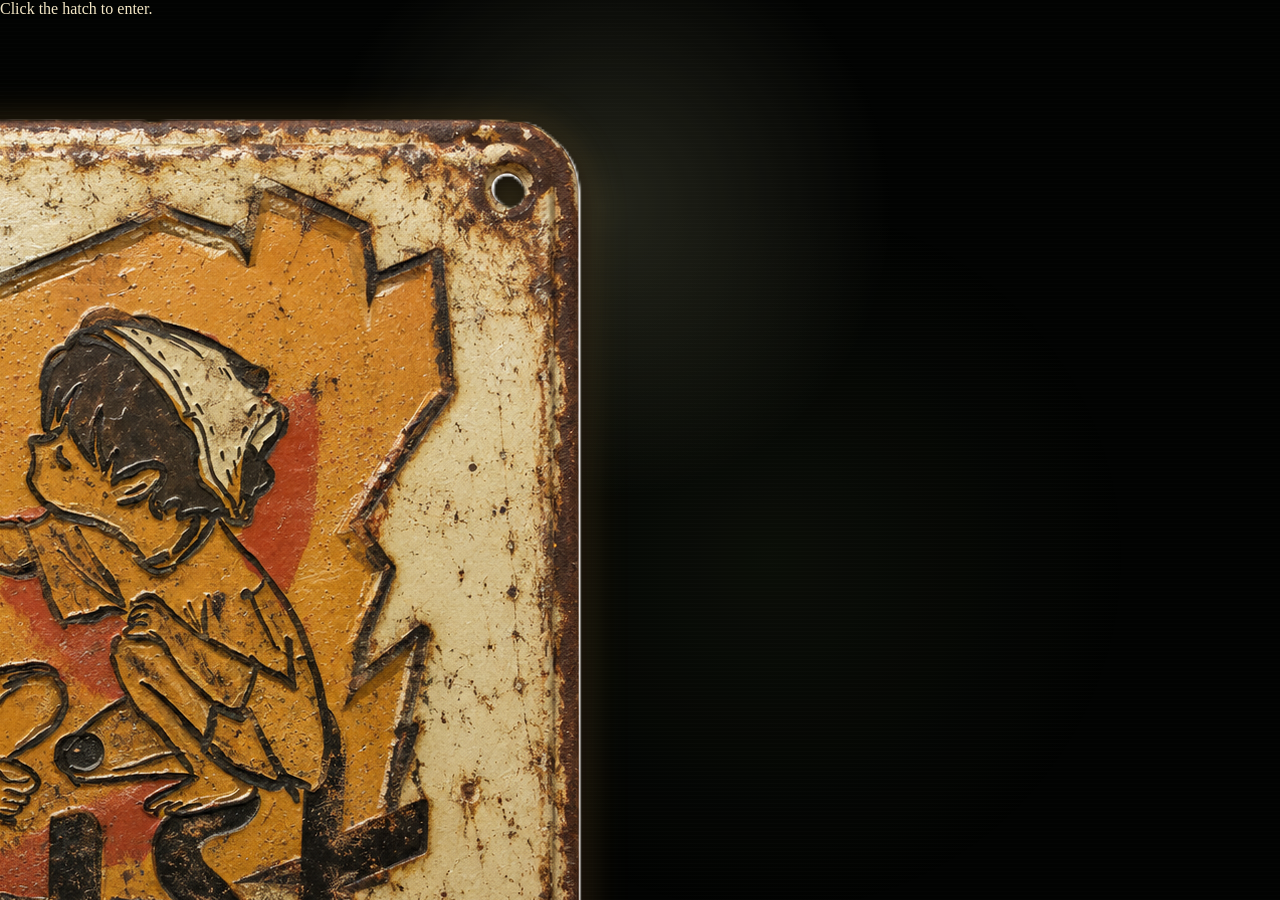
==== index.html @ a542e6c0 "Hotspot props" ====
<!DOCTYPE html>
<html lang="en">
<head>
  <meta charset="UTF-8" />
  <meta name="viewport" content="width=device-width, initial-scale=1.0, viewport-fit=cover" />
  <title>Feisk Productions Vault</title>
  <link rel="stylesheet" href="style.css?v=hotspots1" />
  <link rel="stylesheet" href="css/loading-screen.css?v=hotspots1" />
  <link rel="stylesheet" href="prop-placement.css?v=hotspots1" />
</head>
<body>
  <main id="app" class="app app--loading">
    <section id="loadingScreen" class="screen loading-screen" aria-label="Feisk Productions vault entrance">
      <div class="loading-screen__bg" aria-hidden="true"></div>
      <div class="loading-screen__fog" aria-hidden="true"></div>
      <div class="loading-screen__grain" aria-hidden="true"></div>

      <img class="loading-sign-image" src="assets/ui/feisk-sign.png" alt="Feisk Productions" draggable="false" />

      <button id="hatchButton" class="loading-hatch-button" type="button" aria-label="Click the hatch to enter" disabled>
        <img class="loading-hatch-image loading-hatch-image--closed" src="assets/ui/hatch-closed.png" alt="Closed vault hatch" draggable="false" />
        <img class="loading-hatch-image loading-hatch-image--open" src="assets/ui/hatch-open.png" alt="Open vault hatch with ladder" draggable="false" />
      </button>

      <div class="loading-panel" role="status" aria-live="polite">
        <div id="loadingText" class="loading-panel__text">Loading vault assets...</div>
        <div class="loading-bar" aria-hidden="true"><div id="loadingProgress" class="loading-bar__fill"></div></div>
      </div>
    </section>

    <section id="bunkerScene" class="screen bunker-scene" aria-label="Feisk Productions bunker room">
      <div id="sceneViewport" class="scene-viewport">
        <div id="sceneStage" class="scene-stage">
          <img id="bunkerBackground" class="bunker-scene__background" src="assets/backgrounds/bunker-room-final.png" alt="Feisk Productions bunker room" draggable="false" />
          <div id="hotspotsLayer" class="hotspots-layer" aria-label="Interactive bunker hotspots"></div>
          <button id="editDoorHotspot" class="editor-door-hotspot" type="button" aria-label="Hidden editor access door"></button>
        </div>
      </div>

      <div id="mobileOrientationPrompt" class="mobile-orientation" aria-hidden="true">
        <div class="mobile-orientation__card">
          <div class="mobile-orientation__icon" aria-hidden="true">↻</div>
          <h2>Rotate for the full bunker view</h2>
          <p>This archive is designed as a widescreen point-and-click room. Landscape gives the best experience.</p>
          <button id="continuePortraitButton" type="button">Continue in portrait</button>
        </div>
      </div>
    </section>

    <aside id="infoPanel" class="info-panel" aria-hidden="true" aria-labelledby="infoTitle">
      <button id="closePanelButton" class="info-panel__close" type="button" aria-label="Close information panel">×</button>
      <p id="infoKicker" class="info-panel__kicker"></p>
      <h2 id="infoTitle" class="info-panel__title"></h2>
      <p id="infoBody" class="info-panel__body"></p>
    </aside>

    <div id="panelBackdrop" class="panel-backdrop" hidden></div>

    <section id="editorPanel" class="editor-panel" aria-label="Hotspot placement editor" hidden>
      <div class="editor-panel__header">
        <div>
          <p class="editor-panel__kicker">Hotspot Editor</p>
          <h2 id="editorSelected" class="editor-panel__title">No hotspot selected</h2>
        </div>
        <div class="editor-panel__window-controls">
          <button id="editorMinimizeButton" class="editor-panel__minimize" type="button" aria-label="Minimize editor">–</button>
          <button id="editorCloseButton" class="editor-panel__close" type="button" aria-label="Close editor">×</button>
        </div>
      </div>

      <p id="editorStatus" class="editor-panel__status">Triple-click the far-right vault door to toggle this editor.</p>
      <pre id="editorValues" class="editor-panel__values"></pre>

      <div class="editor-panel__actions">
        <button id="editorCopyButton" type="button">Copy placement</button>
        <button id="editorDownloadButton" type="button">Download data.js</button>
        <button id="editorResetButton" type="button">Reset</button>
      </div>

      <p class="editor-panel__hint">Select a hotspot, drag it to move, or use the gold corner handle to resize. Use the green corner handle for easier moving on mobile. Arrow keys nudge; Shift + arrow moves faster.</p>
    </section>
  </main>

  <script src="data.js?v=hotspots1"></script>
  <script src="js/loading-screen.js?v=hotspots1"></script>
  <script src="script.js?v=hotspots1"></script>
</body>
</html>
---- style.css ----
:root {
  --gold: #f0c96a;
  --gold-soft: rgba(240, 201, 106, 0.36);
  --amber: #c8873a;
  --panel-bg: rgba(14, 12, 10, 0.94);
  --panel-border: rgba(240, 201, 106, 0.38);
  --stage-width: min(100vw, 177.7778svh);
  --stage-height: min(56.25vw, 100svh);
}

* {
  box-sizing: border-box;
}

html,
body {
  width: 100%;
  min-height: 100%;
  margin: 0;
  background: #020302;
  color: #f4e7c5;
  font-family: Georgia, 'Times New Roman', serif;
  overflow: hidden;
}

button {
  font: inherit;
}

.app,
.screen {
  position: fixed;
  inset: 0;
  overflow: hidden;
}

.bunker-scene {
  opacity: 0;
  pointer-events: none;
  background: #020302;
  transition: opacity 700ms ease;
}

.app--inside .bunker-scene {
  opacity: 1;
  pointer-events: auto;
}

.scene-viewport {
  position: absolute;
  inset: 0;
  display: grid;
  place-items: center;
  overflow: hidden;
  background: radial-gradient(circle at center, #111 0, #030303 72%);
}

.scene-stage {
  position: relative;
  width: var(--stage-width);
  height: var(--stage-height);
  min-width: 320px;
  min-height: 180px;
  overflow: hidden;
  background: #000;
  box-shadow: 0 0 60px rgba(0,0,0,.85);
  user-select: none;
  touch-action: none;
}

.bunker-scene__background {
  position: absolute;
  inset: 0;
  width: 100%;
  height: 100%;
  object-fit: contain;
  pointer-events: none;
}

.hotspots-layer {
  position: absolute;
  inset: 0;
  z-index: 20;
}

.scene-hotspot,
.editor-door-hotspot {
  position: absolute;
  display: block;
  padding: 0;
  border: 1px solid transparent;
  background: rgba(255, 213, 105, 0);
  border-radius: 10px;
  cursor: pointer;
  transition: box-shadow 180ms ease, border-color 180ms ease, background-color 180ms ease, transform 180ms ease;
  -webkit-tap-highlight-color: transparent;
}

.scene-hotspot:hover,
.scene-hotspot:focus-visible,
.scene-hotspot.is-active {
  outline: none;
  border-color: rgba(255, 224, 142, 0.58);
  background-color: rgba(255, 214, 102, 0.075);
  box-shadow:
    0 0 12px rgba(255, 214, 102, 0.46),
    0 0 26px rgba(255, 214, 102, 0.24),
    inset 0 0 16px rgba(255, 214, 102, 0.13);
}

.scene-hotspot:active {
  transform: scale(0.995);
  box-shadow:
    0 0 20px rgba(255, 230, 160, 0.62),
    0 0 42px rgba(255, 214, 102, 0.35),
    inset 0 0 18px rgba(255, 214, 102, 0.18);
}

.scene-hotspot__label,
.scene-hotspot__move-handle,
.scene-hotspot__resize-handle {
  display: none;
}

.app--editor .scene-hotspot {
  border-color: rgba(77, 216, 255, 0.54);
  background-color: rgba(77, 216, 255, 0.09);
  box-shadow: inset 0 0 0 1px rgba(0,0,0,.35), 0 0 16px rgba(77,216,255,.24);
  cursor: grab;
}

.app--editor .scene-hotspot.is-selected {
  border-color: rgba(255, 221, 125, 0.9);
  background-color: rgba(255, 221, 125, 0.12);
  box-shadow: 0 0 22px rgba(255,221,125,.48), inset 0 0 0 1px rgba(0,0,0,.45);
}

.app--editor .scene-hotspot__label {
  display: block;
  position: absolute;
  left: 4px;
  top: 4px;
  max-width: calc(100% - 8px);
  padding: 2px 5px;
  border-radius: 999px;
  background: rgba(0,0,0,.72);
  color: #f8e6aa;
  font: 600 10px/1.1 Arial, sans-serif;
  white-space: nowrap;
  overflow: hidden;
  text-overflow: ellipsis;
  pointer-events: none;
}

.app--editor .scene-hotspot__move-handle,
.app--editor .scene-hotspot__resize-handle {
  display: block;
  position: absolute;
  width: 18px;
  height: 18px;
  border-radius: 50%;
  border: 2px solid rgba(0,0,0,.7);
  box-shadow: 0 0 10px rgba(0,0,0,.5);
}

.app--editor .scene-hotspot__move-handle {
  left: -9px;
  top: -9px;
  background: #69e67e;
  cursor: grab;
}

.app--editor .scene-hotspot__resize-handle {
  right: -9px;
  bottom: -9px;
  background: #ffd76d;
  cursor: nwse-resize;
}

.editor-door-hotspot {
  left: 82.4%;
  top: 22.4%;
  width: 14.7%;
  height: 57.6%;
  z-index: 35;
}

.app--editor .editor-door-hotspot {
  border-color: rgba(255, 112, 112, .65);
  background: rgba(255, 112, 112, .07);
}

.info-panel {
  position: fixed;
  z-index: 80;
  top: 50%;
  right: clamp(12px, 4vw, 56px);
  width: min(420px, calc(100vw - 24px));
  max-height: calc(100svh - 32px);
  display: flex;
  flex-direction: column;
  padding: 22px;
  border: 1px solid var(--panel-border);
  border-radius: 18px;
  background:
    linear-gradient(180deg, rgba(45,34,20,.96), rgba(10,9,8,.96)),
    var(--panel-bg);
  box-shadow: 0 20px 60px rgba(0,0,0,.72), inset 0 0 24px rgba(240,201,106,.06);
  transform: translate(24px, -50%) scale(.96);
  opacity: 0;
  pointer-events: none;
  transition: opacity 220ms ease, transform 220ms ease;
}

.info-panel.is-open {
  opacity: 1;
  pointer-events: auto;
  transform: translate(0, -50%) scale(1);
}

.info-panel__close {
  position: absolute;
  top: 8px;
  right: 10px;
  width: 34px;
  height: 34px;
  border: 0;
  border-radius: 50%;
  background: rgba(255,255,255,.08);
  color: #fff2ce;
  cursor: pointer;
  font-size: 26px;
  line-height: 1;
}

.info-panel__kicker {
  margin: 0 36px 8px 0;
  color: var(--gold);
  font: 700 12px/1.2 Arial, sans-serif;
  letter-spacing: .18em;
  text-transform: uppercase;
}

.info-panel__title {
  margin: 0 24px 12px 0;
  color: #fff6d8;
  font-size: clamp(22px, 4vw, 34px);
  line-height: 1;
}

.info-panel__body {
  margin: 0;
  overflow: auto;
  padding-right: 4px;
  color: #e8d5ab;
  font-size: clamp(14px, 2.6vw, 16px);
  line-height: 1.55;
}

.panel-backdrop {
  position: fixed;
  inset: 0;
  z-index: 70;
  background: rgba(0,0,0,.34);
}

.mobile-orientation {
  position: fixed;
  inset: 0;
  z-index: 90;
  display: none;
  place-items: center;
  padding: 18px;
  background: rgba(0,0,0,.76);
}

.mobile-orientation.is-visible {
  display: grid;
}

.mobile-orientation__card {
  width: min(360px, 100%);
  padding: 22px;
  border: 1px solid var(--panel-border);
  border-radius: 18px;
  background: rgba(14,12,10,.96);
  text-align: center;
  box-shadow: 0 18px 50px rgba(0,0,0,.72);
}

.mobile-orientation__icon {
  font-size: 42px;
  color: var(--gold);
}

.mobile-orientation h2 {
  margin: 8px 0;
  font-size: 24px;
}

.mobile-orientation p {
  margin: 0 0 18px;
  color: #dac79e;
  line-height: 1.45;
}

.mobile-orientation button {
  border: 1px solid var(--panel-border);
  border-radius: 999px;
  padding: 10px 16px;
  background: rgba(240,201,106,.14);
  color: #fff4d2;
}

@media (max-width: 820px) and (orientation: portrait) {
  html,
  body {
    overflow: hidden;
  }

  .scene-viewport--portrait-scroll {
    display: block;
    overflow-x: auto;
    overflow-y: hidden;
    -webkit-overflow-scrolling: touch;
  }

  .scene-viewport--portrait-scroll .scene-stage {
    width: 177.7778svh;
    height: 100svh;
    max-width: none;
  }

  .info-panel {
    inset: max(8px, env(safe-area-inset-top)) 8px max(8px, env(safe-area-inset-bottom)) 8px;
    width: auto;
    max-height: none;
    padding: 16px;
    border-radius: 14px;
    transform: translateY(12px) scale(.98);
  }

  .info-panel.is-open {
    transform: translateY(0) scale(1);
  }

  .info-panel__title {
    font-size: 22px;
    margin-bottom: 8px;
  }

  .info-panel__body {
    font-size: 14px;
    line-height: 1.42;
  }
}

@media (max-width: 900px) and (orientation: landscape) {
  .info-panel {
    top: 8px;
    bottom: 8px;
    right: 8px;
    max-height: none;
    width: min(360px, calc(100vw - 16px));
    transform: translateX(16px) scale(.98);
    padding: 16px;
  }

  .info-panel.is-open {
    transform: translateX(0) scale(1);
  }

  .info-panel__title {
    font-size: 22px;
  }

  .info-panel__body {
    font-size: 13px;
    line-height: 1.38;
  }
}
---- css/loading-screen.css ----
/*
  Feisk Productions image-based jungle hatch entry screen.
  Uses separate portrait/landscape loading backgrounds with the hatch/sign layered above.
*/

.loading-screen--image-assets {
  --loading-bg: url('../assets/backgrounds/loading-jungle-landscape.png');
  --hatch-left: 61%;
  --hatch-top: 65%;
  --hatch-width: clamp(190px, 24vw, 360px);
  --sign-left: 50%;
  --sign-top: clamp(18px, 5vh, 50px);
  --sign-width: min(42vw, 420px);

  position: fixed;
  inset: 0;
  z-index: 9999;
  display: grid !important;
  place-items: center;
  overflow: hidden;
  background-color: #020503;
  background-image:
    linear-gradient(180deg, rgba(0, 0, 0, 0.18), rgba(0, 0, 0, 0.28)),
    var(--loading-bg);
  background-size: cover;
  background-position: center center;
  background-repeat: no-repeat;
  opacity: 1;
  visibility: visible;
  pointer-events: auto;
  transition: opacity 850ms ease, transform 850ms ease, visibility 850ms ease;
}

.loading-screen--image-assets::after {
  content: '';
  position: absolute;
  inset: 0;
  pointer-events: none;
  z-index: 1;
  background:
    radial-gradient(circle at 50% 48%, transparent 0 45%, rgba(0, 0, 0, 0.28) 82%),
    linear-gradient(180deg, rgba(0, 0, 0, 0.08), rgba(0, 0, 0, 0.34));
}

.loading-screen__fog,
.loading-screen__grain {
  position: absolute;
  inset: 0;
  pointer-events: none;
}

.loading-screen__fog {
  z-index: 2;
  background:
    radial-gradient(circle at 47% 23%, rgba(230, 230, 170, 0.20), transparent 30%),
    radial-gradient(circle at 60% 62%, rgba(140, 170, 95, 0.09), transparent 38%);
  mix-blend-mode: screen;
  opacity: 0.75;
}

.loading-screen__grain {
  z-index: 8;
  opacity: 0.14;
  background-image: repeating-linear-gradient(
    0deg,
    rgba(255, 255, 255, 0.08) 0 1px,
    transparent 1px 4px
  );
}

.loading-sign-image {
  position: absolute;
  left: var(--sign-left);
  top: var(--sign-top);
  width: var(--sign-width);
  transform: translateX(-50%);
  filter:
    drop-shadow(0 8px 14px rgba(0, 0, 0, 0.75))
    drop-shadow(0 0 18px rgba(255, 185, 80, 0.22));
  user-select: none;
  pointer-events: none;
  z-index: 5;
}

.loading-hatch-button {
  position: absolute;
  left: var(--hatch-left);
  top: var(--hatch-top);
  width: var(--hatch-width);
  aspect-ratio: 1 / 1;
  transform: translate(-50%, -50%);
  border: 0;
  padding: 0;
  background: transparent;
  cursor: wait;
  user-select: none;
  z-index: 6;
  touch-action: manipulation;
}

.loading-hatch-button::before {
  content: '';
  position: absolute;
  left: 50%;
  top: 62%;
  width: 94%;
  height: 30%;
  transform: translate(-50%, -50%);
  border-radius: 50%;
  background: radial-gradient(ellipse at center, rgba(0, 0, 0, 0.48), transparent 68%);
  filter: blur(6px);
  z-index: -1;
  opacity: 0.82;
}

.app--ready .loading-hatch-button {
  cursor: pointer;
  animation: hatchReadyPulse 1.9s ease-in-out infinite;
}

.loading-hatch-button:disabled {
  pointer-events: none;
}

.loading-hatch-image {
  position: absolute;
  inset: 0;
  width: 100%;
  height: 100%;
  object-fit: contain;
  display: block;
  filter:
    drop-shadow(0 22px 24px rgba(0, 0, 0, 0.7))
    drop-shadow(0 0 14px rgba(180, 180, 180, 0.16));
  transition: opacity 280ms ease, transform 550ms ease, filter 250ms ease;
}

.loading-hatch-image--open {
  opacity: 0;
  transform: scale(0.96);
}

.loading-hatch-button:not(:disabled):hover .loading-hatch-image--closed,
.loading-hatch-button:not(:disabled):focus-visible .loading-hatch-image--closed {
  transform: scale(1.025);
  filter:
    drop-shadow(0 26px 26px rgba(0, 0, 0, 0.8))
    drop-shadow(0 0 20px rgba(220, 220, 220, 0.25));
}

.app--entering .loading-hatch-image--closed {
  opacity: 0;
  transform: scale(1.04) rotate(-2deg);
}

.app--entering .loading-hatch-image--open {
  opacity: 1;
  transform: scale(1);
}

.app--inside #loadingScreen,
#loadingScreen[aria-hidden='true'] {
  opacity: 0 !important;
  visibility: hidden !important;
  pointer-events: none !important;
  transform: translateY(-5vh) scale(1.02);
}

/* Emergency visibility guards for the live black-screen issue. */
#bunkerScene.bunker-scene--active,
.app--inside #bunkerScene {
  display: block !important;
  opacity: 1 !important;
  visibility: visible !important;
  transform: none !important;
  background: #050607;
}

#sceneViewport,
#sceneStage,
#propsLayer {
  display: block !important;
  visibility: visible !important;
}

#bunkerBackground {
  display: block !important;
  opacity: 1 !important;
  visibility: visible !important;
  position: absolute !important;
  inset: 0 !important;
  width: 100% !important;
  height: 100% !important;
  object-fit: cover !important;
  z-index: 1 !important;
}

#propsLayer {
  z-index: 10 !important;
}

@keyframes hatchReadyPulse {
  0%, 100% { filter: drop-shadow(0 0 0 rgba(215, 178, 90, 0)); }
  50% { filter: drop-shadow(0 0 24px rgba(215, 178, 90, 0.34)); }
}

@media (orientation: portrait) {
  .loading-screen--image-assets {
    --loading-bg: url('../assets/backgrounds/loading-jungle-portrait.png');
    --hatch-left: 50%;
    --hatch-top: 73%;
    --hatch-width: min(56vw, 360px);
    --sign-left: 50%;
    --sign-top: max(24px, 5.5vh);
    --sign-width: min(74vw, 390px);
    background-position: center center;
  }

  .loading-panel {
    left: 50%;
    right: auto;
    bottom: max(16px, env(safe-area-inset-bottom));
    width: min(88vw, 520px);
    transform: translateX(-50%);
    z-index: 7;
  }
}

@media (orientation: landscape) and (max-height: 520px) {
  .loading-screen--image-assets {
    --hatch-top: 67%;
    --hatch-width: clamp(150px, 22vw, 260px);
    --sign-top: 14px;
    --sign-width: min(34vw, 330px);
  }

  .loading-panel {
    bottom: 12px;
  }
}
---- prop-placement.css ----
.editor-panel {
  position: fixed;
  z-index: 120;
  left: 16px;
  bottom: max(16px, env(safe-area-inset-bottom));
  width: min(390px, calc(100vw - 32px));
  max-height: min(560px, calc(100svh - 32px));
  display: flex;
  flex-direction: column;
  gap: 10px;
  padding: 14px;
  border: 1px solid rgba(240, 201, 106, .45);
  border-radius: 16px;
  background: rgba(9, 9, 8, .94);
  color: #f6e7bd;
  box-shadow: 0 22px 60px rgba(0,0,0,.72), inset 0 0 20px rgba(240,201,106,.06);
  font-family: Arial, sans-serif;
  backdrop-filter: blur(8px);
}

.editor-panel[hidden] {
  display: none;
}

.editor-panel__header {
  display: flex;
  align-items: flex-start;
  justify-content: space-between;
  gap: 10px;
}

.editor-panel__kicker {
  margin: 0 0 3px;
  color: #f0c96a;
  font-size: 10px;
  font-weight: 800;
  letter-spacing: .16em;
  text-transform: uppercase;
}

.editor-panel__title {
  margin: 0;
  font-size: 17px;
  line-height: 1.1;
}

.editor-panel__window-controls {
  display: flex;
  gap: 6px;
}

.editor-panel button {
  border: 1px solid rgba(240,201,106,.35);
  border-radius: 10px;
  background: rgba(240,201,106,.11);
  color: #ffeabb;
  cursor: pointer;
  font-weight: 700;
}

.editor-panel__minimize,
.editor-panel__close {
  width: 32px;
  height: 32px;
  font-size: 18px;
  line-height: 1;
}

.editor-panel__status,
.editor-panel__hint {
  margin: 0;
  color: #d8c394;
  font-size: 12px;
  line-height: 1.35;
}

.editor-panel__values {
  margin: 0;
  padding: 10px;
  max-height: 128px;
  overflow: auto;
  border-radius: 10px;
  background: rgba(255,255,255,.06);
  color: #bde3ff;
  font-size: 12px;
  line-height: 1.35;
  white-space: pre-wrap;
}

.editor-panel__actions {
  display: grid;
  grid-template-columns: 1fr 1fr 74px;
  gap: 8px;
}

.editor-panel__actions button {
  padding: 9px 8px;
  font-size: 12px;
}

.editor-panel.is-minimized {
  width: auto;
  max-width: calc(100vw - 32px);
  min-width: 162px;
  padding: 10px 12px;
  border-radius: 999px;
  flex-direction: row;
  align-items: center;
}

.editor-panel.is-minimized .editor-panel__kicker,
.editor-panel.is-minimized .editor-panel__status,
.editor-panel.is-minimized .editor-panel__values,
.editor-panel.is-minimized .editor-panel__actions,
.editor-panel.is-minimized .editor-panel__hint,
.editor-panel.is-minimized .editor-panel__close {
  display: none;
}

.editor-panel.is-minimized .editor-panel__header {
  align-items: center;
}

.editor-panel.is-minimized .editor-panel__title {
  max-width: 96px;
  overflow: hidden;
  text-overflow: ellipsis;
  white-space: nowrap;
  font-size: 13px;
}

@media (max-width: 820px) {
  .editor-panel {
    left: 10px;
    right: auto;
    bottom: max(10px, env(safe-area-inset-bottom));
    width: min(330px, calc(100vw - 20px));
    max-height: min(72svh, 420px);
    padding: 11px;
    gap: 8px;
  }

  .editor-panel__title {
    font-size: 15px;
  }

  .editor-panel__values {
    max-height: 92px;
    font-size: 11px;
  }

  .editor-panel__actions {
    grid-template-columns: 1fr;
  }

  .editor-panel__actions button {
    padding: 8px;
  }

  .editor-panel__hint {
    display: none;
  }
}
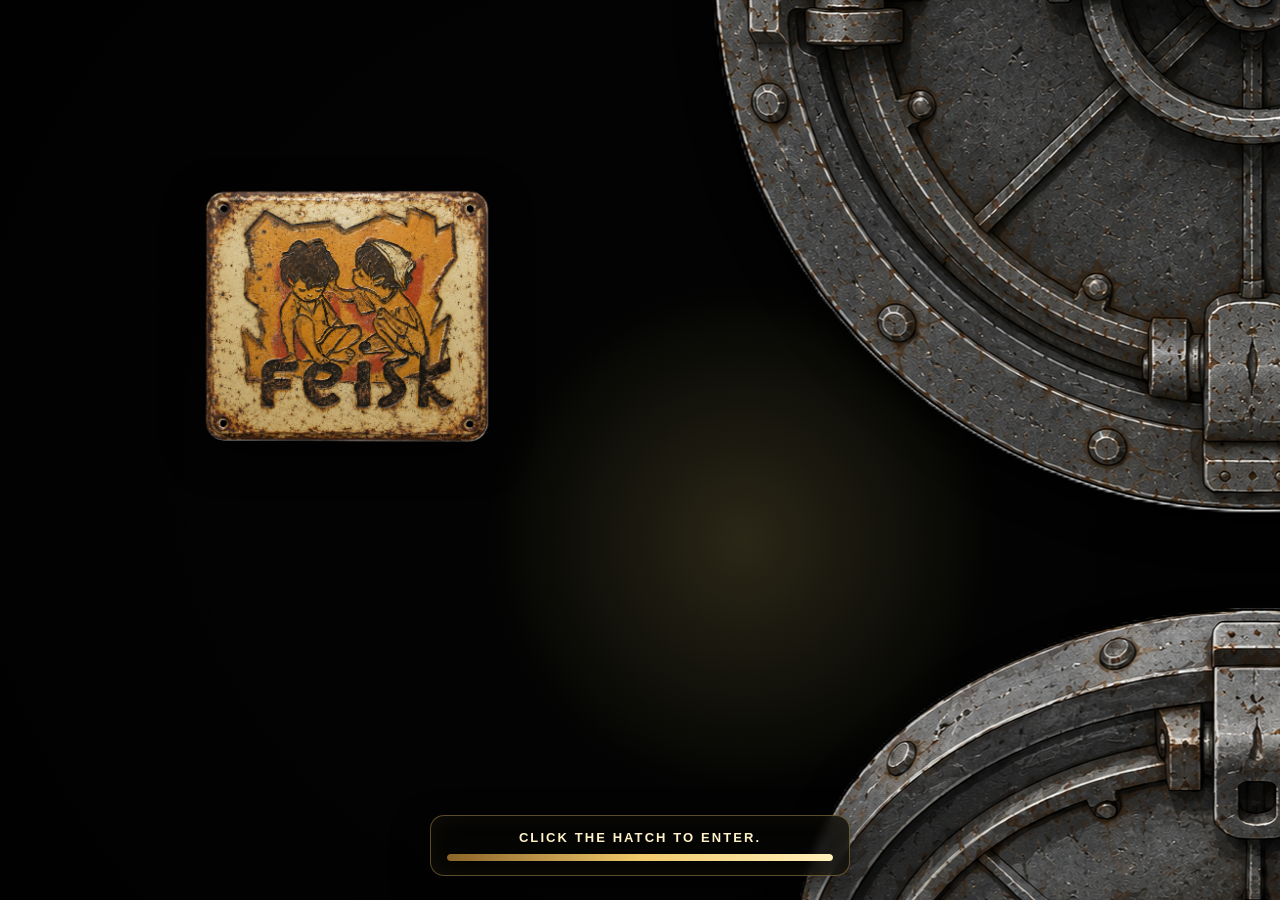
==== commit b15f15a9: "Add files via upload" ====
--- a/index.html
+++ b/index.html
@@ -1,25 +1,24 @@
-<!DOCTYPE html>
+<!doctype html>
 <html lang="en">
 <head>
-  <meta charset="UTF-8" />
-  <meta name="viewport" content="width=device-width, initial-scale=1.0, viewport-fit=cover" />
+  <meta charset="utf-8" />
+  <meta name="viewport" content="width=device-width, initial-scale=1, viewport-fit=cover" />
   <title>Feisk Productions Vault</title>
-  <link rel="stylesheet" href="style.css?v=hotspots1" />
-  <link rel="stylesheet" href="css/loading-screen.css?v=hotspots1" />
-  <link rel="stylesheet" href="prop-placement.css?v=hotspots1" />
+  <link rel="stylesheet" href="style.css?v=image-stage-pan" />
+  <link rel="stylesheet" href="css/loading-screen.css?v=image-stage-pan" />
+  <link rel="stylesheet" href="prop-placement.css?v=image-stage-pan" />
 </head>
 <body>
   <main id="app" class="app app--loading">
-    <section id="loadingScreen" class="screen loading-screen" aria-label="Feisk Productions vault entrance">
-      <div class="loading-screen__bg" aria-hidden="true"></div>
-      <div class="loading-screen__fog" aria-hidden="true"></div>
-      <div class="loading-screen__grain" aria-hidden="true"></div>
+    <section id="loadingScreen" class="loading-screen screen" aria-label="Feisk Productions vault entrance">
+      <div class="loading-bg" aria-hidden="true"></div>
+      <div class="loading-vignette" aria-hidden="true"></div>
 
       <img class="loading-sign-image" src="assets/ui/feisk-sign.png" alt="Feisk Productions" draggable="false" />
 
-      <button id="hatchButton" class="loading-hatch-button" type="button" aria-label="Click the hatch to enter" disabled>
-        <img class="loading-hatch-image loading-hatch-image--closed" src="assets/ui/hatch-closed.png" alt="Closed vault hatch" draggable="false" />
-        <img class="loading-hatch-image loading-hatch-image--open" src="assets/ui/hatch-open.png" alt="Open vault hatch with ladder" draggable="false" />
+      <button id="hatchButton" class="loading-hatch-button" type="button" disabled aria-label="Open vault hatch">
+        <img id="hatchClosed" class="hatch-img hatch-img--closed" src="assets/ui/hatch-closed.png" alt="Closed vault hatch" draggable="false" />
+        <img id="hatchOpen" class="hatch-img hatch-img--open" src="assets/ui/hatch-open.png" alt="Open vault hatch with ladder" draggable="false" />
       </button>
 
       <div class="loading-panel" role="status" aria-live="polite">
@@ -28,61 +27,49 @@
       </div>
     </section>
 
-    <section id="bunkerScene" class="screen bunker-scene" aria-label="Feisk Productions bunker room">
+    <section id="bunkerScene" class="bunker-scene screen" aria-label="Feisk Productions bunker room">
       <div id="sceneViewport" class="scene-viewport">
         <div id="sceneStage" class="scene-stage">
-          <img id="bunkerBackground" class="bunker-scene__background" src="assets/backgrounds/bunker-room-final.png" alt="Feisk Productions bunker room" draggable="false" />
+          <img id="bunkerBackground" class="bunker-scene__image" src="" alt="Feisk Productions bunker room" draggable="false" />
           <div id="hotspotsLayer" class="hotspots-layer" aria-label="Interactive bunker hotspots"></div>
-          <button id="editDoorHotspot" class="editor-door-hotspot" type="button" aria-label="Hidden editor access door"></button>
+          <button id="editDoorHotspot" class="edit-door-hotspot" type="button" aria-label="Hidden editor trigger"></button>
         </div>
       </div>
-
-      <div id="mobileOrientationPrompt" class="mobile-orientation" aria-hidden="true">
-        <div class="mobile-orientation__card">
-          <div class="mobile-orientation__icon" aria-hidden="true">↻</div>
-          <h2>Rotate for the full bunker view</h2>
-          <p>This archive is designed as a widescreen point-and-click room. Landscape gives the best experience.</p>
-          <button id="continuePortraitButton" type="button">Continue in portrait</button>
-        </div>
-      </div>
+      <div class="pan-hint" aria-hidden="true">Drag sideways to inspect the bunker</div>
     </section>
 
-    <aside id="infoPanel" class="info-panel" aria-hidden="true" aria-labelledby="infoTitle">
-      <button id="closePanelButton" class="info-panel__close" type="button" aria-label="Close information panel">×</button>
+    <div id="panelBackdrop" class="panel-backdrop" hidden></div>
+    <article id="infoPanel" class="info-panel" aria-hidden="true" aria-modal="true" role="dialog">
+      <button id="closePanelButton" class="info-panel__close" type="button" aria-label="Close panel">×</button>
       <p id="infoKicker" class="info-panel__kicker"></p>
       <h2 id="infoTitle" class="info-panel__title"></h2>
-      <p id="infoBody" class="info-panel__body"></p>
+      <div class="info-panel__scroll"><p id="infoBody" class="info-panel__body"></p></div>
+    </article>
+
+    <aside id="editorPanel" class="editor-panel" hidden aria-label="Placement editor">
+      <header id="editorHeader" class="editor-panel__header">
+        <strong>Placement Editor</strong>
+        <div class="editor-panel__header-buttons">
+          <button id="editorMinimiseButton" type="button" title="Minimise editor">–</button>
+          <button id="editorCloseButton" type="button" title="Close editor">×</button>
+        </div>
+      </header>
+      <div id="editorBody" class="editor-panel__body">
+        <p id="editorStatus" class="editor-panel__status">Triple-click the far-right door to toggle this editor.</p>
+        <h3 id="editorSelected">No hotspot selected</h3>
+        <pre id="editorValues"></pre>
+        <div class="editor-panel__actions">
+          <button id="editorCopyButton" type="button">Copy placement</button>
+          <button id="editorDownloadButton" type="button">Download data.js</button>
+          <button id="editorResetButton" type="button">Reset</button>
+        </div>
+        <p class="editor-panel__help">Drag hotspots to move. Drag the gold handle to resize. Drag this window by its header.</p>
+      </div>
     </aside>
-
-    <div id="panelBackdrop" class="panel-backdrop" hidden></div>
-
-    <section id="editorPanel" class="editor-panel" aria-label="Hotspot placement editor" hidden>
-      <div class="editor-panel__header">
-        <div>
-          <p class="editor-panel__kicker">Hotspot Editor</p>
-          <h2 id="editorSelected" class="editor-panel__title">No hotspot selected</h2>
-        </div>
-        <div class="editor-panel__window-controls">
-          <button id="editorMinimizeButton" class="editor-panel__minimize" type="button" aria-label="Minimize editor">–</button>
-          <button id="editorCloseButton" class="editor-panel__close" type="button" aria-label="Close editor">×</button>
-        </div>
-      </div>
-
-      <p id="editorStatus" class="editor-panel__status">Triple-click the far-right vault door to toggle this editor.</p>
-      <pre id="editorValues" class="editor-panel__values"></pre>
-
-      <div class="editor-panel__actions">
-        <button id="editorCopyButton" type="button">Copy placement</button>
-        <button id="editorDownloadButton" type="button">Download data.js</button>
-        <button id="editorResetButton" type="button">Reset</button>
-      </div>
-
-      <p class="editor-panel__hint">Select a hotspot, drag it to move, or use the gold corner handle to resize. Use the green corner handle for easier moving on mobile. Arrow keys nudge; Shift + arrow moves faster.</p>
-    </section>
   </main>
 
-  <script src="data.js?v=hotspots1"></script>
-  <script src="js/loading-screen.js?v=hotspots1"></script>
-  <script src="script.js?v=hotspots1"></script>
+  <script src="js/loading-screen.js?v=image-stage-pan"></script>
+  <script src="data.js?v=image-stage-pan"></script>
+  <script src="script.js?v=image-stage-pan"></script>
 </body>
 </html>
--- a/style.css
+++ b/style.css
@@ -1,381 +1,180 @@
 :root {
-  --gold: #f0c96a;
-  --gold-soft: rgba(240, 201, 106, 0.36);
-  --amber: #c8873a;
-  --panel-bg: rgba(14, 12, 10, 0.94);
-  --panel-border: rgba(240, 201, 106, 0.38);
-  --stage-width: min(100vw, 177.7778svh);
-  --stage-height: min(56.25vw, 100svh);
+  --color-black: #030405;
+  --color-warning: #d7b25a;
+  --color-green: #7bf0b1;
+  --color-panel: rgba(8, 13, 15, 0.95);
+  --font-ui: 'Trebuchet MS', Verdana, Arial, sans-serif;
 }
 
-* {
-  box-sizing: border-box;
-}
+* { box-sizing: border-box; }
+html, body { width: 100%; height: 100%; margin: 0; overflow: hidden; background: var(--color-black); color: #f3efe4; font-family: var(--font-ui); }
+button { font: inherit; }
 
-html,
-body {
-  width: 100%;
-  min-height: 100%;
-  margin: 0;
-  background: #020302;
-  color: #f4e7c5;
-  font-family: Georgia, 'Times New Roman', serif;
+.app { position: relative; width: 100vw; height: 100dvh; overflow: hidden; background: #050607; touch-action: none; }
+.screen { position: absolute; inset: 0; width: 100%; height: 100%; }
+
+.bunker-scene {
+  z-index: 5;
+  opacity: 0;
+  transform: translateY(6vh) scale(1.03);
+  transition: opacity 900ms ease, transform 900ms ease;
+  background: #050607;
   overflow: hidden;
 }
-
-button {
-  font: inherit;
-}
-
-.app,
-.screen {
-  position: fixed;
-  inset: 0;
-  overflow: hidden;
-}
-
-.bunker-scene {
-  opacity: 0;
-  pointer-events: none;
-  background: #020302;
-  transition: opacity 700ms ease;
-}
-
-.app--inside .bunker-scene {
-  opacity: 1;
-  pointer-events: auto;
-}
+.bunker-scene--active { opacity: 1; transform: translateY(0) scale(1); }
 
 .scene-viewport {
   position: absolute;
   inset: 0;
-  display: grid;
-  place-items: center;
   overflow: hidden;
-  background: radial-gradient(circle at center, #111 0, #030303 72%);
+  background: #050607;
+  touch-action: none;
+  cursor: grab;
+}
+.scene-viewport.is-dragging { cursor: grabbing; }
+
+.scene-stage {
+  position: absolute;
+  left: 0;
+  top: 50%;
+  height: 100dvh;
+  width: auto;
+  transform: translate3d(0, -50%, 0);
+  transform-origin: left center;
+  will-change: transform;
+  user-select: none;
 }
 
-.scene-stage {
-  position: relative;
-  width: var(--stage-width);
-  height: var(--stage-height);
-  min-width: 320px;
-  min-height: 180px;
-  overflow: hidden;
-  background: #000;
-  box-shadow: 0 0 60px rgba(0,0,0,.85);
+.bunker-scene__image {
+  display: block;
+  height: 100%;
+  width: auto;
+  max-width: none;
   user-select: none;
-  touch-action: none;
-}
-
-.bunker-scene__background {
-  position: absolute;
-  inset: 0;
-  width: 100%;
-  height: 100%;
-  object-fit: contain;
   pointer-events: none;
 }
 
 .hotspots-layer {
   position: absolute;
   inset: 0;
-  z-index: 20;
+  z-index: 8;
 }
 
-.scene-hotspot,
-.editor-door-hotspot {
+.hotspot {
   position: absolute;
-  display: block;
+  z-index: 8;
   padding: 0;
   border: 1px solid transparent;
-  background: rgba(255, 213, 105, 0);
   border-radius: 10px;
+  background: rgba(255, 214, 102, 0);
   cursor: pointer;
-  transition: box-shadow 180ms ease, border-color 180ms ease, background-color 180ms ease, transform 180ms ease;
-  -webkit-tap-highlight-color: transparent;
+  transition: box-shadow 160ms ease, border-color 160ms ease, background 160ms ease;
+  touch-action: none;
+}
+.hotspot:hover,
+.hotspot:focus-visible,
+.hotspot.is-active {
+  outline: none;
+  border-color: rgba(255, 214, 102, 0.5);
+  background: rgba(255, 214, 102, 0.065);
+  box-shadow: 0 0 14px rgba(255, 214, 102, 0.36), 0 0 32px rgba(255, 214, 102, 0.18), inset 0 0 18px rgba(255, 214, 102, 0.11);
+}
+.hotspot.is-selected {
+  border-color: rgba(123, 240, 177, 0.9);
+  background: rgba(123, 240, 177, 0.08);
+  box-shadow: 0 0 0 1px rgba(123, 240, 177, 0.35), 0 0 22px rgba(123, 240, 177, 0.3), inset 0 0 18px rgba(123, 240, 177, 0.12);
 }
 
-.scene-hotspot:hover,
-.scene-hotspot:focus-visible,
-.scene-hotspot.is-active {
-  outline: none;
-  border-color: rgba(255, 224, 142, 0.58);
-  background-color: rgba(255, 214, 102, 0.075);
-  box-shadow:
-    0 0 12px rgba(255, 214, 102, 0.46),
-    0 0 26px rgba(255, 214, 102, 0.24),
-    inset 0 0 16px rgba(255, 214, 102, 0.13);
+.edit-door-hotspot {
+  position: absolute;
+  right: 0;
+  top: 18%;
+  width: 14%;
+  height: 58%;
+  z-index: 9;
+  padding: 0;
+  border: 0;
+  background: transparent;
+  cursor: default;
 }
+.editor-door-hotspot--ping { box-shadow: inset 0 0 28px rgba(123, 240, 177, 0.18); }
 
-.scene-hotspot:active {
-  transform: scale(0.995);
-  box-shadow:
-    0 0 20px rgba(255, 230, 160, 0.62),
-    0 0 42px rgba(255, 214, 102, 0.35),
-    inset 0 0 18px rgba(255, 214, 102, 0.18);
-}
-
-.scene-hotspot__label,
-.scene-hotspot__move-handle,
-.scene-hotspot__resize-handle {
+.pan-hint {
   display: none;
-}
-
-.app--editor .scene-hotspot {
-  border-color: rgba(77, 216, 255, 0.54);
-  background-color: rgba(77, 216, 255, 0.09);
-  box-shadow: inset 0 0 0 1px rgba(0,0,0,.35), 0 0 16px rgba(77,216,255,.24);
-  cursor: grab;
-}
-
-.app--editor .scene-hotspot.is-selected {
-  border-color: rgba(255, 221, 125, 0.9);
-  background-color: rgba(255, 221, 125, 0.12);
-  box-shadow: 0 0 22px rgba(255,221,125,.48), inset 0 0 0 1px rgba(0,0,0,.45);
-}
-
-.app--editor .scene-hotspot__label {
-  display: block;
-  position: absolute;
-  left: 4px;
-  top: 4px;
-  max-width: calc(100% - 8px);
-  padding: 2px 5px;
+  position: fixed;
+  left: 50%;
+  bottom: max(10px, env(safe-area-inset-bottom));
+  z-index: 12;
+  transform: translateX(-50%);
+  padding: 7px 10px;
+  border: 1px solid rgba(215, 178, 90, 0.42);
   border-radius: 999px;
-  background: rgba(0,0,0,.72);
-  color: #f8e6aa;
-  font: 600 10px/1.1 Arial, sans-serif;
+  background: rgba(0, 0, 0, 0.56);
+  color: #f5d890;
+  font-size: 0.68rem;
+  letter-spacing: 0.06em;
+  text-transform: uppercase;
   white-space: nowrap;
-  overflow: hidden;
-  text-overflow: ellipsis;
   pointer-events: none;
 }
 
-.app--editor .scene-hotspot__move-handle,
-.app--editor .scene-hotspot__resize-handle {
-  display: block;
+.panel-backdrop {
   position: absolute;
-  width: 18px;
-  height: 18px;
-  border-radius: 50%;
-  border: 2px solid rgba(0,0,0,.7);
-  box-shadow: 0 0 10px rgba(0,0,0,.5);
-}
-
-.app--editor .scene-hotspot__move-handle {
-  left: -9px;
-  top: -9px;
-  background: #69e67e;
-  cursor: grab;
-}
-
-.app--editor .scene-hotspot__resize-handle {
-  right: -9px;
-  bottom: -9px;
-  background: #ffd76d;
-  cursor: nwse-resize;
-}
-
-.editor-door-hotspot {
-  left: 82.4%;
-  top: 22.4%;
-  width: 14.7%;
-  height: 57.6%;
-  z-index: 35;
-}
-
-.app--editor .editor-door-hotspot {
-  border-color: rgba(255, 112, 112, .65);
-  background: rgba(255, 112, 112, .07);
+  inset: 0;
+  z-index: 30;
+  background: rgba(0,0,0,0.28);
+  backdrop-filter: blur(2px);
 }
 
 .info-panel {
-  position: fixed;
-  z-index: 80;
-  top: 50%;
-  right: clamp(12px, 4vw, 56px);
-  width: min(420px, calc(100vw - 24px));
-  max-height: calc(100svh - 32px);
+  position: absolute;
+  right: clamp(18px, 5vw, 64px);
+  bottom: clamp(18px, 6vh, 64px);
+  z-index: 40;
+  width: min(88vw, 430px);
+  max-height: min(72dvh, 560px);
   display: flex;
   flex-direction: column;
-  padding: 22px;
-  border: 1px solid var(--panel-border);
-  border-radius: 18px;
-  background:
-    linear-gradient(180deg, rgba(45,34,20,.96), rgba(10,9,8,.96)),
-    var(--panel-bg);
-  box-shadow: 0 20px 60px rgba(0,0,0,.72), inset 0 0 24px rgba(240,201,106,.06);
-  transform: translate(24px, -50%) scale(.96);
+  padding: 22px 22px 24px;
+  border: 2px solid rgba(215, 178, 90, 0.65);
+  border-radius: 10px;
+  background: linear-gradient(180deg, rgba(255,255,255,0.05), transparent 28%), var(--color-panel);
+  box-shadow: 0 24px 65px rgba(0,0,0,0.72), 0 0 34px rgba(215,178,90,0.12);
+  transform: translateY(18px) scale(0.97);
   opacity: 0;
   pointer-events: none;
-  transition: opacity 220ms ease, transform 220ms ease;
+  transition: opacity 200ms ease, transform 200ms ease;
 }
+.app--panel-open .info-panel { opacity: 1; transform: translateY(0) scale(1); pointer-events: auto; }
+.info-panel__close { position: absolute; right: 10px; top: 8px; width: 34px; height: 34px; border: 1px solid rgba(255,255,255,0.16); border-radius: 50%; background: rgba(255,255,255,0.06); color: #f7e7bd; cursor: pointer; font-size: 1.35rem; line-height: 1; }
+.info-panel__close:hover, .info-panel__close:focus-visible { color: #111; background: var(--color-warning); outline: none; }
+.info-panel__kicker { flex: none; margin: 0 34px 8px 0; color: var(--color-green); font-size: 0.75rem; letter-spacing: 0.16em; text-transform: uppercase; }
+.info-panel__title { flex: none; margin: 0 34px 12px 0; color: #f8e6b9; font-size: clamp(1.25rem, 3vw, 1.9rem); line-height: 1.08; }
+.info-panel__scroll { min-height: 0; overflow-y: auto; padding-right: 4px; }
+.info-panel__body { margin: 0; color: #d4d0c4; font-size: 0.98rem; line-height: 1.55; }
 
-.info-panel.is-open {
-  opacity: 1;
-  pointer-events: auto;
-  transform: translate(0, -50%) scale(1);
-}
-
-.info-panel__close {
-  position: absolute;
-  top: 8px;
-  right: 10px;
-  width: 34px;
-  height: 34px;
-  border: 0;
-  border-radius: 50%;
-  background: rgba(255,255,255,.08);
-  color: #fff2ce;
-  cursor: pointer;
-  font-size: 26px;
-  line-height: 1;
-}
-
-.info-panel__kicker {
-  margin: 0 36px 8px 0;
-  color: var(--gold);
-  font: 700 12px/1.2 Arial, sans-serif;
-  letter-spacing: .18em;
-  text-transform: uppercase;
-}
-
-.info-panel__title {
-  margin: 0 24px 12px 0;
-  color: #fff6d8;
-  font-size: clamp(22px, 4vw, 34px);
-  line-height: 1;
-}
-
-.info-panel__body {
-  margin: 0;
-  overflow: auto;
-  padding-right: 4px;
-  color: #e8d5ab;
-  font-size: clamp(14px, 2.6vw, 16px);
-  line-height: 1.55;
-}
-
-.panel-backdrop {
-  position: fixed;
-  inset: 0;
-  z-index: 70;
-  background: rgba(0,0,0,.34);
-}
-
-.mobile-orientation {
-  position: fixed;
-  inset: 0;
-  z-index: 90;
-  display: none;
-  place-items: center;
-  padding: 18px;
-  background: rgba(0,0,0,.76);
-}
-
-.mobile-orientation.is-visible {
-  display: grid;
-}
-
-.mobile-orientation__card {
-  width: min(360px, 100%);
-  padding: 22px;
-  border: 1px solid var(--panel-border);
-  border-radius: 18px;
-  background: rgba(14,12,10,.96);
-  text-align: center;
-  box-shadow: 0 18px 50px rgba(0,0,0,.72);
-}
-
-.mobile-orientation__icon {
-  font-size: 42px;
-  color: var(--gold);
-}
-
-.mobile-orientation h2 {
-  margin: 8px 0;
-  font-size: 24px;
-}
-
-.mobile-orientation p {
-  margin: 0 0 18px;
-  color: #dac79e;
-  line-height: 1.45;
-}
-
-.mobile-orientation button {
-  border: 1px solid var(--panel-border);
-  border-radius: 999px;
-  padding: 10px 16px;
-  background: rgba(240,201,106,.14);
-  color: #fff4d2;
+@media (orientation: landscape) {
+  .scene-stage { width: 100vw; height: auto; top: 50%; left: 50%; transform: translate3d(-50%, -50%, 0); }
+  .bunker-scene__image { width: 100vw; height: auto; }
 }
 
 @media (max-width: 820px) and (orientation: portrait) {
-  html,
-  body {
-    overflow: hidden;
+  .app { height: 100dvh; }
+  .scene-stage { height: 100dvh; top: 50%; left: 0; }
+  .bunker-scene__image { height: 100dvh; width: auto; }
+  .pan-hint { display: block; }
+  .app--panel-open .pan-hint { display: none; }
+  .info-panel {
+    left: max(10px, env(safe-area-inset-left));
+    right: max(10px, env(safe-area-inset-right));
+    bottom: max(12px, env(safe-area-inset-bottom));
+    width: auto;
+    max-height: 48dvh;
+    padding: 16px 16px 16px;
+    border-radius: 12px;
   }
-
-  .scene-viewport--portrait-scroll {
-    display: block;
-    overflow-x: auto;
-    overflow-y: hidden;
-    -webkit-overflow-scrolling: touch;
-  }
-
-  .scene-viewport--portrait-scroll .scene-stage {
-    width: 177.7778svh;
-    height: 100svh;
-    max-width: none;
-  }
-
-  .info-panel {
-    inset: max(8px, env(safe-area-inset-top)) 8px max(8px, env(safe-area-inset-bottom)) 8px;
-    width: auto;
-    max-height: none;
-    padding: 16px;
-    border-radius: 14px;
-    transform: translateY(12px) scale(.98);
-  }
-
-  .info-panel.is-open {
-    transform: translateY(0) scale(1);
-  }
-
-  .info-panel__title {
-    font-size: 22px;
-    margin-bottom: 8px;
-  }
-
-  .info-panel__body {
-    font-size: 14px;
-    line-height: 1.42;
-  }
+  .info-panel__close { width: 30px; height: 30px; right: 8px; top: 7px; font-size: 1.2rem; }
+  .info-panel__kicker { margin-bottom: 6px; font-size: 0.68rem; }
+  .info-panel__title { margin-bottom: 8px; font-size: 1.18rem; }
+  .info-panel__body { font-size: 0.9rem; line-height: 1.42; }
 }
-
-@media (max-width: 900px) and (orientation: landscape) {
-  .info-panel {
-    top: 8px;
-    bottom: 8px;
-    right: 8px;
-    max-height: none;
-    width: min(360px, calc(100vw - 16px));
-    transform: translateX(16px) scale(.98);
-    padding: 16px;
-  }
-
-  .info-panel.is-open {
-    transform: translateX(0) scale(1);
-  }
-
-  .info-panel__title {
-    font-size: 22px;
-  }
-
-  .info-panel__body {
-    font-size: 13px;
-    line-height: 1.38;
-  }
-}
--- a/css/loading-screen.css
+++ b/css/loading-screen.css
@@ -1,125 +1,92 @@
-/*
-  Feisk Productions image-based jungle hatch entry screen.
-  Uses separate portrait/landscape loading backgrounds with the hatch/sign layered above.
-*/
-
-.loading-screen--image-assets {
-  --loading-bg: url('../assets/backgrounds/loading-jungle-landscape.png');
-  --hatch-left: 61%;
-  --hatch-top: 65%;
-  --hatch-width: clamp(190px, 24vw, 360px);
-  --sign-left: 50%;
-  --sign-top: clamp(18px, 5vh, 50px);
-  --sign-width: min(42vw, 420px);
-
-  position: fixed;
-  inset: 0;
-  z-index: 9999;
-  display: grid !important;
+.loading-screen {
+  z-index: 50;
+  display: grid;
   place-items: center;
-  overflow: hidden;
-  background-color: #020503;
-  background-image:
-    linear-gradient(180deg, rgba(0, 0, 0, 0.18), rgba(0, 0, 0, 0.28)),
-    var(--loading-bg);
-  background-size: cover;
-  background-position: center center;
-  background-repeat: no-repeat;
-  opacity: 1;
-  visibility: visible;
-  pointer-events: auto;
-  transition: opacity 850ms ease, transform 850ms ease, visibility 850ms ease;
+  background: #020302;
+  transition: opacity 700ms ease, transform 850ms ease;
 }
 
-.loading-screen--image-assets::after {
+.app--inside .loading-screen {
+  opacity: 0;
+  pointer-events: none;
+  transform: translateY(-4%);
+}
+
+.loading-screen__bg {
+  position: absolute;
+  inset: 0;
+  background-image: url('../assets/backgrounds/loading-jungle-landscape.png');
+  background-size: cover;
+  background-position: center;
+  filter: saturate(.92) contrast(1.05) brightness(.78);
+  transform: scale(1.02);
+}
+
+.loading-screen::after {
   content: '';
   position: absolute;
   inset: 0;
-  pointer-events: none;
-  z-index: 1;
   background:
-    radial-gradient(circle at 50% 48%, transparent 0 45%, rgba(0, 0, 0, 0.28) 82%),
-    linear-gradient(180deg, rgba(0, 0, 0, 0.08), rgba(0, 0, 0, 0.34));
-}
-
-.loading-screen__fog,
-.loading-screen__grain {
-  position: absolute;
-  inset: 0;
+    radial-gradient(circle at 58% 60%, rgba(227,202,119,.18), transparent 28%),
+    radial-gradient(circle at center, transparent 45%, rgba(0,0,0,.68) 100%);
   pointer-events: none;
 }
 
 .loading-screen__fog {
-  z-index: 2;
-  background:
-    radial-gradient(circle at 47% 23%, rgba(230, 230, 170, 0.20), transparent 30%),
-    radial-gradient(circle at 60% 62%, rgba(140, 170, 95, 0.09), transparent 38%);
+  position: absolute;
+  inset: 0;
+  z-index: 1;
+  background: linear-gradient(115deg, transparent 20%, rgba(230,226,170,.12) 42%, transparent 62%);
   mix-blend-mode: screen;
-  opacity: 0.75;
+  animation: fogDrift 7s ease-in-out infinite alternate;
 }
 
 .loading-screen__grain {
-  z-index: 8;
-  opacity: 0.14;
-  background-image: repeating-linear-gradient(
-    0deg,
-    rgba(255, 255, 255, 0.08) 0 1px,
-    transparent 1px 4px
-  );
+  position: absolute;
+  inset: 0;
+  z-index: 2;
+  opacity: .13;
+  background-image:
+    repeating-linear-gradient(0deg, rgba(255,255,255,.08) 0 1px, transparent 1px 3px),
+    repeating-linear-gradient(90deg, rgba(0,0,0,.12) 0 1px, transparent 1px 4px);
+  pointer-events: none;
 }
 
 .loading-sign-image {
   position: absolute;
-  left: var(--sign-left);
-  top: var(--sign-top);
-  width: var(--sign-width);
-  transform: translateX(-50%);
-  filter:
-    drop-shadow(0 8px 14px rgba(0, 0, 0, 0.75))
-    drop-shadow(0 0 18px rgba(255, 185, 80, 0.22));
+  z-index: 6;
+  left: var(--sign-left, 15%);
+  top: var(--sign-top, 18%);
+  width: var(--sign-width, clamp(180px, 24vw, 360px));
+  max-width: 42vw;
+  height: auto;
+  filter: drop-shadow(0 12px 20px rgba(0,0,0,.75));
   user-select: none;
   pointer-events: none;
-  z-index: 5;
 }
 
 .loading-hatch-button {
   position: absolute;
-  left: var(--hatch-left);
-  top: var(--hatch-top);
-  width: var(--hatch-width);
-  aspect-ratio: 1 / 1;
+  z-index: 7;
+  left: var(--hatch-left, 61%);
+  top: var(--hatch-top, 66%);
+  width: var(--hatch-width, clamp(190px, 24vw, 360px));
+  aspect-ratio: 1 / .72;
+  padding: 0;
+  border: 0;
+  background: transparent;
   transform: translate(-50%, -50%);
-  border: 0;
-  padding: 0;
-  background: transparent;
-  cursor: wait;
-  user-select: none;
-  z-index: 6;
-  touch-action: manipulation;
-}
-
-.loading-hatch-button::before {
-  content: '';
-  position: absolute;
-  left: 50%;
-  top: 62%;
-  width: 94%;
-  height: 30%;
-  transform: translate(-50%, -50%);
-  border-radius: 50%;
-  background: radial-gradient(ellipse at center, rgba(0, 0, 0, 0.48), transparent 68%);
-  filter: blur(6px);
-  z-index: -1;
-  opacity: 0.82;
-}
-
-.app--ready .loading-hatch-button {
   cursor: pointer;
-  animation: hatchReadyPulse 1.9s ease-in-out infinite;
+  filter: drop-shadow(0 18px 18px rgba(0,0,0,.78));
 }
 
 .loading-hatch-button:disabled {
-  pointer-events: none;
+  cursor: wait;
+  opacity: .78;
+}
+
+.app--ready .loading-hatch-button:not(:disabled) {
+  animation: hatchInvite 1.7s ease-in-out infinite;
 }
 
 .loading-hatch-image {
@@ -128,24 +95,13 @@
   width: 100%;
   height: 100%;
   object-fit: contain;
-  display: block;
-  filter:
-    drop-shadow(0 22px 24px rgba(0, 0, 0, 0.7))
-    drop-shadow(0 0 14px rgba(180, 180, 180, 0.16));
-  transition: opacity 280ms ease, transform 550ms ease, filter 250ms ease;
+  transition: opacity 260ms ease, transform 460ms ease;
+  pointer-events: none;
 }
 
 .loading-hatch-image--open {
   opacity: 0;
-  transform: scale(0.96);
-}
-
-.loading-hatch-button:not(:disabled):hover .loading-hatch-image--closed,
-.loading-hatch-button:not(:disabled):focus-visible .loading-hatch-image--closed {
-  transform: scale(1.025);
-  filter:
-    drop-shadow(0 26px 26px rgba(0, 0, 0, 0.8))
-    drop-shadow(0 0 20px rgba(220, 220, 220, 0.25));
+  transform: scale(.98);
 }
 
 .app--entering .loading-hatch-image--closed {
@@ -155,86 +111,74 @@
 
 .app--entering .loading-hatch-image--open {
   opacity: 1;
-  transform: scale(1);
+  transform: scale(1.02);
 }
 
-.app--inside #loadingScreen,
-#loadingScreen[aria-hidden='true'] {
-  opacity: 0 !important;
-  visibility: hidden !important;
-  pointer-events: none !important;
-  transform: translateY(-5vh) scale(1.02);
+.loading-panel {
+  position: absolute;
+  z-index: 8;
+  left: 50%;
+  bottom: max(24px, env(safe-area-inset-bottom));
+  width: min(420px, calc(100vw - 32px));
+  padding: 14px 16px;
+  border: 1px solid rgba(240,201,106,.36);
+  border-radius: 14px;
+  background: rgba(6,6,5,.78);
+  box-shadow: 0 16px 36px rgba(0,0,0,.6), inset 0 0 24px rgba(240,201,106,.06);
+  transform: translateX(-50%);
+  text-align: center;
+  backdrop-filter: blur(4px);
 }
 
-/* Emergency visibility guards for the live black-screen issue. */
-#bunkerScene.bunker-scene--active,
-.app--inside #bunkerScene {
-  display: block !important;
-  opacity: 1 !important;
-  visibility: visible !important;
-  transform: none !important;
-  background: #050607;
+.loading-panel__text {
+  margin-bottom: 8px;
+  color: #fff1c8;
+  font: 700 13px/1.2 Arial, sans-serif;
+  letter-spacing: .16em;
+  text-transform: uppercase;
 }
 
-#sceneViewport,
-#sceneStage,
-#propsLayer {
-  display: block !important;
-  visibility: visible !important;
+.loading-bar {
+  height: 7px;
+  overflow: hidden;
+  border-radius: 999px;
+  background: rgba(255,255,255,.12);
 }
 
-#bunkerBackground {
-  display: block !important;
-  opacity: 1 !important;
-  visibility: visible !important;
-  position: absolute !important;
-  inset: 0 !important;
-  width: 100% !important;
-  height: 100% !important;
-  object-fit: cover !important;
-  z-index: 1 !important;
+.loading-bar__fill {
+  width: 0%;
+  height: 100%;
+  border-radius: inherit;
+  background: linear-gradient(90deg, #8b6429, #f0c96a, #fff1ba);
+  transition: width 180ms ease;
 }
 
-#propsLayer {
-  z-index: 10 !important;
+@keyframes hatchInvite {
+  0%, 100% { transform: translate(-50%, -50%) scale(1); }
+  50% { transform: translate(-50%, -50%) scale(1.025); }
 }
 
-@keyframes hatchReadyPulse {
-  0%, 100% { filter: drop-shadow(0 0 0 rgba(215, 178, 90, 0)); }
-  50% { filter: drop-shadow(0 0 24px rgba(215, 178, 90, 0.34)); }
+@keyframes fogDrift {
+  from { transform: translateX(-2%); opacity: .45; }
+  to { transform: translateX(2%); opacity: .72; }
 }
 
 @media (orientation: portrait) {
-  .loading-screen--image-assets {
-    --loading-bg: url('../assets/backgrounds/loading-jungle-portrait.png');
-    --hatch-left: 50%;
-    --hatch-top: 73%;
-    --hatch-width: min(56vw, 360px);
-    --sign-left: 50%;
-    --sign-top: max(24px, 5.5vh);
-    --sign-width: min(74vw, 390px);
-    background-position: center center;
+  .loading-screen__bg {
+    background-image: url('../assets/backgrounds/loading-jungle-portrait.png');
   }
 
-  .loading-panel {
-    left: 50%;
-    right: auto;
-    bottom: max(16px, env(safe-area-inset-bottom));
-    width: min(88vw, 520px);
+  .loading-sign-image {
+    --sign-left: 50%;
+    --sign-top: 12%;
+    --sign-width: min(62vw, 310px);
     transform: translateX(-50%);
-    z-index: 7;
+    max-width: 72vw;
+  }
+
+  .loading-hatch-button {
+    --hatch-left: 50%;
+    --hatch-top: 72%;
+    --hatch-width: min(56vw, 340px);
   }
 }
-
-@media (orientation: landscape) and (max-height: 520px) {
-  .loading-screen--image-assets {
-    --hatch-top: 67%;
-    --hatch-width: clamp(150px, 22vw, 260px);
-    --sign-top: 14px;
-    --sign-width: min(34vw, 330px);
-  }
-
-  .loading-panel {
-    bottom: 12px;
-  }
-}
--- a/prop-placement.css
+++ b/prop-placement.css
@@ -1,163 +1,73 @@
+.app--editor-mode .hotspot {
+  border-color: rgba(123, 240, 177, 0.35);
+  background: rgba(123, 240, 177, 0.035);
+}
+
+.hotspot__resize-handle {
+  display: none;
+  position: absolute;
+  right: -9px;
+  bottom: -9px;
+  width: 18px;
+  height: 18px;
+  border: 2px solid #151515;
+  border-radius: 50%;
+  background: #d7b25a;
+  box-shadow: 0 0 15px rgba(215, 178, 90, 0.45);
+  cursor: nwse-resize;
+  touch-action: none;
+}
+.app--editor-mode .hotspot__resize-handle { display: block; }
+
 .editor-panel {
   position: fixed;
-  z-index: 120;
-  left: 16px;
-  bottom: max(16px, env(safe-area-inset-bottom));
-  width: min(390px, calc(100vw - 32px));
-  max-height: min(560px, calc(100svh - 32px));
-  display: flex;
-  flex-direction: column;
-  gap: 10px;
-  padding: 14px;
-  border: 1px solid rgba(240, 201, 106, .45);
-  border-radius: 16px;
-  background: rgba(9, 9, 8, .94);
-  color: #f6e7bd;
-  box-shadow: 0 22px 60px rgba(0,0,0,.72), inset 0 0 20px rgba(240,201,106,.06);
-  font-family: Arial, sans-serif;
-  backdrop-filter: blur(8px);
+  left: 18px;
+  top: 18px;
+  z-index: 80;
+  width: min(92vw, 360px);
+  max-height: min(78dvh, 560px);
+  overflow: hidden;
+  border: 1px solid rgba(123, 240, 177, 0.55);
+  border-radius: 12px;
+  background: rgba(6, 10, 12, 0.95);
+  color: #f3efe4;
+  box-shadow: 0 20px 50px rgba(0,0,0,0.72), 0 0 28px rgba(123, 240, 177, 0.14);
 }
-
-.editor-panel[hidden] {
-  display: none;
-}
+.editor-panel.is-minimised { width: auto; max-width: 78vw; }
+.editor-panel.is-minimised .editor-panel__body { display: none; }
+.editor-panel.is-minimised .editor-panel__header { border-bottom: 0; }
 
 .editor-panel__header {
   display: flex;
-  align-items: flex-start;
+  align-items: center;
   justify-content: space-between;
-  gap: 10px;
+  gap: 12px;
+  padding: 10px 12px;
+  border-bottom: 1px solid rgba(123, 240, 177, 0.24);
+  color: #7bf0b1;
+  cursor: move;
+  user-select: none;
+  touch-action: none;
 }
+.editor-panel__header-buttons { display: flex; gap: 6px; }
+.editor-panel__header button,
+.editor-panel__actions button {
+  border: 1px solid rgba(215, 178, 90, 0.58);
+  border-radius: 8px;
+  background: rgba(215, 178, 90, 0.12);
+  color: #f8e6b9;
+  cursor: pointer;
+}
+.editor-panel__header button { width: 28px; height: 26px; }
+.editor-panel__body { padding: 12px; overflow-y: auto; max-height: calc(min(78dvh, 560px) - 46px); }
+.editor-panel__status,
+.editor-panel__help { margin: 0 0 10px; color: #c7c1af; font-size: 0.82rem; line-height: 1.35; }
+.editor-panel h3 { margin: 0 0 8px; color: #f8e6b9; font-size: 1rem; }
+.editor-panel pre { margin: 0 0 10px; padding: 8px; max-height: 120px; overflow: auto; border-radius: 8px; background: rgba(255,255,255,0.06); color: #e5dec9; font-size: 0.75rem; white-space: pre-wrap; }
+.editor-panel__actions { display: flex; flex-wrap: wrap; gap: 8px; margin-bottom: 10px; }
+.editor-panel__actions button { padding: 7px 9px; font-size: 0.78rem; }
 
-.editor-panel__kicker {
-  margin: 0 0 3px;
-  color: #f0c96a;
-  font-size: 10px;
-  font-weight: 800;
-  letter-spacing: .16em;
-  text-transform: uppercase;
+@media (max-width: 820px) and (orientation: portrait) {
+  .editor-panel { left: 10px; top: 10px; width: min(88vw, 320px); max-height: 58dvh; }
+  .editor-panel__body { max-height: calc(58dvh - 46px); }
 }
-
-.editor-panel__title {
-  margin: 0;
-  font-size: 17px;
-  line-height: 1.1;
-}
-
-.editor-panel__window-controls {
-  display: flex;
-  gap: 6px;
-}
-
-.editor-panel button {
-  border: 1px solid rgba(240,201,106,.35);
-  border-radius: 10px;
-  background: rgba(240,201,106,.11);
-  color: #ffeabb;
-  cursor: pointer;
-  font-weight: 700;
-}
-
-.editor-panel__minimize,
-.editor-panel__close {
-  width: 32px;
-  height: 32px;
-  font-size: 18px;
-  line-height: 1;
-}
-
-.editor-panel__status,
-.editor-panel__hint {
-  margin: 0;
-  color: #d8c394;
-  font-size: 12px;
-  line-height: 1.35;
-}
-
-.editor-panel__values {
-  margin: 0;
-  padding: 10px;
-  max-height: 128px;
-  overflow: auto;
-  border-radius: 10px;
-  background: rgba(255,255,255,.06);
-  color: #bde3ff;
-  font-size: 12px;
-  line-height: 1.35;
-  white-space: pre-wrap;
-}
-
-.editor-panel__actions {
-  display: grid;
-  grid-template-columns: 1fr 1fr 74px;
-  gap: 8px;
-}
-
-.editor-panel__actions button {
-  padding: 9px 8px;
-  font-size: 12px;
-}
-
-.editor-panel.is-minimized {
-  width: auto;
-  max-width: calc(100vw - 32px);
-  min-width: 162px;
-  padding: 10px 12px;
-  border-radius: 999px;
-  flex-direction: row;
-  align-items: center;
-}
-
-.editor-panel.is-minimized .editor-panel__kicker,
-.editor-panel.is-minimized .editor-panel__status,
-.editor-panel.is-minimized .editor-panel__values,
-.editor-panel.is-minimized .editor-panel__actions,
-.editor-panel.is-minimized .editor-panel__hint,
-.editor-panel.is-minimized .editor-panel__close {
-  display: none;
-}
-
-.editor-panel.is-minimized .editor-panel__header {
-  align-items: center;
-}
-
-.editor-panel.is-minimized .editor-panel__title {
-  max-width: 96px;
-  overflow: hidden;
-  text-overflow: ellipsis;
-  white-space: nowrap;
-  font-size: 13px;
-}
-
-@media (max-width: 820px) {
-  .editor-panel {
-    left: 10px;
-    right: auto;
-    bottom: max(10px, env(safe-area-inset-bottom));
-    width: min(330px, calc(100vw - 20px));
-    max-height: min(72svh, 420px);
-    padding: 11px;
-    gap: 8px;
-  }
-
-  .editor-panel__title {
-    font-size: 15px;
-  }
-
-  .editor-panel__values {
-    max-height: 92px;
-    font-size: 11px;
-  }
-
-  .editor-panel__actions {
-    grid-template-columns: 1fr;
-  }
-
-  .editor-panel__actions button {
-    padding: 8px;
-  }
-
-  .editor-panel__hint {
-    display: none;
-  }
-}
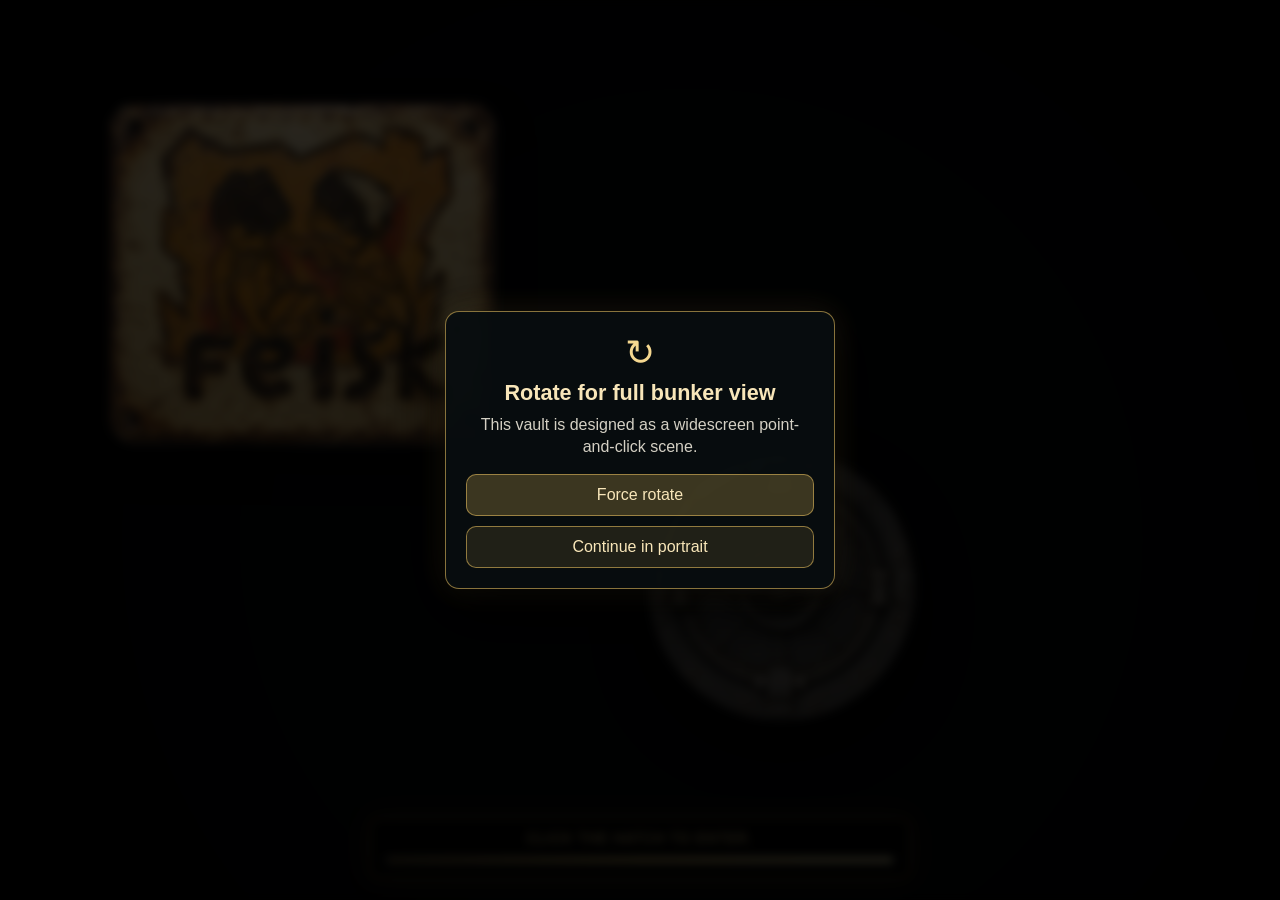
==== commit 4b95c7c4: "Moved editor access, added effects, force rotate" ====
--- a/index.html
+++ b/index.html
@@ -4,9 +4,9 @@
   <meta charset="utf-8" />
   <meta name="viewport" content="width=device-width, initial-scale=1, viewport-fit=cover" />
   <title>Feisk Productions Vault</title>
-  <link rel="stylesheet" href="style.css?v=image-stage-pan" />
-  <link rel="stylesheet" href="css/loading-screen.css?v=image-stage-pan" />
-  <link rel="stylesheet" href="prop-placement.css?v=image-stage-pan" />
+  <link rel="stylesheet" href="style.css?v=effects-computer" />
+  <link rel="stylesheet" href="css/loading-screen.css?v=effects-computer" />
+  <link rel="stylesheet" href="prop-placement.css?v=effects-computer" />
 </head>
 <body>
   <main id="app" class="app app--loading">
@@ -28,23 +28,59 @@
     </section>
 
     <section id="bunkerScene" class="bunker-scene screen" aria-label="Feisk Productions bunker room">
+      <div class="bunker-effects" aria-hidden="true">
+        <div class="bunker-light-flicker"></div>
+        <div id="dustLayer" class="dust-layer"></div>
+      </div>
       <div id="sceneViewport" class="scene-viewport">
         <div id="sceneStage" class="scene-stage">
           <img id="bunkerBackground" class="bunker-scene__image" src="" alt="Feisk Productions bunker room" draggable="false" />
           <div id="hotspotsLayer" class="hotspots-layer" aria-label="Interactive bunker hotspots"></div>
-          <button id="editDoorHotspot" class="edit-door-hotspot" type="button" aria-label="Hidden editor trigger"></button>
+          <button id="editLadderHotspot" class="edit-ladder-hotspot" type="button" aria-label="Hidden ladder editor trigger"></button>
         </div>
       </div>
       <div class="pan-hint" aria-hidden="true">Drag sideways to inspect the bunker</div>
     </section>
 
     <div id="panelBackdrop" class="panel-backdrop" hidden></div>
+    <div id="rotatePrompt" class="rotate-prompt" hidden>
+      <div class="rotate-prompt__card">
+        <div class="rotate-prompt__icon" aria-hidden="true">↻</div>
+        <h2>Rotate for full bunker view</h2>
+        <p>This vault is designed as a widescreen point-and-click scene.</p>
+        <div class="rotate-prompt__actions">
+          <button id="forceRotateButton" type="button">Force rotate</button>
+          <button id="continuePortraitButton" type="button">Continue in portrait</button>
+        </div>
+      </div>
+    </div>
+
     <article id="infoPanel" class="info-panel" aria-hidden="true" aria-modal="true" role="dialog">
       <button id="closePanelButton" class="info-panel__close" type="button" aria-label="Close panel">×</button>
       <p id="infoKicker" class="info-panel__kicker"></p>
       <h2 id="infoTitle" class="info-panel__title"></h2>
       <div class="info-panel__scroll"><p id="infoBody" class="info-panel__body"></p></div>
     </article>
+
+    <section id="computerOverlay" class="computer-overlay" aria-hidden="true" role="dialog" aria-modal="true">
+      <div class="computer-screen">
+        <header class="computer-screen__bar">
+          <div>
+            <p class="computer-screen__kicker">FEISK TERMINAL // ARCHIVE ACCESS</p>
+            <h2>Vault Desktop</h2>
+          </div>
+          <button id="computerCloseButton" type="button" aria-label="Close computer overlay">×</button>
+        </header>
+        <div class="computer-screen__body">
+          <nav id="computerIcons" class="computer-icons" aria-label="Feisk terminal icons"></nav>
+          <article class="computer-window">
+            <p id="computerWindowKicker" class="computer-window__kicker">Select a file</p>
+            <h3 id="computerWindowTitle">Feisk Productions</h3>
+            <p id="computerWindowBody">Choose an icon to open a bunker archive window.</p>
+          </article>
+        </div>
+      </div>
+    </section>
 
     <aside id="editorPanel" class="editor-panel" hidden aria-label="Placement editor">
       <header id="editorHeader" class="editor-panel__header">
@@ -55,7 +91,7 @@
         </div>
       </header>
       <div id="editorBody" class="editor-panel__body">
-        <p id="editorStatus" class="editor-panel__status">Triple-click the far-right door to toggle this editor.</p>
+        <p id="editorStatus" class="editor-panel__status">Triple-click the ladder to toggle this editor.</p>
         <h3 id="editorSelected">No hotspot selected</h3>
         <pre id="editorValues"></pre>
         <div class="editor-panel__actions">
@@ -68,8 +104,8 @@
     </aside>
   </main>
 
-  <script src="js/loading-screen.js?v=image-stage-pan"></script>
-  <script src="data.js?v=image-stage-pan"></script>
-  <script src="script.js?v=image-stage-pan"></script>
+  <script src="js/loading-screen.js?v=effects-computer"></script>
+  <script src="data.js?v=effects-computer"></script>
+  <script src="script.js?v=effects-computer"></script>
 </body>
 </html>
--- a/style.css
+++ b/style.css
@@ -178,3 +178,235 @@
   .info-panel__title { margin-bottom: 8px; font-size: 1.18rem; }
   .info-panel__body { font-size: 0.9rem; line-height: 1.42; }
 }
+
+/* --- Bunker atmospheric effects --- */
+.bunker-effects {
+  position: absolute;
+  inset: 0;
+  z-index: 7;
+  pointer-events: none;
+  overflow: hidden;
+}
+
+.bunker-light-flicker {
+  position: absolute;
+  inset: -8%;
+  background:
+    radial-gradient(circle at 47% 19%, rgba(255, 231, 160, 0.18), transparent 22%),
+    radial-gradient(circle at 62% 42%, rgba(128, 186, 180, 0.06), transparent 34%),
+    linear-gradient(180deg, rgba(255, 236, 180, 0.045), transparent 34%, rgba(0,0,0,0.18));
+  mix-blend-mode: screen;
+  opacity: 0.55;
+  animation: bunkerFlicker 7.5s infinite steps(1, end);
+}
+
+.dust-layer {
+  position: absolute;
+  inset: 0;
+  overflow: hidden;
+  opacity: 0.48;
+}
+
+.dust-particle {
+  position: absolute;
+  width: var(--dust-size, 2px);
+  height: var(--dust-size, 2px);
+  left: var(--dust-left, 50%);
+  top: 110%;
+  border-radius: 50%;
+  background: rgba(240, 223, 176, 0.55);
+  box-shadow: 0 0 8px rgba(240, 223, 176, 0.25);
+  animation: dustFloat var(--dust-duration, 18s) linear infinite;
+  animation-delay: var(--dust-delay, 0s);
+}
+
+@keyframes bunkerFlicker {
+  0%, 15%, 19%, 24%, 37%, 44%, 61%, 100% { opacity: 0.52; filter: brightness(1); }
+  16% { opacity: 0.22; filter: brightness(0.72); }
+  20% { opacity: 0.72; filter: brightness(1.2); }
+  38% { opacity: 0.35; filter: brightness(0.84); }
+  45% { opacity: 0.66; filter: brightness(1.12); }
+  62% { opacity: 0.26; filter: brightness(0.78); }
+  63% { opacity: 0.58; filter: brightness(1.04); }
+}
+
+@keyframes dustFloat {
+  0% { transform: translate3d(0, 0, 0); opacity: 0; }
+  10% { opacity: 0.45; }
+  70% { opacity: 0.32; }
+  100% { transform: translate3d(var(--dust-drift, 36px), -120dvh, 0); opacity: 0; }
+}
+
+/* Hidden ladder editor trigger. Move/resize this in CSS if your ladder area differs. */
+.edit-ladder-hotspot {
+  position: absolute;
+  right: 1.5%;
+  top: 26%;
+  width: 11%;
+  height: 56%;
+  z-index: 9;
+  padding: 0;
+  border: 0;
+  background: transparent;
+  cursor: default;
+}
+.editor-ladder-hotspot--ping { box-shadow: inset 0 0 28px rgba(123, 240, 177, 0.18); }
+
+/* --- Computer terminal overlay --- */
+.computer-overlay {
+  position: fixed;
+  inset: 0;
+  z-index: 70;
+  display: grid;
+  place-items: center;
+  padding: clamp(12px, 3vw, 36px);
+  background: rgba(0, 0, 0, 0.78);
+  opacity: 0;
+  pointer-events: none;
+  transform: scale(1.015);
+  transition: opacity 220ms ease, transform 220ms ease;
+}
+.app--computer-open .computer-overlay {
+  opacity: 1;
+  pointer-events: auto;
+  transform: scale(1);
+}
+
+.computer-screen {
+  width: min(94vw, 980px);
+  height: min(82dvh, 640px);
+  display: flex;
+  flex-direction: column;
+  overflow: hidden;
+  border: 3px solid rgba(160, 190, 172, 0.7);
+  border-radius: 14px;
+  background:
+    repeating-linear-gradient(0deg, rgba(255,255,255,0.035) 0 1px, transparent 1px 4px),
+    radial-gradient(circle at 50% 10%, rgba(116, 240, 176, 0.14), transparent 46%),
+    #07110d;
+  color: #d7ffe7;
+  box-shadow: 0 24px 80px rgba(0,0,0,0.86), inset 0 0 70px rgba(42, 255, 146, 0.08);
+}
+
+.computer-screen__bar {
+  flex: none;
+  display: flex;
+  align-items: flex-start;
+  justify-content: space-between;
+  gap: 16px;
+  padding: 16px 18px;
+  border-bottom: 1px solid rgba(123, 240, 177, 0.32);
+  background: rgba(2, 8, 5, 0.7);
+}
+.computer-screen__bar h2 { margin: 0; font-size: clamp(1.35rem, 4vw, 2.25rem); letter-spacing: 0.04em; }
+.computer-screen__kicker,
+.computer-window__kicker { margin: 0 0 4px; color: #7bf0b1; font-size: 0.72rem; letter-spacing: 0.16em; text-transform: uppercase; }
+#computerCloseButton {
+  flex: none;
+  width: 38px;
+  height: 38px;
+  border: 1px solid rgba(123, 240, 177, 0.5);
+  border-radius: 50%;
+  background: rgba(123, 240, 177, 0.08);
+  color: #d7ffe7;
+  cursor: pointer;
+  font-size: 1.4rem;
+  line-height: 1;
+}
+#computerCloseButton:hover,
+#computerCloseButton:focus-visible { background: #7bf0b1; color: #03110a; outline: none; }
+
+.computer-screen__body {
+  min-height: 0;
+  flex: 1;
+  display: grid;
+  grid-template-columns: minmax(190px, 280px) 1fr;
+  gap: 16px;
+  padding: 16px;
+}
+.computer-icons {
+  display: grid;
+  align-content: start;
+  grid-template-columns: repeat(2, minmax(0, 1fr));
+  gap: 12px;
+  overflow-y: auto;
+  padding-right: 4px;
+}
+.computer-icon {
+  display: grid;
+  gap: 7px;
+  justify-items: center;
+  min-height: 92px;
+  padding: 10px 8px;
+  border: 1px solid rgba(123, 240, 177, 0.28);
+  border-radius: 10px;
+  background: rgba(123, 240, 177, 0.055);
+  color: #d7ffe7;
+  cursor: pointer;
+}
+.computer-icon:hover,
+.computer-icon:focus-visible,
+.computer-icon.is-selected {
+  outline: none;
+  background: rgba(123, 240, 177, 0.15);
+  box-shadow: 0 0 18px rgba(123, 240, 177, 0.2), inset 0 0 18px rgba(123, 240, 177, 0.08);
+}
+.computer-icon__symbol { font-size: 1.85rem; line-height: 1; }
+.computer-icon__label { font-size: 0.76rem; text-align: center; line-height: 1.15; }
+
+.computer-window {
+  min-height: 0;
+  overflow-y: auto;
+  padding: clamp(16px, 3vw, 26px);
+  border: 1px solid rgba(123, 240, 177, 0.28);
+  border-radius: 12px;
+  background: rgba(0, 0, 0, 0.32);
+}
+.computer-window h3 { margin: 0 0 12px; color: #f5d890; font-size: clamp(1.25rem, 3vw, 2rem); }
+.computer-window p { margin: 0; color: #d5eadc; font-size: clamp(0.95rem, 2vw, 1.08rem); line-height: 1.58; white-space: pre-line; }
+
+/* --- Rotate prompt --- */
+.rotate-prompt {
+  position: fixed;
+  inset: 0;
+  z-index: 100;
+  display: grid;
+  place-items: center;
+  padding: 18px;
+  background: rgba(0,0,0,0.82);
+  backdrop-filter: blur(5px);
+}
+.rotate-prompt__card {
+  width: min(92vw, 390px);
+  padding: 20px;
+  border: 1px solid rgba(215, 178, 90, 0.62);
+  border-radius: 14px;
+  background: rgba(8, 13, 15, 0.96);
+  box-shadow: 0 20px 65px rgba(0,0,0,0.8), 0 0 32px rgba(215,178,90,0.14);
+  text-align: center;
+}
+.rotate-prompt__icon { color: #f5d890; font-size: 2.25rem; margin-bottom: 6px; }
+.rotate-prompt h2 { margin: 0 0 8px; color: #f8e6b9; font-size: 1.35rem; }
+.rotate-prompt p { margin: 0 0 16px; color: #d4d0c4; line-height: 1.4; }
+.rotate-prompt__actions { display: grid; gap: 10px; }
+.rotate-prompt button {
+  min-height: 42px;
+  border: 1px solid rgba(215, 178, 90, 0.62);
+  border-radius: 10px;
+  background: rgba(215, 178, 90, 0.12);
+  color: #f8e6b9;
+  cursor: pointer;
+}
+.rotate-prompt button:first-child { background: rgba(215, 178, 90, 0.25); }
+
+@media (max-width: 820px) and (orientation: portrait) {
+  .computer-overlay { padding: 9px; align-items: end; }
+  .computer-screen { width: 100%; height: min(76dvh, 650px); border-radius: 12px; }
+  .computer-screen__bar { padding: 12px; }
+  .computer-screen__body { grid-template-columns: 1fr; grid-template-rows: auto 1fr; gap: 10px; padding: 10px; }
+  .computer-icons { grid-template-columns: repeat(3, minmax(0, 1fr)); max-height: 190px; gap: 8px; }
+  .computer-icon { min-height: 74px; padding: 8px 5px; }
+  .computer-icon__symbol { font-size: 1.45rem; }
+  .computer-icon__label { font-size: 0.66rem; }
+  .computer-window { padding: 14px; }
+}
--- a/css/loading-screen.css
+++ b/css/loading-screen.css
@@ -1,184 +1,115 @@
 .loading-screen {
-  z-index: 50;
-  display: grid;
-  place-items: center;
-  background: #020302;
-  transition: opacity 700ms ease, transform 850ms ease;
+  z-index: 20;
+  overflow: hidden;
+  background: #050607;
+  opacity: 1;
+  transition: opacity 900ms ease, transform 900ms ease;
 }
 
-.app--inside .loading-screen {
-  opacity: 0;
-  pointer-events: none;
-  transform: translateY(-4%);
-}
-
-.loading-screen__bg {
+.loading-bg {
   position: absolute;
   inset: 0;
-  background-image: url('../assets/backgrounds/loading-jungle-landscape.png');
+  background-image: var(--loading-bg-image, url('assets/backgrounds/loading-jungle-landscape.png'));
   background-size: cover;
   background-position: center;
-  filter: saturate(.92) contrast(1.05) brightness(.78);
   transform: scale(1.02);
 }
 
-.loading-screen::after {
-  content: '';
+.loading-vignette {
   position: absolute;
   inset: 0;
+  pointer-events: none;
   background:
-    radial-gradient(circle at 58% 60%, rgba(227,202,119,.18), transparent 28%),
-    radial-gradient(circle at center, transparent 45%, rgba(0,0,0,.68) 100%);
-  pointer-events: none;
-}
-
-.loading-screen__fog {
-  position: absolute;
-  inset: 0;
-  z-index: 1;
-  background: linear-gradient(115deg, transparent 20%, rgba(230,226,170,.12) 42%, transparent 62%);
-  mix-blend-mode: screen;
-  animation: fogDrift 7s ease-in-out infinite alternate;
-}
-
-.loading-screen__grain {
-  position: absolute;
-  inset: 0;
-  z-index: 2;
-  opacity: .13;
-  background-image:
-    repeating-linear-gradient(0deg, rgba(255,255,255,.08) 0 1px, transparent 1px 3px),
-    repeating-linear-gradient(90deg, rgba(0,0,0,.12) 0 1px, transparent 1px 4px);
-  pointer-events: none;
+    radial-gradient(circle at 54% 60%, transparent 0 28%, rgba(0,0,0,0.18) 54%, rgba(0,0,0,0.62) 100%),
+    repeating-linear-gradient(0deg, rgba(255,255,255,0.025) 0 1px, transparent 1px 4px);
+  mix-blend-mode: multiply;
 }
 
 .loading-sign-image {
   position: absolute;
-  z-index: 6;
-  left: var(--sign-left, 15%);
-  top: var(--sign-top, 18%);
-  width: var(--sign-width, clamp(180px, 24vw, 360px));
-  max-width: 42vw;
+  left: clamp(22px, 7vw, 120px);
+  top: clamp(24px, 7vh, 72px);
+  width: min(36vw, 420px);
+  min-width: 220px;
   height: auto;
-  filter: drop-shadow(0 12px 20px rgba(0,0,0,.75));
-  user-select: none;
-  pointer-events: none;
+  z-index: 3;
+  filter: drop-shadow(0 18px 18px rgba(0,0,0,0.58));
 }
 
 .loading-hatch-button {
+  --hatch-left: 61%;
+  --hatch-top: 65%;
+  --hatch-width: clamp(190px, 24vw, 360px);
   position: absolute;
-  z-index: 7;
-  left: var(--hatch-left, 61%);
-  top: var(--hatch-top, 66%);
-  width: var(--hatch-width, clamp(190px, 24vw, 360px));
-  aspect-ratio: 1 / .72;
+  left: var(--hatch-left);
+  top: var(--hatch-top);
+  z-index: 4;
+  width: var(--hatch-width);
+  aspect-ratio: 1;
   padding: 0;
   border: 0;
   background: transparent;
   transform: translate(-50%, -50%);
-  cursor: pointer;
-  filter: drop-shadow(0 18px 18px rgba(0,0,0,.78));
+  cursor: not-allowed;
+  filter: drop-shadow(0 24px 26px rgba(0,0,0,0.72));
 }
 
-.loading-hatch-button:disabled {
-  cursor: wait;
-  opacity: .78;
+.app--ready .loading-hatch-button {
+  cursor: pointer;
+  animation: hatchPulse 1.9s ease-in-out infinite;
 }
 
-.app--ready .loading-hatch-button:not(:disabled) {
-  animation: hatchInvite 1.7s ease-in-out infinite;
-}
+.loading-hatch-button:disabled { pointer-events: none; }
 
-.loading-hatch-image {
+.hatch-img {
   position: absolute;
   inset: 0;
   width: 100%;
   height: 100%;
   object-fit: contain;
-  transition: opacity 260ms ease, transform 460ms ease;
+  user-select: none;
   pointer-events: none;
+  transition: opacity 450ms ease, transform 800ms ease;
 }
 
-.loading-hatch-image--open {
-  opacity: 0;
-  transform: scale(.98);
-}
-
-.app--entering .loading-hatch-image--closed {
-  opacity: 0;
-  transform: scale(1.04) rotate(-2deg);
-}
-
-.app--entering .loading-hatch-image--open {
-  opacity: 1;
-  transform: scale(1.02);
-}
+.hatch-img--open { opacity: 0; transform: scale(0.98); }
+.app--entering .hatch-img--closed { opacity: 0; transform: scale(1.05) rotate(-3deg); }
+.app--entering .hatch-img--open { opacity: 1; transform: scale(1); }
+.app--inside .loading-screen { opacity: 0; transform: translateY(-5vh) scale(1.03); pointer-events: none; }
 
 .loading-panel {
   position: absolute;
-  z-index: 8;
   left: 50%;
-  bottom: max(24px, env(safe-area-inset-bottom));
-  width: min(420px, calc(100vw - 32px));
-  padding: 14px 16px;
-  border: 1px solid rgba(240,201,106,.36);
-  border-radius: 14px;
-  background: rgba(6,6,5,.78);
-  box-shadow: 0 16px 36px rgba(0,0,0,.6), inset 0 0 24px rgba(240,201,106,.06);
+  bottom: max(22px, env(safe-area-inset-bottom));
+  z-index: 5;
+  width: min(88vw, 540px);
   transform: translateX(-50%);
+  padding: 12px 14px;
+  border: 1px solid rgba(215,178,90,0.58);
+  border-radius: 8px;
+  background: rgba(0,0,0,0.58);
+  box-shadow: 0 0 28px rgba(215,178,90,0.14);
   text-align: center;
-  backdrop-filter: blur(4px);
 }
 
 .loading-panel__text {
-  margin-bottom: 8px;
-  color: #fff1c8;
-  font: 700 13px/1.2 Arial, sans-serif;
-  letter-spacing: .16em;
+  margin-bottom: 9px;
+  color: #f5d890;
+  font-size: 0.86rem;
+  letter-spacing: 0.08em;
   text-transform: uppercase;
 }
 
-.loading-bar {
-  height: 7px;
-  overflow: hidden;
-  border-radius: 999px;
-  background: rgba(255,255,255,.12);
+.loading-bar { height: 10px; padding: 2px; border: 1px solid rgba(255,255,255,0.18); background: #101214; }
+.loading-bar__fill { width: 0%; height: 100%; background: linear-gradient(90deg, #70582b, #e1bd62, #fff0ad); transition: width 220ms ease; }
+
+@keyframes hatchPulse {
+  0%, 100% { filter: drop-shadow(0 24px 26px rgba(0,0,0,0.72)) drop-shadow(0 0 0 rgba(215,178,90,0)); }
+  50% { filter: drop-shadow(0 24px 26px rgba(0,0,0,0.72)) drop-shadow(0 0 26px rgba(215,178,90,0.45)); }
 }
 
-.loading-bar__fill {
-  width: 0%;
-  height: 100%;
-  border-radius: inherit;
-  background: linear-gradient(90deg, #8b6429, #f0c96a, #fff1ba);
-  transition: width 180ms ease;
+@media (max-width: 820px) and (orientation: portrait) {
+  .loading-bg { background-image: var(--loading-bg-image-portrait, url('assets/backgrounds/loading-jungle-portrait.png')); background-position: center; }
+  .loading-sign-image { left: 50%; top: 5.5vh; width: min(72vw, 360px); min-width: 0; transform: translateX(-50%); }
+  .loading-hatch-button { --hatch-left: 50%; --hatch-top: 73%; --hatch-width: min(56vw, 340px); }
 }
-
-@keyframes hatchInvite {
-  0%, 100% { transform: translate(-50%, -50%) scale(1); }
-  50% { transform: translate(-50%, -50%) scale(1.025); }
-}
-
-@keyframes fogDrift {
-  from { transform: translateX(-2%); opacity: .45; }
-  to { transform: translateX(2%); opacity: .72; }
-}
-
-@media (orientation: portrait) {
-  .loading-screen__bg {
-    background-image: url('../assets/backgrounds/loading-jungle-portrait.png');
-  }
-
-  .loading-sign-image {
-    --sign-left: 50%;
-    --sign-top: 12%;
-    --sign-width: min(62vw, 310px);
-    transform: translateX(-50%);
-    max-width: 72vw;
-  }
-
-  .loading-hatch-button {
-    --hatch-left: 50%;
-    --hatch-top: 72%;
-    --hatch-width: min(56vw, 340px);
-  }
-}
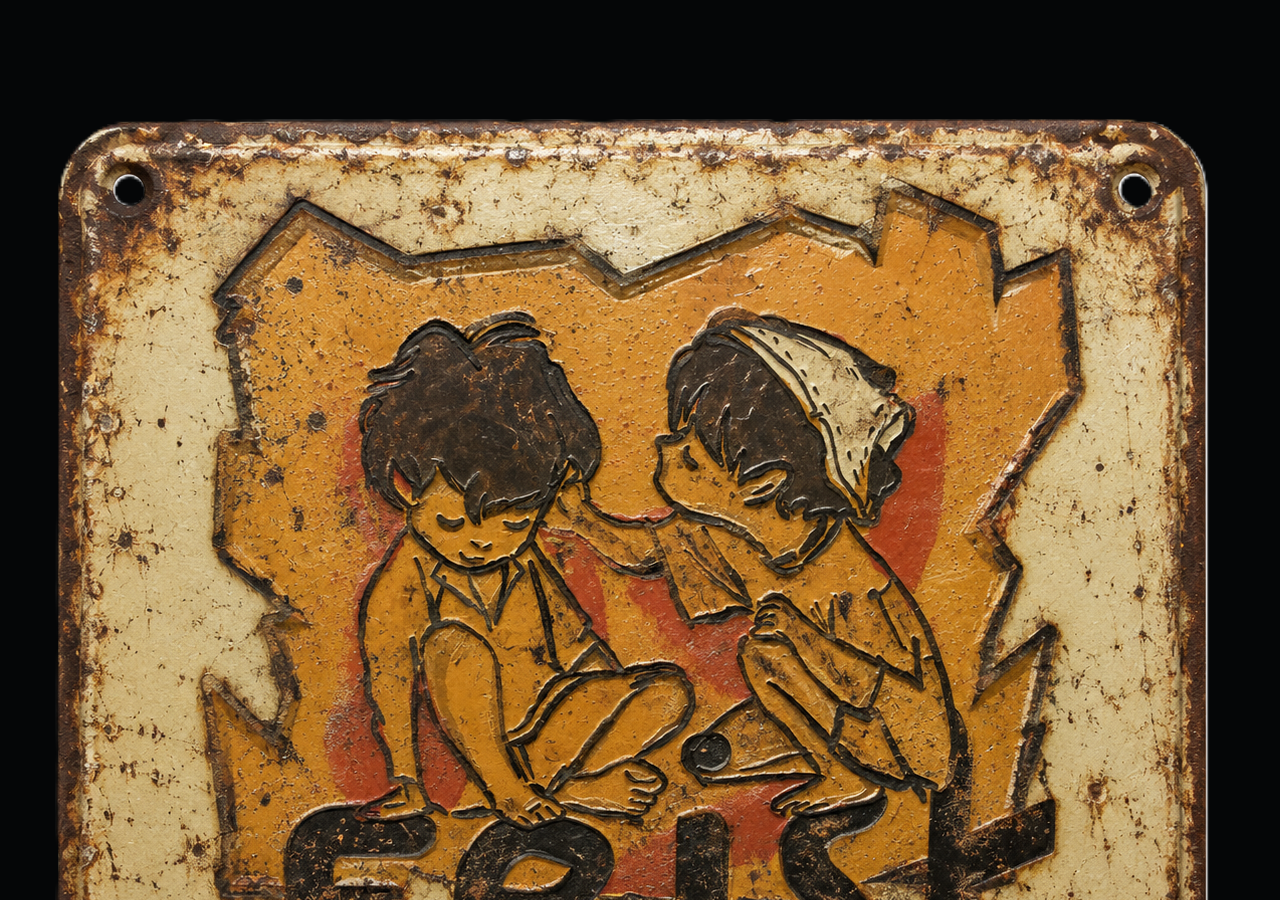
==== commit b5802685: "Add files via upload" ====
--- a/index.html
+++ b/index.html
@@ -4,48 +4,45 @@
   <meta charset="utf-8" />
   <meta name="viewport" content="width=device-width, initial-scale=1, viewport-fit=cover" />
   <title>Feisk Productions Vault</title>
-  <link rel="stylesheet" href="style.css?v=effects-computer" />
-  <link rel="stylesheet" href="css/loading-screen.css?v=effects-computer" />
-  <link rel="stylesheet" href="prop-placement.css?v=effects-computer" />
+  <link rel="stylesheet" href="css/loading-screen.css" />
+  <link rel="stylesheet" href="style.css" />
+  <link rel="stylesheet" href="prop-placement.css" />
 </head>
 <body>
   <main id="app" class="app app--loading">
-    <section id="loadingScreen" class="loading-screen screen" aria-label="Feisk Productions vault entrance">
-      <div class="loading-bg" aria-hidden="true"></div>
-      <div class="loading-vignette" aria-hidden="true"></div>
-
-      <img class="loading-sign-image" src="assets/ui/feisk-sign.png" alt="Feisk Productions" draggable="false" />
-
-      <button id="hatchButton" class="loading-hatch-button" type="button" disabled aria-label="Open vault hatch">
-        <img id="hatchClosed" class="hatch-img hatch-img--closed" src="assets/ui/hatch-closed.png" alt="Closed vault hatch" draggable="false" />
-        <img id="hatchOpen" class="hatch-img hatch-img--open" src="assets/ui/hatch-open.png" alt="Open vault hatch with ladder" draggable="false" />
+    <section id="loadingScreen" class="loading-screen screen" aria-label="Feisk Productions Vault loading screen">
+      <div class="loading-screen__bg" aria-hidden="true"></div>
+      <img class="loading-screen__sign" src="assets/ui/feisk-sign.png" alt="Feisk Productions" />
+      <button id="hatchButton" class="loading-screen__hatch" type="button" disabled aria-label="Click the vault hatch to enter">
+        <img class="loading-screen__hatch-closed" src="assets/ui/hatch-closed.png" alt="Closed vault hatch" />
+        <img class="loading-screen__hatch-open" src="assets/ui/hatch-open.png" alt="Open vault hatch with ladder" />
       </button>
-
-      <div class="loading-panel" role="status" aria-live="polite">
-        <div id="loadingText" class="loading-panel__text">Loading vault assets...</div>
-        <div class="loading-bar" aria-hidden="true"><div id="loadingProgress" class="loading-bar__fill"></div></div>
+      <div class="loading-screen__status">
+        <p id="loadingText">Loading vault assets...</p>
+        <div class="loading-screen__progress" aria-hidden="true">
+          <span id="loadingProgress"></span>
+        </div>
       </div>
     </section>
 
     <section id="bunkerScene" class="bunker-scene screen" aria-label="Feisk Productions bunker room">
-      <div class="bunker-effects" aria-hidden="true">
-        <div class="bunker-light-flicker"></div>
-        <div id="dustLayer" class="dust-layer"></div>
-      </div>
       <div id="sceneViewport" class="scene-viewport">
         <div id="sceneStage" class="scene-stage">
           <img id="bunkerBackground" class="bunker-scene__image" src="" alt="Feisk Productions bunker room" draggable="false" />
-          <div id="hotspotsLayer" class="hotspots-layer" aria-label="Interactive bunker hotspots"></div>
-          <button id="editLadderHotspot" class="edit-ladder-hotspot" type="button" aria-label="Hidden ladder editor trigger"></button>
+          <div class="bunker-effects" aria-hidden="true">
+            <div class="bunker-light-flicker"></div>
+            <div id="dustLayer" class="dust-layer"></div>
+          </div>
+          <div id="hotspotsLayer" class="hotspots-layer" aria-label="Interactive bunker objects"></div>
+          <button id="editLadderHotspot" class="edit-ladder-hotspot" type="button" aria-label="Hidden editor trigger"></button>
         </div>
       </div>
-      <div class="pan-hint" aria-hidden="true">Drag sideways to inspect the bunker</div>
+      <div id="panHint" class="pan-hint">Drag sideways to inspect the bunker</div>
     </section>
 
-    <div id="panelBackdrop" class="panel-backdrop" hidden></div>
-    <div id="rotatePrompt" class="rotate-prompt" hidden>
-      <div class="rotate-prompt__card">
-        <div class="rotate-prompt__icon" aria-hidden="true">↻</div>
+    <section id="rotatePrompt" class="rotate-prompt" hidden aria-hidden="true">
+      <div class="rotate-prompt__panel">
+        <div class="rotate-prompt__icon">↻</div>
         <h2>Rotate for full bunker view</h2>
         <p>This vault is designed as a widescreen point-and-click scene.</p>
         <div class="rotate-prompt__actions">
@@ -53,48 +50,48 @@
           <button id="continuePortraitButton" type="button">Continue in portrait</button>
         </div>
       </div>
-    </div>
+    </section>
 
-    <article id="infoPanel" class="info-panel" aria-hidden="true" aria-modal="true" role="dialog">
-      <button id="closePanelButton" class="info-panel__close" type="button" aria-label="Close panel">×</button>
+    <div id="panelBackdrop" class="panel-backdrop" hidden></div>
+    <article id="infoPanel" class="info-panel" aria-hidden="true" role="dialog" aria-modal="true">
+      <button id="closePanelButton" class="info-panel__close" type="button" aria-label="Close information panel">×</button>
       <p id="infoKicker" class="info-panel__kicker"></p>
       <h2 id="infoTitle" class="info-panel__title"></h2>
-      <div class="info-panel__scroll"><p id="infoBody" class="info-panel__body"></p></div>
+      <div class="info-panel__scroll">
+        <p id="infoBody" class="info-panel__body"></p>
+      </div>
     </article>
 
     <section id="computerOverlay" class="computer-overlay" aria-hidden="true" role="dialog" aria-modal="true">
-      <div class="computer-screen">
-        <header class="computer-screen__bar">
-          <div>
-            <p class="computer-screen__kicker">FEISK TERMINAL // ARCHIVE ACCESS</p>
-            <h2>Vault Desktop</h2>
-          </div>
-          <button id="computerCloseButton" type="button" aria-label="Close computer overlay">×</button>
+      <div class="computer-terminal">
+        <header class="computer-terminal__header">
+          <span>FEISK TERMINAL // ARCHIVE ACCESS</span>
+          <button id="computerCloseButton" type="button" aria-label="Close computer terminal">×</button>
         </header>
-        <div class="computer-screen__body">
-          <nav id="computerIcons" class="computer-icons" aria-label="Feisk terminal icons"></nav>
+        <div class="computer-terminal__body">
+          <nav id="computerIcons" class="computer-icons" aria-label="Computer archive icons"></nav>
           <article class="computer-window">
             <p id="computerWindowKicker" class="computer-window__kicker">Select a file</p>
-            <h3 id="computerWindowTitle">Feisk Productions</h3>
+            <h2 id="computerWindowTitle">Feisk Productions</h2>
             <p id="computerWindowBody">Choose an icon to open a bunker archive window.</p>
           </article>
         </div>
       </div>
     </section>
 
-    <aside id="editorPanel" class="editor-panel" hidden aria-label="Placement editor">
+    <aside id="editorPanel" class="editor-panel" hidden>
       <header id="editorHeader" class="editor-panel__header">
-        <strong>Placement Editor</strong>
-        <div class="editor-panel__header-buttons">
-          <button id="editorMinimiseButton" type="button" title="Minimise editor">–</button>
-          <button id="editorCloseButton" type="button" title="Close editor">×</button>
+        <span>Placement Editor</span>
+        <div class="editor-panel__window-buttons">
+          <button id="editorMinimiseButton" type="button" aria-label="Minimise editor">–</button>
+          <button id="editorCloseButton" type="button" aria-label="Close editor">×</button>
         </div>
       </header>
       <div id="editorBody" class="editor-panel__body">
         <p id="editorStatus" class="editor-panel__status">Triple-click the ladder to toggle this editor.</p>
         <h3 id="editorSelected">No hotspot selected</h3>
         <pre id="editorValues"></pre>
-        <div class="editor-panel__actions">
+        <div class="editor-panel__buttons">
           <button id="editorCopyButton" type="button">Copy placement</button>
           <button id="editorDownloadButton" type="button">Download data.js</button>
           <button id="editorResetButton" type="button">Reset</button>
@@ -104,8 +101,8 @@
     </aside>
   </main>
 
-  <script src="js/loading-screen.js?v=effects-computer"></script>
-  <script src="data.js?v=effects-computer"></script>
-  <script src="script.js?v=effects-computer"></script>
+  <script src="js/loading-screen.js"></script>
+  <script src="data.js"></script>
+  <script src="script.js"></script>
 </body>
 </html>
--- a/style.css
+++ b/style.css
@@ -1,3 +1,4 @@
+[hidden] { display: none !important; }
 :root {
   --color-black: #030405;
   --color-warning: #d7b25a;
@@ -5,14 +6,31 @@
   --color-panel: rgba(8, 13, 15, 0.95);
   --font-ui: 'Trebuchet MS', Verdana, Arial, sans-serif;
 }
-
 * { box-sizing: border-box; }
-html, body { width: 100%; height: 100%; margin: 0; overflow: hidden; background: var(--color-black); color: #f3efe4; font-family: var(--font-ui); }
+html,
+body {
+  width: 100%;
+  height: 100%;
+  margin: 0;
+  overflow: hidden;
+  background: var(--color-black);
+  color: #f3efe4;
+  font-family: var(--font-ui);
+}
 button { font: inherit; }
-
-.app { position: relative; width: 100vw; height: 100dvh; overflow: hidden; background: #050607; touch-action: none; }
-.screen { position: absolute; inset: 0; width: 100%; height: 100%; }
-
+.app {
+  position: relative;
+  width: 100vw;
+  height: 100dvh;
+  overflow: hidden;
+  background: #050607;
+}
+.screen {
+  position: absolute;
+  inset: 0;
+  width: 100%;
+  height: 100%;
+}
 .bunker-scene {
   z-index: 5;
   opacity: 0;
@@ -20,9 +38,13 @@
   transition: opacity 900ms ease, transform 900ms ease;
   background: #050607;
   overflow: hidden;
-}
-.bunker-scene--active { opacity: 1; transform: translateY(0) scale(1); }
-
+  pointer-events: none;
+}
+.bunker-scene--active {
+  opacity: 1;
+  transform: translateY(0) scale(1);
+  pointer-events: auto;
+}
 .scene-viewport {
   position: absolute;
   inset: 0;
@@ -32,7 +54,6 @@
   cursor: grab;
 }
 .scene-viewport.is-dragging { cursor: grabbing; }
-
 .scene-stage {
   position: absolute;
   left: 0;
@@ -44,7 +65,6 @@
   will-change: transform;
   user-select: none;
 }
-
 .bunker-scene__image {
   display: block;
   height: 100%;
@@ -53,21 +73,21 @@
   user-select: none;
   pointer-events: none;
 }
-
 .hotspots-layer {
   position: absolute;
   inset: 0;
-  z-index: 8;
-}
-
+  z-index: 18;
+  pointer-events: none;
+}
 .hotspot {
   position: absolute;
-  z-index: 8;
+  z-index: 19;
   padding: 0;
   border: 1px solid transparent;
   border-radius: 10px;
   background: rgba(255, 214, 102, 0);
   cursor: pointer;
+  pointer-events: auto;
   transition: box-shadow 160ms ease, border-color 160ms ease, background 160ms ease;
   touch-action: none;
 }
@@ -77,28 +97,34 @@
   outline: none;
   border-color: rgba(255, 214, 102, 0.5);
   background: rgba(255, 214, 102, 0.065);
-  box-shadow: 0 0 14px rgba(255, 214, 102, 0.36), 0 0 32px rgba(255, 214, 102, 0.18), inset 0 0 18px rgba(255, 214, 102, 0.11);
+  box-shadow:
+    0 0 14px rgba(255, 214, 102, 0.36),
+    0 0 32px rgba(255, 214, 102, 0.18),
+    inset 0 0 18px rgba(255, 214, 102, 0.11);
 }
 .hotspot.is-selected {
   border-color: rgba(123, 240, 177, 0.9);
   background: rgba(123, 240, 177, 0.08);
-  box-shadow: 0 0 0 1px rgba(123, 240, 177, 0.35), 0 0 22px rgba(123, 240, 177, 0.3), inset 0 0 18px rgba(123, 240, 177, 0.12);
-}
-
-.edit-door-hotspot {
-  position: absolute;
-  right: 0;
-  top: 18%;
-  width: 14%;
-  height: 58%;
-  z-index: 9;
+  box-shadow:
+    0 0 0 1px rgba(123, 240, 177, 0.35),
+    0 0 22px rgba(123, 240, 177, 0.3),
+    inset 0 0 18px rgba(123, 240, 177, 0.12);
+}
+.edit-ladder-hotspot {
+  position: absolute;
+  left: 12.5%;
+  top: 4%;
+  width: 7.5%;
+  height: 64%;
+  z-index: 22;
   padding: 0;
   border: 0;
   background: transparent;
   cursor: default;
 }
-.editor-door-hotspot--ping { box-shadow: inset 0 0 28px rgba(123, 240, 177, 0.18); }
-
+.edit-ladder-hotspot--ping {
+  box-shadow: inset 0 0 28px rgba(123, 240, 177, 0.18);
+}
 .pan-hint {
   display: none;
   position: fixed;
@@ -117,7 +143,6 @@
   white-space: nowrap;
   pointer-events: none;
 }
-
 .panel-backdrop {
   position: absolute;
   inset: 0;
@@ -125,7 +150,6 @@
   background: rgba(0,0,0,0.28);
   backdrop-filter: blur(2px);
 }
-
 .info-panel {
   position: absolute;
   right: clamp(18px, 5vw, 64px);
@@ -145,41 +169,58 @@
   pointer-events: none;
   transition: opacity 200ms ease, transform 200ms ease;
 }
-.app--panel-open .info-panel { opacity: 1; transform: translateY(0) scale(1); pointer-events: auto; }
-.info-panel__close { position: absolute; right: 10px; top: 8px; width: 34px; height: 34px; border: 1px solid rgba(255,255,255,0.16); border-radius: 50%; background: rgba(255,255,255,0.06); color: #f7e7bd; cursor: pointer; font-size: 1.35rem; line-height: 1; }
-.info-panel__close:hover, .info-panel__close:focus-visible { color: #111; background: var(--color-warning); outline: none; }
-.info-panel__kicker { flex: none; margin: 0 34px 8px 0; color: var(--color-green); font-size: 0.75rem; letter-spacing: 0.16em; text-transform: uppercase; }
-.info-panel__title { flex: none; margin: 0 34px 12px 0; color: #f8e6b9; font-size: clamp(1.25rem, 3vw, 1.9rem); line-height: 1.08; }
-.info-panel__scroll { min-height: 0; overflow-y: auto; padding-right: 4px; }
-.info-panel__body { margin: 0; color: #d4d0c4; font-size: 0.98rem; line-height: 1.55; }
-
-@media (orientation: landscape) {
-  .scene-stage { width: 100vw; height: auto; top: 50%; left: 50%; transform: translate3d(-50%, -50%, 0); }
-  .bunker-scene__image { width: 100vw; height: auto; }
-}
-
-@media (max-width: 820px) and (orientation: portrait) {
-  .app { height: 100dvh; }
-  .scene-stage { height: 100dvh; top: 50%; left: 0; }
-  .bunker-scene__image { height: 100dvh; width: auto; }
-  .pan-hint { display: block; }
-  .app--panel-open .pan-hint { display: none; }
-  .info-panel {
-    left: max(10px, env(safe-area-inset-left));
-    right: max(10px, env(safe-area-inset-right));
-    bottom: max(12px, env(safe-area-inset-bottom));
-    width: auto;
-    max-height: 48dvh;
-    padding: 16px 16px 16px;
-    border-radius: 12px;
-  }
-  .info-panel__close { width: 30px; height: 30px; right: 8px; top: 7px; font-size: 1.2rem; }
-  .info-panel__kicker { margin-bottom: 6px; font-size: 0.68rem; }
-  .info-panel__title { margin-bottom: 8px; font-size: 1.18rem; }
-  .info-panel__body { font-size: 0.9rem; line-height: 1.42; }
-}
-
-/* --- Bunker atmospheric effects --- */
+.app--panel-open .info-panel {
+  opacity: 1;
+  transform: translateY(0) scale(1);
+  pointer-events: auto;
+}
+.info-panel__close {
+  position: absolute;
+  right: 10px;
+  top: 8px;
+  width: 34px;
+  height: 34px;
+  border: 1px solid rgba(255,255,255,0.16);
+  border-radius: 50%;
+  background: rgba(255,255,255,0.06);
+  color: #f7e7bd;
+  cursor: pointer;
+  font-size: 1.35rem;
+  line-height: 1;
+}
+.info-panel__close:hover,
+.info-panel__close:focus-visible {
+  color: #111;
+  background: var(--color-warning);
+  outline: none;
+}
+.info-panel__kicker {
+  flex: none;
+  margin: 0 34px 8px 0;
+  color: var(--color-green);
+  font-size: 0.75rem;
+  letter-spacing: 0.16em;
+  text-transform: uppercase;
+}
+.info-panel__title {
+  flex: none;
+  margin: 0 34px 12px 0;
+  color: #f8e6b9;
+  font-size: clamp(1.25rem, 3vw, 1.9rem);
+  line-height: 1.08;
+}
+.info-panel__scroll {
+  min-height: 0;
+  overflow-y: auto;
+  padding-right: 4px;
+}
+.info-panel__body {
+  margin: 0;
+  color: #d4d0c4;
+  font-size: 0.98rem;
+  line-height: 1.55;
+  white-space: pre-line;
+}
 .bunker-effects {
   position: absolute;
   inset: 0;
@@ -187,7 +228,6 @@
   pointer-events: none;
   overflow: hidden;
 }
-
 .bunker-light-flicker {
   position: absolute;
   inset: -8%;
@@ -199,14 +239,12 @@
   opacity: 0.55;
   animation: bunkerFlicker 7.5s infinite steps(1, end);
 }
-
 .dust-layer {
   position: absolute;
   inset: 0;
   overflow: hidden;
   opacity: 0.48;
 }
-
 .dust-particle {
   position: absolute;
   width: var(--dust-size, 2px);
@@ -219,7 +257,135 @@
   animation: dustFloat var(--dust-duration, 18s) linear infinite;
   animation-delay: var(--dust-delay, 0s);
 }
-
+.rotate-prompt {
+  position: fixed;
+  inset: 0;
+  z-index: 60;
+  display: grid;
+  place-items: center;
+  padding: 18px;
+  background: rgba(0,0,0,0.72);
+}
+.rotate-prompt__panel {
+  width: min(92vw, 420px);
+  padding: 22px;
+  border: 2px solid rgba(215,178,90,0.65);
+  border-radius: 14px;
+  background: rgba(8,13,15,0.96);
+  text-align: center;
+  box-shadow: 0 24px 80px rgba(0,0,0,0.65);
+}
+.rotate-prompt__icon {
+  font-size: 2.3rem;
+  color: var(--color-warning);
+}
+.rotate-prompt h2 {
+  margin: 8px 0;
+  color: #f8e6b9;
+}
+.rotate-prompt p {
+  margin: 0 0 16px;
+  color: #d4d0c4;
+}
+.rotate-prompt__actions {
+  display: flex;
+  gap: 10px;
+  justify-content: center;
+  flex-wrap: wrap;
+}
+.rotate-prompt button,
+.editor-panel button,
+.computer-terminal button {
+  border: 1px solid rgba(215,178,90,0.5);
+  border-radius: 8px;
+  background: rgba(255,255,255,0.06);
+  color: #f7e7bd;
+  cursor: pointer;
+}
+.rotate-prompt button {
+  padding: 10px 12px;
+}
+.computer-overlay {
+  position: fixed;
+  inset: 0;
+  z-index: 55;
+  display: none;
+  place-items: center;
+  padding: 18px;
+  background: rgba(0,0,0,0.78);
+}
+.app--computer-open .computer-overlay {
+  display: grid;
+}
+.computer-terminal {
+  width: min(94vw, 900px);
+  height: min(86dvh, 620px);
+  display: flex;
+  flex-direction: column;
+  border: 2px solid rgba(123,240,177,0.55);
+  border-radius: 12px;
+  background: radial-gradient(circle at 50% 0%, rgba(68,255,166,0.08), transparent 42%), #06100c;
+  color: #b7ffd5;
+  box-shadow: 0 0 55px rgba(123,240,177,0.18), 0 30px 90px rgba(0,0,0,0.8);
+}
+.computer-terminal__header {
+  display: flex;
+  align-items: center;
+  justify-content: space-between;
+  padding: 12px 14px;
+  border-bottom: 1px solid rgba(123,240,177,0.3);
+  letter-spacing: 0.08em;
+  font-size: 0.82rem;
+}
+.computer-terminal__header button {
+  width: 34px;
+  height: 30px;
+}
+.computer-terminal__body {
+  min-height: 0;
+  flex: 1;
+  display: grid;
+  grid-template-columns: minmax(180px, 260px) 1fr;
+  gap: 16px;
+  padding: 16px;
+}
+.computer-icons {
+  display: grid;
+  align-content: start;
+  gap: 10px;
+  overflow-y: auto;
+}
+.computer-icon {
+  min-height: 46px;
+  padding: 10px;
+  text-align: left;
+}
+.computer-icon.is-selected {
+  background: rgba(123,240,177,0.16);
+}
+.computer-window {
+  overflow-y: auto;
+  padding: 18px;
+  border: 1px solid rgba(123,240,177,0.24);
+  border-radius: 10px;
+  background: rgba(0,0,0,0.22);
+}
+.computer-window__kicker {
+  margin: 0 0 8px;
+  color: var(--color-warning);
+  text-transform: uppercase;
+  letter-spacing: 0.12em;
+  font-size: 0.75rem;
+}
+.computer-window h2 {
+  margin: 0 0 12px;
+  color: #e8ffe9;
+}
+.computer-window p {
+  margin: 0;
+  line-height: 1.55;
+  color: #b7ffd5;
+}
 @keyframes bunkerFlicker {
   0%, 15%, 19%, 24%, 37%, 44%, 61%, 100% { opacity: 0.52; filter: brightness(1); }
   16% { opacity: 0.22; filter: brightness(0.72); }
@@ -229,184 +395,70 @@
   62% { opacity: 0.26; filter: brightness(0.78); }
   63% { opacity: 0.58; filter: brightness(1.04); }
 }
-
 @keyframes dustFloat {
   0% { transform: translate3d(0, 0, 0); opacity: 0; }
   10% { opacity: 0.45; }
   70% { opacity: 0.32; }
   100% { transform: translate3d(var(--dust-drift, 36px), -120dvh, 0); opacity: 0; }
 }
-
-/* Hidden ladder editor trigger. Move/resize this in CSS if your ladder area differs. */
-.edit-ladder-hotspot {
-  position: absolute;
-  right: 1.5%;
-  top: 26%;
-  width: 11%;
-  height: 56%;
-  z-index: 9;
-  padding: 0;
-  border: 0;
-  background: transparent;
-  cursor: default;
-}
-.editor-ladder-hotspot--ping { box-shadow: inset 0 0 28px rgba(123, 240, 177, 0.18); }
-
-/* --- Computer terminal overlay --- */
-.computer-overlay {
-  position: fixed;
-  inset: 0;
-  z-index: 70;
-  display: grid;
-  place-items: center;
-  padding: clamp(12px, 3vw, 36px);
-  background: rgba(0, 0, 0, 0.78);
-  opacity: 0;
-  pointer-events: none;
-  transform: scale(1.015);
-  transition: opacity 220ms ease, transform 220ms ease;
-}
-.app--computer-open .computer-overlay {
-  opacity: 1;
-  pointer-events: auto;
-  transform: scale(1);
-}
-
-.computer-screen {
-  width: min(94vw, 980px);
-  height: min(82dvh, 640px);
-  display: flex;
-  flex-direction: column;
-  overflow: hidden;
-  border: 3px solid rgba(160, 190, 172, 0.7);
-  border-radius: 14px;
-  background:
-    repeating-linear-gradient(0deg, rgba(255,255,255,0.035) 0 1px, transparent 1px 4px),
-    radial-gradient(circle at 50% 10%, rgba(116, 240, 176, 0.14), transparent 46%),
-    #07110d;
-  color: #d7ffe7;
-  box-shadow: 0 24px 80px rgba(0,0,0,0.86), inset 0 0 70px rgba(42, 255, 146, 0.08);
-}
-
-.computer-screen__bar {
-  flex: none;
-  display: flex;
-  align-items: flex-start;
-  justify-content: space-between;
-  gap: 16px;
-  padding: 16px 18px;
-  border-bottom: 1px solid rgba(123, 240, 177, 0.32);
-  background: rgba(2, 8, 5, 0.7);
-}
-.computer-screen__bar h2 { margin: 0; font-size: clamp(1.35rem, 4vw, 2.25rem); letter-spacing: 0.04em; }
-.computer-screen__kicker,
-.computer-window__kicker { margin: 0 0 4px; color: #7bf0b1; font-size: 0.72rem; letter-spacing: 0.16em; text-transform: uppercase; }
-#computerCloseButton {
-  flex: none;
-  width: 38px;
-  height: 38px;
-  border: 1px solid rgba(123, 240, 177, 0.5);
-  border-radius: 50%;
-  background: rgba(123, 240, 177, 0.08);
-  color: #d7ffe7;
-  cursor: pointer;
-  font-size: 1.4rem;
-  line-height: 1;
-}
-#computerCloseButton:hover,
-#computerCloseButton:focus-visible { background: #7bf0b1; color: #03110a; outline: none; }
-
-.computer-screen__body {
-  min-height: 0;
-  flex: 1;
-  display: grid;
-  grid-template-columns: minmax(190px, 280px) 1fr;
-  gap: 16px;
-  padding: 16px;
-}
-.computer-icons {
-  display: grid;
-  align-content: start;
-  grid-template-columns: repeat(2, minmax(0, 1fr));
-  gap: 12px;
-  overflow-y: auto;
-  padding-right: 4px;
-}
-.computer-icon {
-  display: grid;
-  gap: 7px;
-  justify-items: center;
-  min-height: 92px;
-  padding: 10px 8px;
-  border: 1px solid rgba(123, 240, 177, 0.28);
-  border-radius: 10px;
-  background: rgba(123, 240, 177, 0.055);
-  color: #d7ffe7;
-  cursor: pointer;
-}
-.computer-icon:hover,
-.computer-icon:focus-visible,
-.computer-icon.is-selected {
-  outline: none;
-  background: rgba(123, 240, 177, 0.15);
-  box-shadow: 0 0 18px rgba(123, 240, 177, 0.2), inset 0 0 18px rgba(123, 240, 177, 0.08);
-}
-.computer-icon__symbol { font-size: 1.85rem; line-height: 1; }
-.computer-icon__label { font-size: 0.76rem; text-align: center; line-height: 1.15; }
-
-.computer-window {
-  min-height: 0;
-  overflow-y: auto;
-  padding: clamp(16px, 3vw, 26px);
-  border: 1px solid rgba(123, 240, 177, 0.28);
-  border-radius: 12px;
-  background: rgba(0, 0, 0, 0.32);
-}
-.computer-window h3 { margin: 0 0 12px; color: #f5d890; font-size: clamp(1.25rem, 3vw, 2rem); }
-.computer-window p { margin: 0; color: #d5eadc; font-size: clamp(0.95rem, 2vw, 1.08rem); line-height: 1.58; white-space: pre-line; }
-
-/* --- Rotate prompt --- */
-.rotate-prompt {
-  position: fixed;
-  inset: 0;
-  z-index: 100;
-  display: grid;
-  place-items: center;
-  padding: 18px;
-  background: rgba(0,0,0,0.82);
-  backdrop-filter: blur(5px);
-}
-.rotate-prompt__card {
-  width: min(92vw, 390px);
-  padding: 20px;
-  border: 1px solid rgba(215, 178, 90, 0.62);
-  border-radius: 14px;
-  background: rgba(8, 13, 15, 0.96);
-  box-shadow: 0 20px 65px rgba(0,0,0,0.8), 0 0 32px rgba(215,178,90,0.14);
-  text-align: center;
-}
-.rotate-prompt__icon { color: #f5d890; font-size: 2.25rem; margin-bottom: 6px; }
-.rotate-prompt h2 { margin: 0 0 8px; color: #f8e6b9; font-size: 1.35rem; }
-.rotate-prompt p { margin: 0 0 16px; color: #d4d0c4; line-height: 1.4; }
-.rotate-prompt__actions { display: grid; gap: 10px; }
-.rotate-prompt button {
-  min-height: 42px;
-  border: 1px solid rgba(215, 178, 90, 0.62);
-  border-radius: 10px;
-  background: rgba(215, 178, 90, 0.12);
-  color: #f8e6b9;
-  cursor: pointer;
-}
-.rotate-prompt button:first-child { background: rgba(215, 178, 90, 0.25); }
-
+@media (orientation: landscape) {
+  .scene-stage {
+    width: 100vw;
+    height: auto;
+    top: 50%;
+    left: 50%;
+    transform: translate3d(-50%, -50%, 0);
+  }
+  .bunker-scene__image {
+    width: 100vw;
+    height: auto;
+  }
+}
 @media (max-width: 820px) and (orientation: portrait) {
-  .computer-overlay { padding: 9px; align-items: end; }
-  .computer-screen { width: 100%; height: min(76dvh, 650px); border-radius: 12px; }
-  .computer-screen__bar { padding: 12px; }
-  .computer-screen__body { grid-template-columns: 1fr; grid-template-rows: auto 1fr; gap: 10px; padding: 10px; }
-  .computer-icons { grid-template-columns: repeat(3, minmax(0, 1fr)); max-height: 190px; gap: 8px; }
-  .computer-icon { min-height: 74px; padding: 8px 5px; }
-  .computer-icon__symbol { font-size: 1.45rem; }
-  .computer-icon__label { font-size: 0.66rem; }
-  .computer-window { padding: 14px; }
-}
+  .scene-stage {
+    height: 100dvh;
+    top: 50%;
+    left: 0;
+  }
+  .bunker-scene__image {
+    height: 100dvh;
+    width: auto;
+  }
+  .pan-hint { display: block; }
+  .app--panel-open .pan-hint { display: none; }
+  .info-panel {
+    left: max(10px, env(safe-area-inset-left));
+    right: max(10px, env(safe-area-inset-right));
+    bottom: max(12px, env(safe-area-inset-bottom));
+    width: auto;
+    max-height: 48dvh;
+    padding: 16px;
+    border-radius: 12px;
+  }
+  .info-panel__close {
+    width: 30px;
+    height: 30px;
+    right: 8px;
+    top: 7px;
+    font-size: 1.2rem;
+  }
+  .info-panel__kicker {
+    margin-bottom: 6px;
+    font-size: 0.68rem;
+  }
+  .info-panel__title {
+    margin-bottom: 8px;
+    font-size: 1.18rem;
+  }
+  .info-panel__body {
+    font-size: 0.9rem;
+    line-height: 1.42;
+  }
+  .computer-terminal__body {
+    grid-template-columns: 1fr;
+  }
+  .computer-icons {
+    grid-template-columns: repeat(2, minmax(0, 1fr));
+    max-height: 160px;
+  }
+}
--- a/prop-placement.css
+++ b/prop-placement.css
@@ -1,73 +1,106 @@
-.app--editor-mode .hotspot {
-  border-color: rgba(123, 240, 177, 0.35);
-  background: rgba(123, 240, 177, 0.035);
-}
-
 .hotspot__resize-handle {
   display: none;
   position: absolute;
-  right: -9px;
-  bottom: -9px;
+  right: -7px;
+  bottom: -7px;
   width: 18px;
   height: 18px;
-  border: 2px solid #151515;
+  border: 2px solid #1a1204;
   border-radius: 50%;
-  background: #d7b25a;
-  box-shadow: 0 0 15px rgba(215, 178, 90, 0.45);
+  background: #f0c65a;
+  box-shadow: 0 0 12px rgba(240,198,90,0.5);
   cursor: nwse-resize;
-  touch-action: none;
 }
-.app--editor-mode .hotspot__resize-handle { display: block; }
-
+.app--editor-mode .hotspot {
+  border-color: rgba(123, 240, 177, 0.55);
+  background: rgba(123, 240, 177, 0.05);
+}
+.app--editor-mode .hotspot__resize-handle {
+  display: block;
+}
 .editor-panel {
   position: fixed;
   left: 18px;
   top: 18px;
   z-index: 80;
-  width: min(92vw, 360px);
-  max-height: min(78dvh, 560px);
+  width: min(340px, calc(100vw - 24px));
+  max-height: min(72dvh, 560px);
   overflow: hidden;
-  border: 1px solid rgba(123, 240, 177, 0.55);
+  border: 2px solid rgba(123, 240, 177, 0.65);
   border-radius: 12px;
-  background: rgba(6, 10, 12, 0.95);
-  color: #f3efe4;
-  box-shadow: 0 20px 50px rgba(0,0,0,0.72), 0 0 28px rgba(123, 240, 177, 0.14);
+  background: rgba(5, 10, 9, 0.96);
+  color: #ddffe9;
+  box-shadow: 0 20px 60px rgba(0,0,0,0.65), 0 0 24px rgba(123,240,177,0.14);
 }
-.editor-panel.is-minimised { width: auto; max-width: 78vw; }
-.editor-panel.is-minimised .editor-panel__body { display: none; }
-.editor-panel.is-minimised .editor-panel__header { border-bottom: 0; }
-
 .editor-panel__header {
   display: flex;
+  justify-content: space-between;
   align-items: center;
-  justify-content: space-between;
-  gap: 12px;
+  gap: 10px;
   padding: 10px 12px;
-  border-bottom: 1px solid rgba(123, 240, 177, 0.24);
-  color: #7bf0b1;
+  border-bottom: 1px solid rgba(123, 240, 177, 0.28);
   cursor: move;
   user-select: none;
-  touch-action: none;
+  font-size: 0.82rem;
+  letter-spacing: 0.08em;
+  text-transform: uppercase;
 }
-.editor-panel__header-buttons { display: flex; gap: 6px; }
-.editor-panel__header button,
-.editor-panel__actions button {
-  border: 1px solid rgba(215, 178, 90, 0.58);
+.editor-panel__window-buttons {
+  display: flex;
+  gap: 6px;
+}
+.editor-panel__window-buttons button {
+  width: 28px;
+  height: 26px;
+}
+.editor-panel__body {
+  padding: 12px;
+  overflow-y: auto;
+  max-height: calc(min(72dvh, 560px) - 47px);
+}
+.editor-panel.is-minimised .editor-panel__body {
+  display: none;
+}
+.editor-panel.is-minimised {
+  width: 210px;
+}
+.editor-panel__status,
+.editor-panel__help {
+  margin: 0 0 10px;
+  color: #a4ccb4;
+  font-size: 0.8rem;
+  line-height: 1.35;
+}
+.editor-panel h3 {
+  margin: 0 0 8px;
+  color: #f4d06f;
+}
+.editor-panel pre {
+  margin: 0 0 10px;
+  padding: 9px;
+  overflow-x: auto;
   border-radius: 8px;
-  background: rgba(215, 178, 90, 0.12);
-  color: #f8e6b9;
-  cursor: pointer;
+  background: rgba(0,0,0,0.35);
+  color: #d5ffe5;
+  font-size: 0.74rem;
 }
-.editor-panel__header button { width: 28px; height: 26px; }
-.editor-panel__body { padding: 12px; overflow-y: auto; max-height: calc(min(78dvh, 560px) - 46px); }
-.editor-panel__status,
-.editor-panel__help { margin: 0 0 10px; color: #c7c1af; font-size: 0.82rem; line-height: 1.35; }
-.editor-panel h3 { margin: 0 0 8px; color: #f8e6b9; font-size: 1rem; }
-.editor-panel pre { margin: 0 0 10px; padding: 8px; max-height: 120px; overflow: auto; border-radius: 8px; background: rgba(255,255,255,0.06); color: #e5dec9; font-size: 0.75rem; white-space: pre-wrap; }
-.editor-panel__actions { display: flex; flex-wrap: wrap; gap: 8px; margin-bottom: 10px; }
-.editor-panel__actions button { padding: 7px 9px; font-size: 0.78rem; }
-
-@media (max-width: 820px) and (orientation: portrait) {
-  .editor-panel { left: 10px; top: 10px; width: min(88vw, 320px); max-height: 58dvh; }
-  .editor-panel__body { max-height: calc(58dvh - 46px); }
+.editor-panel__buttons {
+  display: grid;
+  gap: 8px;
+  margin-bottom: 10px;
 }
+.editor-panel__buttons button {
+  padding: 9px;
+}
+@media (max-width: 820px) {
+  .editor-panel {
+    left: 10px;
+    top: auto;
+    bottom: 10px;
+    width: min(310px, calc(100vw - 20px));
+    max-height: 58dvh;
+  }
+  .editor-panel__body {
+    max-height: calc(58dvh - 47px);
+  }
+}
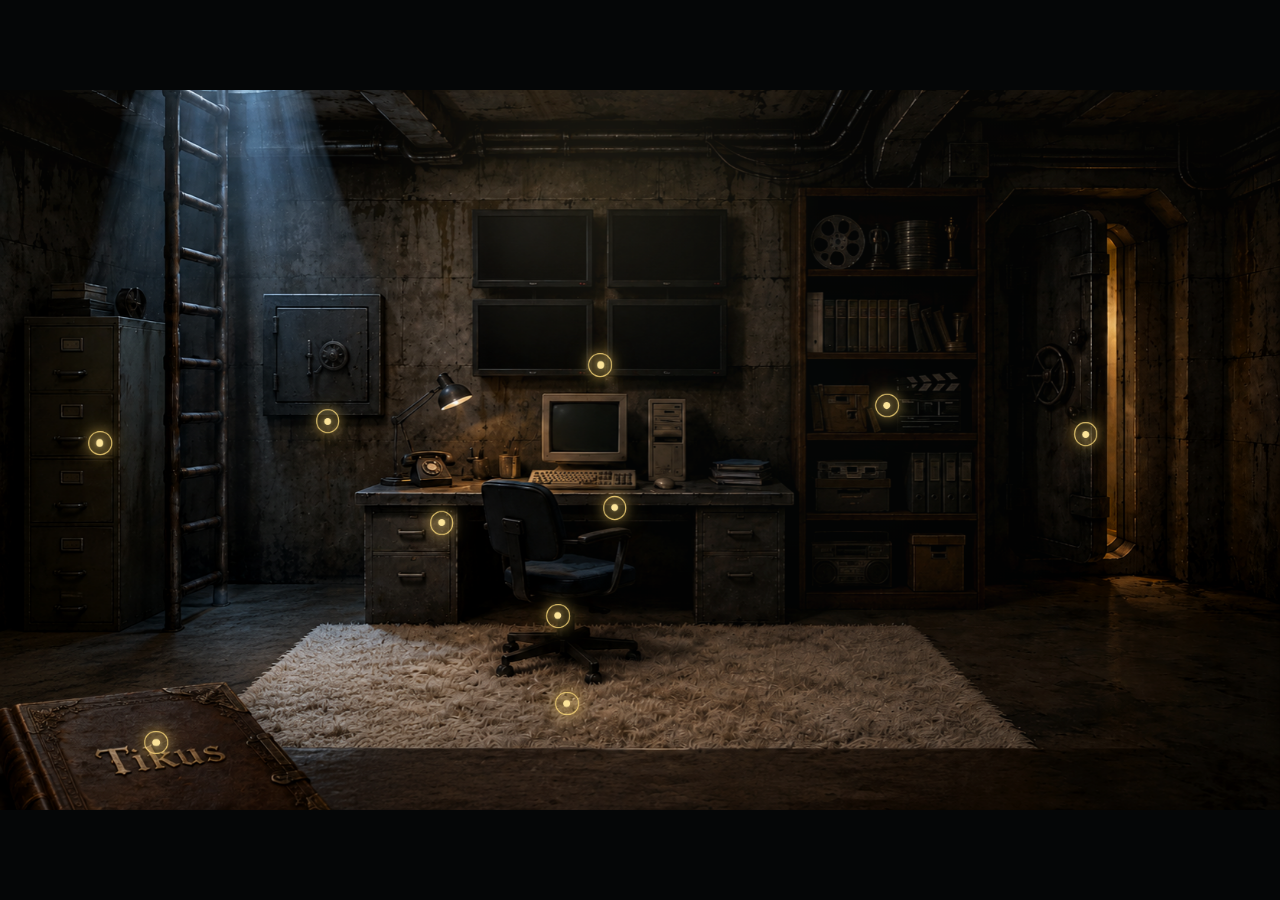
==== commit 6a318691: "Removed welcome hatch" ====
--- a/index.html
+++ b/index.html
@@ -4,28 +4,12 @@
   <meta charset="utf-8" />
   <meta name="viewport" content="width=device-width, initial-scale=1, viewport-fit=cover" />
   <title>Feisk Productions Vault</title>
-  <link rel="stylesheet" href="css/loading-screen.css" />
   <link rel="stylesheet" href="style.css" />
   <link rel="stylesheet" href="prop-placement.css" />
 </head>
 <body>
-  <main id="app" class="app app--loading">
-    <section id="loadingScreen" class="loading-screen screen" aria-label="Feisk Productions Vault loading screen">
-      <div class="loading-screen__bg" aria-hidden="true"></div>
-      <img class="loading-screen__sign" src="assets/ui/feisk-sign.png" alt="Feisk Productions" />
-      <button id="hatchButton" class="loading-screen__hatch" type="button" disabled aria-label="Click the vault hatch to enter">
-        <img class="loading-screen__hatch-closed" src="assets/ui/hatch-closed.png" alt="Closed vault hatch" />
-        <img class="loading-screen__hatch-open" src="assets/ui/hatch-open.png" alt="Open vault hatch with ladder" />
-      </button>
-      <div class="loading-screen__status">
-        <p id="loadingText">Loading vault assets...</p>
-        <div class="loading-screen__progress" aria-hidden="true">
-          <span id="loadingProgress"></span>
-        </div>
-      </div>
-    </section>
-
-    <section id="bunkerScene" class="bunker-scene screen" aria-label="Feisk Productions bunker room">
+  <main id="app" class="app app--inside app--ready app--direct">
+    <section id="bunkerScene" class="bunker-scene bunker-scene--active screen" aria-label="Feisk Productions bunker room">
       <div id="sceneViewport" class="scene-viewport">
         <div id="sceneStage" class="scene-stage">
           <img id="bunkerBackground" class="bunker-scene__image" src="" alt="Feisk Productions bunker room" draggable="false" />
@@ -101,7 +85,6 @@
     </aside>
   </main>
 
-  <script src="js/loading-screen.js"></script>
   <script src="data.js"></script>
   <script src="script.js"></script>
 </body>
--- a/style.css
+++ b/style.css
@@ -85,30 +85,118 @@
   padding: 0;
   border: 1px solid transparent;
   border-radius: 10px;
-  background: rgba(255, 214, 102, 0);
+  background: transparent;
   cursor: pointer;
   pointer-events: auto;
-  transition: box-shadow 160ms ease, border-color 160ms ease, background 160ms ease;
+  transition: border-color 160ms ease, background 160ms ease, box-shadow 160ms ease;
   touch-action: none;
+}
+.hotspot__dot {
+  position: absolute;
+  width: clamp(16px, 1.85vw, 25px);
+  height: clamp(16px, 1.85vw, 25px);
+  transform: translate(-50%, -50%);
+  pointer-events: none;
+  filter: drop-shadow(0 0 10px rgba(255, 214, 102, 0.52));
+}
+.hotspot__dot-core,
+.hotspot__dot-ring,
+.hotspot__dot-pulse {
+  position: absolute;
+  inset: 0;
+  border-radius: 50%;
+}
+.hotspot__dot-core {
+  inset: 35%;
+  background: #fbe49a;
+  box-shadow:
+    0 0 8px rgba(255, 230, 148, 0.95),
+    0 0 16px rgba(255, 177, 63, 0.44);
+}
+.hotspot__dot-ring {
+  border: 1px solid rgba(255, 231, 157, 0.72);
+  box-shadow:
+    inset 0 0 8px rgba(255, 222, 126, 0.28),
+    0 0 12px rgba(255, 214, 102, 0.34);
+  animation: hotspotDotBreathe 2.4s ease-in-out infinite;
+}
+.hotspot__dot-pulse {
+  border: 1px solid rgba(255, 214, 102, 0.55);
+  animation: hotspotDotPulse 2.4s ease-out infinite;
+}
+.hotspot__label {
+  position: absolute;
+  left: 50%;
+  top: calc(50% - 28px);
+  transform: translate(-50%, 4px);
+  width: max-content;
+  max-width: 180px;
+  padding: 5px 8px;
+  border: 1px solid rgba(215, 178, 90, 0.46);
+  border-radius: 999px;
+  background: rgba(5, 8, 9, 0.78);
+  color: #f9e2a5;
+  font-size: 0.66rem;
+  letter-spacing: 0.08em;
+  text-transform: uppercase;
+  opacity: 0;
+  pointer-events: none;
+  white-space: nowrap;
+  box-shadow: 0 8px 24px rgba(0,0,0,0.36);
+  transition: opacity 160ms ease, transform 160ms ease;
 }
 .hotspot:hover,
 .hotspot:focus-visible,
 .hotspot.is-active {
   outline: none;
-  border-color: rgba(255, 214, 102, 0.5);
-  background: rgba(255, 214, 102, 0.065);
+}
+.hotspot:hover .hotspot__dot,
+.hotspot:focus-visible .hotspot__dot,
+.hotspot.is-active .hotspot__dot {
+  filter: drop-shadow(0 0 18px rgba(255, 221, 111, 0.78));
+}
+.hotspot:hover .hotspot__dot-ring,
+.hotspot:focus-visible .hotspot__dot-ring,
+.hotspot.is-active .hotspot__dot-ring {
+  border-color: rgba(255, 238, 177, 0.96);
   box-shadow:
-    0 0 14px rgba(255, 214, 102, 0.36),
-    0 0 32px rgba(255, 214, 102, 0.18),
-    inset 0 0 18px rgba(255, 214, 102, 0.11);
+    inset 0 0 12px rgba(255, 230, 150, 0.36),
+    0 0 22px rgba(255, 214, 102, 0.62);
+}
+.hotspot:hover .hotspot__dot-pulse,
+.hotspot:focus-visible .hotspot__dot-pulse,
+.hotspot.is-active .hotspot__dot-pulse {
+  animation-duration: 1.1s;
+}
+.hotspot:hover .hotspot__label,
+.hotspot:focus-visible .hotspot__label,
+.hotspot.is-active .hotspot__label {
+  opacity: 1;
+  transform: translate(-50%, 0);
 }
 .hotspot.is-selected {
   border-color: rgba(123, 240, 177, 0.9);
-  background: rgba(123, 240, 177, 0.08);
+  background: rgba(123, 240, 177, 0.05);
   box-shadow:
     0 0 0 1px rgba(123, 240, 177, 0.35),
-    0 0 22px rgba(123, 240, 177, 0.3),
-    inset 0 0 18px rgba(123, 240, 177, 0.12);
+    inset 0 0 22px rgba(123, 240, 177, 0.12);
+}
+.hotspot.is-selected .hotspot__dot-core {
+  background: #8ff6bd;
+  box-shadow: 0 0 12px rgba(123, 240, 177, 0.95), 0 0 24px rgba(123, 240, 177, 0.42);
+}
+.hotspot.is-selected .hotspot__dot-ring,
+.hotspot.is-selected .hotspot__dot-pulse {
+  border-color: rgba(123, 240, 177, 0.84);
+}
+@keyframes hotspotDotBreathe {
+  0%, 100% { transform: scale(0.94); opacity: 0.82; }
+  50% { transform: scale(1.1); opacity: 1; }
+}
+@keyframes hotspotDotPulse {
+  0% { transform: scale(0.82); opacity: 0.64; }
+  72% { transform: scale(2.25); opacity: 0; }
+  100% { transform: scale(2.25); opacity: 0; }
 }
 .edit-ladder-hotspot {
   position: absolute;
@@ -462,3 +550,11 @@
     max-height: 160px;
   }
 }
+
+
+/* Direct-to-bunker mode: no hatch/loading welcome screen. */
+.app--direct .bunker-scene {
+  opacity: 1;
+  transform: none;
+  pointer-events: auto;
+}
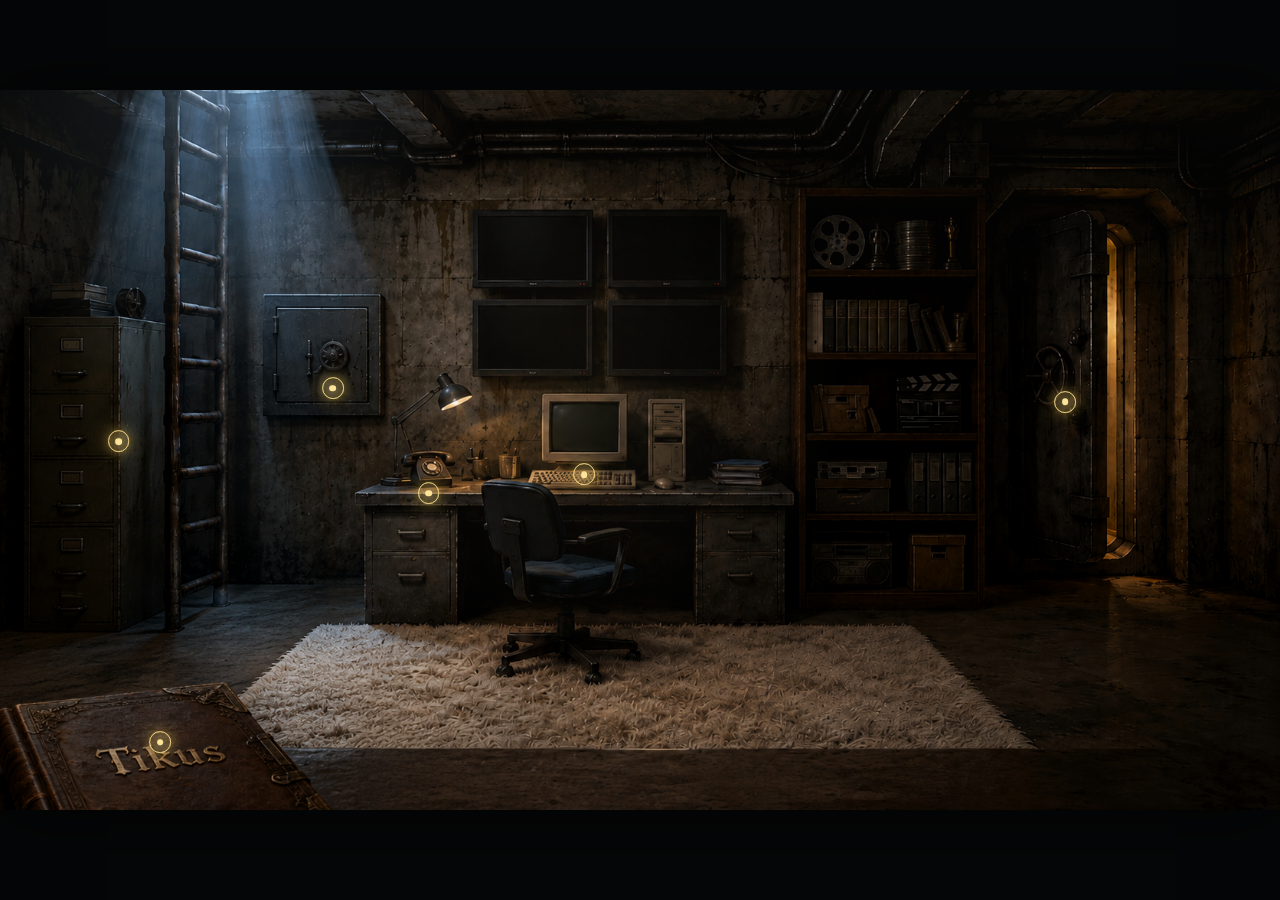
==== commit d95f955f: "Computer terminal update" ====
--- a/index.html
+++ b/index.html
@@ -4,85 +4,106 @@
   <meta charset="utf-8" />
   <meta name="viewport" content="width=device-width, initial-scale=1, viewport-fit=cover" />
   <title>Feisk Productions Vault</title>
+  <meta name="description" content="Feisk Productions immersive bunker archive." />
   <link rel="stylesheet" href="style.css" />
   <link rel="stylesheet" href="prop-placement.css" />
 </head>
 <body>
-  <main id="app" class="app app--inside app--ready app--direct">
-    <section id="bunkerScene" class="bunker-scene bunker-scene--active screen" aria-label="Feisk Productions bunker room">
+  <main id="app" class="app app--direct" aria-live="polite">
+    <section id="bunkerScene" class="bunker-scene screen bunker-scene--active" aria-label="Feisk Productions bunker room">
       <div id="sceneViewport" class="scene-viewport">
-        <div id="sceneStage" class="scene-stage">
-          <img id="bunkerBackground" class="bunker-scene__image" src="" alt="Feisk Productions bunker room" draggable="false" />
+        <div id="sceneStage" class="scene-stage" aria-label="Interactive bunker scene">
+          <img
+            id="bunkerBackground"
+            class="bunker-scene__image"
+            src="assets/backgrounds/bunker-room-final.png"
+            alt="An illustrated underground bunker office archive"
+            draggable="false"
+          />
+
           <div class="bunker-effects" aria-hidden="true">
             <div class="bunker-light-flicker"></div>
             <div id="dustLayer" class="dust-layer"></div>
           </div>
+
           <div id="hotspotsLayer" class="hotspots-layer" aria-label="Interactive bunker objects"></div>
-          <button id="editLadderHotspot" class="edit-ladder-hotspot" type="button" aria-label="Hidden editor trigger"></button>
-        </div>
-      </div>
-      <div id="panHint" class="pan-hint">Drag sideways to inspect the bunker</div>
-    </section>
 
-    <section id="rotatePrompt" class="rotate-prompt" hidden aria-hidden="true">
-      <div class="rotate-prompt__panel">
-        <div class="rotate-prompt__icon">↻</div>
-        <h2>Rotate for full bunker view</h2>
-        <p>This vault is designed as a widescreen point-and-click scene.</p>
-        <div class="rotate-prompt__actions">
-          <button id="forceRotateButton" type="button">Force rotate</button>
-          <button id="continuePortraitButton" type="button">Continue in portrait</button>
+          <button
+            id="editLadderHotspot"
+            class="edit-ladder-hotspot"
+            type="button"
+            aria-label="Hidden editor access"
+            title=""
+          ></button>
         </div>
       </div>
     </section>
 
     <div id="panelBackdrop" class="panel-backdrop" hidden></div>
-    <article id="infoPanel" class="info-panel" aria-hidden="true" role="dialog" aria-modal="true">
-      <button id="closePanelButton" class="info-panel__close" type="button" aria-label="Close information panel">×</button>
-      <p id="infoKicker" class="info-panel__kicker"></p>
-      <h2 id="infoTitle" class="info-panel__title"></h2>
+
+    <aside id="infoPanel" class="info-panel" role="dialog" aria-modal="true" aria-labelledby="panelTitle" hidden>
+      <button id="panelClose" class="info-panel__close" type="button" aria-label="Close information panel">×</button>
+      <p id="panelKicker" class="info-panel__kicker"></p>
+      <h2 id="panelTitle" class="info-panel__title"></h2>
       <div class="info-panel__scroll">
-        <p id="infoBody" class="info-panel__body"></p>
+        <p id="panelBody" class="info-panel__body"></p>
       </div>
-    </article>
+    </aside>
 
-    <section id="computerOverlay" class="computer-overlay" aria-hidden="true" role="dialog" aria-modal="true">
-      <div class="computer-terminal">
-        <header class="computer-terminal__header">
-          <span>FEISK TERMINAL // ARCHIVE ACCESS</span>
-          <button id="computerCloseButton" type="button" aria-label="Close computer terminal">×</button>
+    <section id="desktopOverlay" class="desktop-overlay" aria-label="Feisk terminal desktop" hidden>
+      <div id="desktopShell" class="desktop-shell" role="dialog" aria-modal="true" aria-labelledby="desktopTitle">
+        <header class="desktop-shell__topbar">
+          <div>
+            <p class="desktop-shell__kicker">FEISK TERMINAL // ARCHIVE ACCESS</p>
+            <h2 id="desktopTitle">Feisk Productions Desktop</h2>
+          </div>
+          <button id="desktopClose" class="desktop-shell__close" type="button" aria-label="Close desktop">×</button>
         </header>
-        <div class="computer-terminal__body">
-          <nav id="computerIcons" class="computer-icons" aria-label="Computer archive icons"></nav>
-          <article class="computer-window">
-            <p id="computerWindowKicker" class="computer-window__kicker">Select a file</p>
-            <h2 id="computerWindowTitle">Feisk Productions</h2>
-            <p id="computerWindowBody">Choose an icon to open a bunker archive window.</p>
-          </article>
+
+        <div class="desktop-screen">
+          <div class="desktop-wallpaper" aria-hidden="true"></div>
+          <div id="desktopIcons" class="desktop-icons" aria-label="Desktop icons"></div>
+          <div id="desktopWindowLayer" class="desktop-window-layer" aria-live="polite"></div>
         </div>
+
+        <footer class="desktop-taskbar">
+          <button id="desktopStart" class="desktop-start" type="button">FEISK</button>
+          <div id="desktopTaskList" class="desktop-task-list" aria-label="Open archive windows"></div>
+          <div id="desktopClock" class="desktop-clock" aria-label="Terminal status">ARCHIVE ONLINE</div>
+        </footer>
       </div>
     </section>
 
-    <aside id="editorPanel" class="editor-panel" hidden>
-      <header id="editorHeader" class="editor-panel__header">
-        <span>Placement Editor</span>
-        <div class="editor-panel__window-buttons">
-          <button id="editorMinimiseButton" type="button" aria-label="Minimise editor">–</button>
-          <button id="editorCloseButton" type="button" aria-label="Close editor">×</button>
+    <section id="placementEditor" class="editor-panel" aria-label="Placement editor" hidden>
+      <header id="editorDragHandle" class="editor-panel__header">
+        <div>
+          <p class="editor-panel__kicker">Placement Editor</p>
+          <h2>Hotspot Dots</h2>
+        </div>
+        <div class="editor-panel__window-actions">
+          <button id="editorMinimise" type="button" aria-label="Minimise editor">–</button>
+          <button id="editorClose" type="button" aria-label="Close editor">×</button>
         </div>
       </header>
       <div id="editorBody" class="editor-panel__body">
-        <p id="editorStatus" class="editor-panel__status">Triple-click the ladder to toggle this editor.</p>
-        <h3 id="editorSelected">No hotspot selected</h3>
-        <pre id="editorValues"></pre>
-        <div class="editor-panel__buttons">
-          <button id="editorCopyButton" type="button">Copy placement</button>
-          <button id="editorDownloadButton" type="button">Download data.js</button>
-          <button id="editorResetButton" type="button">Reset</button>
+        <p class="editor-panel__hint">Triple-click the ladder to toggle. Drag a box to move it, drag the gold corner to resize, or drag the green dot handle to move the visible dot.</p>
+        <h3 id="editorSelectedTitle">No hotspot selected</h3>
+        <div class="editor-grid">
+          <label>X <input id="editorX" type="number" step="0.1" /></label>
+          <label>Y <input id="editorY" type="number" step="0.1" /></label>
+          <label>W <input id="editorWidth" type="number" step="0.1" /></label>
+          <label>H <input id="editorHeight" type="number" step="0.1" /></label>
+          <label>Dot X <input id="editorDotX" type="number" step="0.1" /></label>
+          <label>Dot Y <input id="editorDotY" type="number" step="0.1" /></label>
         </div>
-        <p class="editor-panel__help">Drag hotspots to move. Drag the gold handle to resize. Drag this window by its header.</p>
+        <div class="editor-actions">
+          <button id="copyPlacement" type="button">Copy placement</button>
+          <button id="downloadData" type="button">Download data.js</button>
+          <button id="resetPlacement" type="button">Reset</button>
+        </div>
       </div>
-    </aside>
+      <button id="editorRestore" class="editor-restore" type="button" hidden>▢ Editor</button>
+    </section>
   </main>
 
   <script src="data.js"></script>
--- a/style.css
+++ b/style.css
@@ -1,12 +1,20 @@
-[hidden] { display: none !important; }
+[hidden] {
+  display: none !important;
+}
+
 :root {
   --color-black: #030405;
   --color-warning: #d7b25a;
   --color-green: #7bf0b1;
   --color-panel: rgba(8, 13, 15, 0.95);
+  --scene-ratio: 1.7777777778;
   --font-ui: 'Trebuchet MS', Verdana, Arial, sans-serif;
 }
-* { box-sizing: border-box; }
+
+* {
+  box-sizing: border-box;
+}
+
 html,
 body {
   width: 100%;
@@ -17,7 +25,11 @@
   color: #f3efe4;
   font-family: var(--font-ui);
 }
-button { font: inherit; }
+
+button {
+  font: inherit;
+}
+
 .app {
   position: relative;
   width: 100vw;
@@ -25,80 +37,135 @@
   overflow: hidden;
   background: #050607;
 }
+
 .screen {
   position: absolute;
   inset: 0;
   width: 100%;
   height: 100%;
 }
+
 .bunker-scene {
   z-index: 5;
-  opacity: 0;
-  transform: translateY(6vh) scale(1.03);
-  transition: opacity 900ms ease, transform 900ms ease;
+  opacity: 1;
   background: #050607;
   overflow: hidden;
-  pointer-events: none;
-}
-.bunker-scene--active {
-  opacity: 1;
-  transform: translateY(0) scale(1);
   pointer-events: auto;
 }
+
 .scene-viewport {
   position: absolute;
   inset: 0;
-  overflow: hidden;
-  background: #050607;
-  touch-action: none;
-  cursor: grab;
-}
-.scene-viewport.is-dragging { cursor: grabbing; }
+  display: grid;
+  place-items: center;
+  overflow: hidden;
+  background:
+    radial-gradient(circle at 50% 50%, rgba(215, 178, 90, 0.05), transparent 42%),
+    #050607;
+  touch-action: manipulation;
+}
+
 .scene-stage {
-  position: absolute;
-  left: 0;
-  top: 50%;
-  height: 100dvh;
-  width: auto;
-  transform: translate3d(0, -50%, 0);
-  transform-origin: left center;
-  will-change: transform;
+  position: relative;
+  width: min(100vw, calc(100dvh * var(--scene-ratio)));
+  height: min(100dvh, calc(100vw / var(--scene-ratio)));
+  aspect-ratio: 16 / 9;
+  overflow: hidden;
   user-select: none;
-}
+  box-shadow: 0 0 70px rgba(0, 0, 0, 0.72);
+}
+
 .bunker-scene__image {
   display: block;
+  width: 100%;
   height: 100%;
-  width: auto;
-  max-width: none;
+  object-fit: contain;
   user-select: none;
   pointer-events: none;
 }
+
+.bunker-effects {
+  position: absolute;
+  inset: 0;
+  z-index: 7;
+  pointer-events: none;
+  overflow: hidden;
+}
+
+.bunker-light-flicker {
+  position: absolute;
+  inset: -8%;
+  background:
+    radial-gradient(circle at 20% 8%, rgba(185, 220, 255, 0.22), transparent 20%),
+    radial-gradient(circle at 46% 43%, rgba(255, 226, 160, 0.10), transparent 28%),
+    linear-gradient(180deg, rgba(255, 236, 180, 0.035), transparent 36%, rgba(0,0,0,0.18));
+  mix-blend-mode: screen;
+  opacity: 0.52;
+  animation: bunkerFlicker 7.5s infinite steps(1, end);
+}
+
+.dust-layer {
+  position: absolute;
+  inset: 0;
+  overflow: hidden;
+  opacity: 0.48;
+}
+
+.dust-particle {
+  position: absolute;
+  width: var(--dust-size, 2px);
+  height: var(--dust-size, 2px);
+  left: var(--dust-left, 50%);
+  top: 110%;
+  border-radius: 50%;
+  background: rgba(240, 223, 176, 0.55);
+  box-shadow: 0 0 8px rgba(240, 223, 176, 0.25);
+  animation: dustFloat var(--dust-duration, 18s) linear infinite;
+  animation-delay: var(--dust-delay, 0s);
+}
+
 .hotspots-layer {
   position: absolute;
   inset: 0;
   z-index: 18;
   pointer-events: none;
 }
+
 .hotspot {
   position: absolute;
   z-index: 19;
   padding: 0;
   border: 1px solid transparent;
-  border-radius: 10px;
+  border-radius: 12px;
   background: transparent;
   cursor: pointer;
   pointer-events: auto;
   transition: border-color 160ms ease, background 160ms ease, box-shadow 160ms ease;
-  touch-action: none;
-}
+  touch-action: manipulation;
+}
+
+.hotspot::before {
+  content: '';
+  position: absolute;
+  inset: -9%;
+  border-radius: inherit;
+  opacity: 0;
+  background: radial-gradient(circle at var(--local-dot-x, 50%) var(--local-dot-y, 50%), rgba(255, 214, 102, 0.18), transparent 58%);
+  box-shadow: inset 0 0 25px rgba(255, 214, 102, 0.12), 0 0 22px rgba(255, 214, 102, 0.10);
+  transition: opacity 180ms ease;
+}
+
 .hotspot__dot {
   position: absolute;
-  width: clamp(16px, 1.85vw, 25px);
-  height: clamp(16px, 1.85vw, 25px);
+  width: clamp(14px, 1.7vw, 25px);
+  height: clamp(14px, 1.7vw, 25px);
+  left: var(--local-dot-x, 50%);
+  top: var(--local-dot-y, 50%);
   transform: translate(-50%, -50%);
   pointer-events: none;
   filter: drop-shadow(0 0 10px rgba(255, 214, 102, 0.52));
 }
+
 .hotspot__dot-core,
 .hotspot__dot-ring,
 .hotspot__dot-pulse {
@@ -106,35 +173,35 @@
   inset: 0;
   border-radius: 50%;
 }
+
 .hotspot__dot-core {
   inset: 35%;
   background: #fbe49a;
-  box-shadow:
-    0 0 8px rgba(255, 230, 148, 0.95),
-    0 0 16px rgba(255, 177, 63, 0.44);
-}
+  box-shadow: 0 0 8px rgba(255, 230, 148, 0.95), 0 0 16px rgba(255, 177, 63, 0.44);
+}
+
 .hotspot__dot-ring {
   border: 1px solid rgba(255, 231, 157, 0.72);
-  box-shadow:
-    inset 0 0 8px rgba(255, 222, 126, 0.28),
-    0 0 12px rgba(255, 214, 102, 0.34);
+  box-shadow: inset 0 0 8px rgba(255, 222, 126, 0.28), 0 0 12px rgba(255, 214, 102, 0.34);
   animation: hotspotDotBreathe 2.4s ease-in-out infinite;
 }
+
 .hotspot__dot-pulse {
   border: 1px solid rgba(255, 214, 102, 0.55);
   animation: hotspotDotPulse 2.4s ease-out infinite;
 }
+
 .hotspot__label {
   position: absolute;
-  left: 50%;
-  top: calc(50% - 28px);
-  transform: translate(-50%, 4px);
+  left: var(--local-dot-x, 50%);
+  top: calc(var(--local-dot-y, 50%) - 34px);
+  transform: translate(-50%, 6px);
   width: max-content;
-  max-width: 180px;
+  max-width: min(190px, 42vw);
   padding: 5px 8px;
   border: 1px solid rgba(215, 178, 90, 0.46);
   border-radius: 999px;
-  background: rgba(5, 8, 9, 0.78);
+  background: rgba(5, 8, 9, 0.82);
   color: #f9e2a5;
   font-size: 0.66rem;
   letter-spacing: 0.08em;
@@ -145,59 +212,56 @@
   box-shadow: 0 8px 24px rgba(0,0,0,0.36);
   transition: opacity 160ms ease, transform 160ms ease;
 }
+
 .hotspot:hover,
 .hotspot:focus-visible,
 .hotspot.is-active {
   outline: none;
 }
+
+.hotspot:hover::before,
+.hotspot:focus-visible::before,
+.hotspot.is-active::before {
+  opacity: 1;
+}
+
 .hotspot:hover .hotspot__dot,
 .hotspot:focus-visible .hotspot__dot,
 .hotspot.is-active .hotspot__dot {
   filter: drop-shadow(0 0 18px rgba(255, 221, 111, 0.78));
 }
+
 .hotspot:hover .hotspot__dot-ring,
 .hotspot:focus-visible .hotspot__dot-ring,
 .hotspot.is-active .hotspot__dot-ring {
   border-color: rgba(255, 238, 177, 0.96);
-  box-shadow:
-    inset 0 0 12px rgba(255, 230, 150, 0.36),
-    0 0 22px rgba(255, 214, 102, 0.62);
-}
+  box-shadow: inset 0 0 12px rgba(255, 230, 150, 0.36), 0 0 22px rgba(255, 214, 102, 0.62);
+}
+
 .hotspot:hover .hotspot__dot-pulse,
 .hotspot:focus-visible .hotspot__dot-pulse,
 .hotspot.is-active .hotspot__dot-pulse {
   animation-duration: 1.1s;
 }
+
 .hotspot:hover .hotspot__label,
 .hotspot:focus-visible .hotspot__label,
 .hotspot.is-active .hotspot__label {
   opacity: 1;
   transform: translate(-50%, 0);
 }
+
 .hotspot.is-selected {
   border-color: rgba(123, 240, 177, 0.9);
   background: rgba(123, 240, 177, 0.05);
-  box-shadow:
-    0 0 0 1px rgba(123, 240, 177, 0.35),
-    inset 0 0 22px rgba(123, 240, 177, 0.12);
-}
+  box-shadow: 0 0 0 1px rgba(123, 240, 177, 0.35), inset 0 0 22px rgba(123, 240, 177, 0.12);
+}
+
 .hotspot.is-selected .hotspot__dot-core {
   background: #8ff6bd;
   box-shadow: 0 0 12px rgba(123, 240, 177, 0.95), 0 0 24px rgba(123, 240, 177, 0.42);
 }
-.hotspot.is-selected .hotspot__dot-ring,
-.hotspot.is-selected .hotspot__dot-pulse {
-  border-color: rgba(123, 240, 177, 0.84);
-}
-@keyframes hotspotDotBreathe {
-  0%, 100% { transform: scale(0.94); opacity: 0.82; }
-  50% { transform: scale(1.1); opacity: 1; }
-}
-@keyframes hotspotDotPulse {
-  0% { transform: scale(0.82); opacity: 0.64; }
-  72% { transform: scale(2.25); opacity: 0; }
-  100% { transform: scale(2.25); opacity: 0; }
-}
+
 .edit-ladder-hotspot {
   position: absolute;
   left: 12.5%;
@@ -210,27 +274,11 @@
   background: transparent;
   cursor: default;
 }
+
 .edit-ladder-hotspot--ping {
   box-shadow: inset 0 0 28px rgba(123, 240, 177, 0.18);
 }
-.pan-hint {
-  display: none;
-  position: fixed;
-  left: 50%;
-  bottom: max(10px, env(safe-area-inset-bottom));
-  z-index: 12;
-  transform: translateX(-50%);
-  padding: 7px 10px;
-  border: 1px solid rgba(215, 178, 90, 0.42);
-  border-radius: 999px;
-  background: rgba(0, 0, 0, 0.56);
-  color: #f5d890;
-  font-size: 0.68rem;
-  letter-spacing: 0.06em;
-  text-transform: uppercase;
-  white-space: nowrap;
-  pointer-events: none;
-}
+
 .panel-backdrop {
   position: absolute;
   inset: 0;
@@ -238,6 +286,7 @@
   background: rgba(0,0,0,0.28);
   backdrop-filter: blur(2px);
 }
+
 .info-panel {
   position: absolute;
   right: clamp(18px, 5vw, 64px);
@@ -257,11 +306,13 @@
   pointer-events: none;
   transition: opacity 200ms ease, transform 200ms ease;
 }
+
 .app--panel-open .info-panel {
   opacity: 1;
   transform: translateY(0) scale(1);
   pointer-events: auto;
 }
+
 .info-panel__close {
   position: absolute;
   right: 10px;
@@ -276,12 +327,14 @@
   font-size: 1.35rem;
   line-height: 1;
 }
+
 .info-panel__close:hover,
 .info-panel__close:focus-visible {
   color: #111;
   background: var(--color-warning);
   outline: none;
 }
+
 .info-panel__kicker {
   flex: none;
   margin: 0 34px 8px 0;
@@ -290,6 +343,7 @@
   letter-spacing: 0.16em;
   text-transform: uppercase;
 }
+
 .info-panel__title {
   flex: none;
   margin: 0 34px 12px 0;
@@ -297,11 +351,13 @@
   font-size: clamp(1.25rem, 3vw, 1.9rem);
   line-height: 1.08;
 }
+
 .info-panel__scroll {
   min-height: 0;
   overflow-y: auto;
   padding-right: 4px;
 }
+
 .info-panel__body {
   margin: 0;
   color: #d4d0c4;
@@ -309,171 +365,300 @@
   line-height: 1.55;
   white-space: pre-line;
 }
-.bunker-effects {
-  position: absolute;
-  inset: 0;
-  z-index: 7;
-  pointer-events: none;
-  overflow: hidden;
-}
-.bunker-light-flicker {
-  position: absolute;
-  inset: -8%;
-  background:
-    radial-gradient(circle at 47% 19%, rgba(255, 231, 160, 0.18), transparent 22%),
-    radial-gradient(circle at 62% 42%, rgba(128, 186, 180, 0.06), transparent 34%),
-    linear-gradient(180deg, rgba(255, 236, 180, 0.045), transparent 34%, rgba(0,0,0,0.18));
-  mix-blend-mode: screen;
-  opacity: 0.55;
-  animation: bunkerFlicker 7.5s infinite steps(1, end);
-}
-.dust-layer {
-  position: absolute;
-  inset: 0;
-  overflow: hidden;
-  opacity: 0.48;
-}
-.dust-particle {
-  position: absolute;
-  width: var(--dust-size, 2px);
-  height: var(--dust-size, 2px);
-  left: var(--dust-left, 50%);
-  top: 110%;
-  border-radius: 50%;
-  background: rgba(240, 223, 176, 0.55);
-  box-shadow: 0 0 8px rgba(240, 223, 176, 0.25);
-  animation: dustFloat var(--dust-duration, 18s) linear infinite;
-  animation-delay: var(--dust-delay, 0s);
-}
-.rotate-prompt {
+
+.desktop-overlay {
   position: fixed;
   inset: 0;
-  z-index: 60;
+  z-index: 55;
   display: grid;
   place-items: center;
-  padding: 18px;
-  background: rgba(0,0,0,0.72);
-}
-.rotate-prompt__panel {
-  width: min(92vw, 420px);
-  padding: 22px;
-  border: 2px solid rgba(215,178,90,0.65);
-  border-radius: 14px;
-  background: rgba(8,13,15,0.96);
-  text-align: center;
-  box-shadow: 0 24px 80px rgba(0,0,0,0.65);
-}
-.rotate-prompt__icon {
-  font-size: 2.3rem;
-  color: var(--color-warning);
-}
-.rotate-prompt h2 {
-  margin: 8px 0;
-  color: #f8e6b9;
-}
-.rotate-prompt p {
-  margin: 0 0 16px;
-  color: #d4d0c4;
-}
-.rotate-prompt__actions {
-  display: flex;
-  gap: 10px;
-  justify-content: center;
-  flex-wrap: wrap;
-}
-.rotate-prompt button,
-.editor-panel button,
-.computer-terminal button {
-  border: 1px solid rgba(215,178,90,0.5);
-  border-radius: 8px;
-  background: rgba(255,255,255,0.06);
-  color: #f7e7bd;
-  cursor: pointer;
-}
-.rotate-prompt button {
-  padding: 10px 12px;
-}
-.computer-overlay {
-  position: fixed;
-  inset: 0;
-  z-index: 55;
-  display: none;
-  place-items: center;
-  padding: 18px;
+  padding: clamp(10px, 2vw, 22px);
   background: rgba(0,0,0,0.78);
-}
-.app--computer-open .computer-overlay {
-  display: grid;
-}
-.computer-terminal {
-  width: min(94vw, 900px);
-  height: min(86dvh, 620px);
+  backdrop-filter: blur(4px);
+}
+
+.desktop-shell {
+  width: min(96vw, 1050px);
+  height: min(92dvh, 690px);
   display: flex;
   flex-direction: column;
+  overflow: hidden;
   border: 2px solid rgba(123,240,177,0.55);
-  border-radius: 12px;
-  background: radial-gradient(circle at 50% 0%, rgba(68,255,166,0.08), transparent 42%), #06100c;
+  border-radius: 14px;
+  background: #06100c;
   color: #b7ffd5;
   box-shadow: 0 0 55px rgba(123,240,177,0.18), 0 30px 90px rgba(0,0,0,0.8);
 }
-.computer-terminal__header {
+
+.desktop-shell__topbar {
   display: flex;
   align-items: center;
   justify-content: space-between;
+  gap: 12px;
+  flex: none;
   padding: 12px 14px;
   border-bottom: 1px solid rgba(123,240,177,0.3);
+  background: linear-gradient(180deg, rgba(123,240,177,0.12), rgba(0,0,0,0.1));
+}
+
+.desktop-shell__kicker {
+  margin: 0 0 3px;
+  color: var(--color-warning);
+  font-size: 0.68rem;
+  letter-spacing: 0.16em;
+  text-transform: uppercase;
+}
+
+.desktop-shell h2 {
+  margin: 0;
+  color: #e8ffe9;
+  font-size: clamp(1rem, 2vw, 1.35rem);
+}
+
+.desktop-shell__close {
+  width: 36px;
+  height: 34px;
+  border: 1px solid rgba(123,240,177,0.4);
+  border-radius: 8px;
+  background: rgba(255,255,255,0.06);
+  color: #b7ffd5;
+  cursor: pointer;
+}
+
+.desktop-screen {
+  position: relative;
+  flex: 1;
+  min-height: 0;
+  overflow: hidden;
+  background:
+    repeating-linear-gradient(0deg, rgba(255,255,255,0.035) 0 1px, transparent 1px 3px),
+    radial-gradient(circle at 50% 22%, rgba(123,240,177,0.10), transparent 32%),
+    linear-gradient(135deg, #06100c, #091619 48%, #040606);
+}
+
+.desktop-wallpaper {
+  position: absolute;
+  inset: 0;
+  opacity: 0.32;
+  pointer-events: none;
+  background:
+    linear-gradient(90deg, rgba(123,240,177,0.09) 1px, transparent 1px),
+    linear-gradient(0deg, rgba(123,240,177,0.07) 1px, transparent 1px);
+  background-size: 48px 48px;
+  mask-image: radial-gradient(circle at 50% 42%, black, transparent 78%);
+}
+
+.desktop-icons {
+  position: absolute;
+  left: 14px;
+  top: 14px;
+  z-index: 2;
+  display: grid;
+  grid-template-columns: repeat(2, minmax(72px, 90px));
+  gap: 12px 10px;
+}
+
+.desktop-icon {
+  width: 86px;
+  min-height: 82px;
+  padding: 7px 5px;
+  border: 1px solid transparent;
+  border-radius: 8px;
+  background: rgba(0, 0, 0, 0.10);
+  color: #b7ffd5;
+  text-align: center;
+  cursor: pointer;
+}
+
+.desktop-icon:hover,
+.desktop-icon:focus-visible,
+.desktop-icon.is-selected {
+  outline: none;
+  border-color: rgba(123,240,177,0.45);
+  background: rgba(123,240,177,0.12);
+  box-shadow: 0 0 18px rgba(123,240,177,0.14);
+}
+
+.desktop-icon__symbol {
+  width: 38px;
+  height: 38px;
+  display: grid;
+  place-items: center;
+  margin: 0 auto 6px;
+  border: 1px solid rgba(123,240,177,0.42);
+  border-radius: 9px;
+  background: rgba(0,0,0,0.34);
+  color: #f4d77e;
+  font-weight: 700;
+  font-size: 1.1rem;
+  text-shadow: 0 0 12px rgba(123,240,177,0.5);
+}
+
+.desktop-icon__label {
+  display: block;
+  color: #c9ffe0;
+  font-size: 0.7rem;
+  line-height: 1.12;
+  text-shadow: 0 2px 4px rgba(0,0,0,0.9);
+}
+
+.desktop-window-layer {
+  position: absolute;
+  inset: 0;
+  z-index: 4;
+  pointer-events: none;
+}
+
+.desktop-window {
+  position: absolute;
+  width: min(480px, calc(100% - 28px));
+  min-height: 230px;
+  max-height: calc(100% - 34px);
+  display: flex;
+  flex-direction: column;
+  overflow: hidden;
+  border: 1px solid rgba(123,240,177,0.48);
+  border-radius: 10px;
+  background: rgba(4, 12, 10, 0.97);
+  color: #b7ffd5;
+  box-shadow: 0 22px 65px rgba(0,0,0,0.62), 0 0 28px rgba(123,240,177,0.14);
+  pointer-events: auto;
+}
+
+.desktop-window.is-minimized {
+  display: none;
+}
+
+.desktop-window__bar {
+  display: flex;
+  align-items: center;
+  justify-content: space-between;
+  gap: 10px;
+  flex: none;
+  padding: 8px 9px 8px 11px;
+  border-bottom: 1px solid rgba(123,240,177,0.24);
+  background: linear-gradient(180deg, rgba(123,240,177,0.14), rgba(0,0,0,0.18));
+  cursor: move;
+  touch-action: none;
+}
+
+.desktop-window__title {
+  font-size: 0.78rem;
   letter-spacing: 0.08em;
-  font-size: 0.82rem;
-}
-.computer-terminal__header button {
-  width: 34px;
-  height: 30px;
-}
-.computer-terminal__body {
+  text-transform: uppercase;
+  color: #e8ffe9;
+}
+
+.desktop-window__buttons {
+  display: flex;
+  gap: 6px;
+}
+
+.desktop-window__buttons button {
+  width: 26px;
+  height: 24px;
+  border: 1px solid rgba(123,240,177,0.35);
+  border-radius: 6px;
+  background: rgba(255,255,255,0.06);
+  color: #b7ffd5;
+  cursor: pointer;
+}
+
+.desktop-window__content {
   min-height: 0;
-  flex: 1;
-  display: grid;
-  grid-template-columns: minmax(180px, 260px) 1fr;
-  gap: 16px;
+  overflow-y: auto;
   padding: 16px;
 }
-.computer-icons {
-  display: grid;
-  align-content: start;
-  gap: 10px;
-  overflow-y: auto;
-}
-.computer-icon {
-  min-height: 46px;
-  padding: 10px;
-  text-align: left;
-}
-.computer-icon.is-selected {
-  background: rgba(123,240,177,0.16);
-}
-.computer-window {
-  overflow-y: auto;
-  padding: 18px;
-  border: 1px solid rgba(123,240,177,0.24);
-  border-radius: 10px;
-  background: rgba(0,0,0,0.22);
-}
-.computer-window__kicker {
+
+.desktop-window__kicker {
   margin: 0 0 8px;
   color: var(--color-warning);
   text-transform: uppercase;
   letter-spacing: 0.12em;
-  font-size: 0.75rem;
-}
-.computer-window h2 {
+  font-size: 0.72rem;
+}
+
+.desktop-window__content h3 {
   margin: 0 0 12px;
   color: #e8ffe9;
-}
-.computer-window p {
+  font-size: 1.28rem;
+}
+
+.desktop-window__content p {
   margin: 0;
+  color: #b7ffd5;
   line-height: 1.55;
-  color: #b7ffd5;
-}
+  white-space: pre-line;
+}
+
+.desktop-taskbar {
+  min-height: 44px;
+  flex: none;
+  display: flex;
+  align-items: center;
+  gap: 8px;
+  padding: 7px 9px;
+  border-top: 1px solid rgba(123,240,177,0.3);
+  background: linear-gradient(180deg, rgba(0,0,0,0.22), rgba(123,240,177,0.09));
+}
+
+.desktop-start,
+.desktop-task-button {
+  min-height: 30px;
+  border: 1px solid rgba(123,240,177,0.38);
+  border-radius: 7px;
+  background: rgba(255,255,255,0.06);
+  color: #e8ffe9;
+  cursor: pointer;
+}
+
+.desktop-start {
+  flex: none;
+  padding: 0 12px;
+  color: #111;
+  background: var(--color-warning);
+  font-weight: 700;
+}
+
+.desktop-task-list {
+  display: flex;
+  gap: 6px;
+  min-width: 0;
+  flex: 1;
+  overflow-x: auto;
+}
+
+.desktop-task-button {
+  flex: none;
+  max-width: 150px;
+  padding: 0 10px;
+  overflow: hidden;
+  text-overflow: ellipsis;
+  white-space: nowrap;
+}
+
+.desktop-task-button.is-active {
+  background: rgba(123,240,177,0.18);
+}
+
+.desktop-clock {
+  flex: none;
+  color: #f4d77e;
+  font-size: 0.72rem;
+  letter-spacing: 0.08em;
+}
+
+@keyframes hotspotDotBreathe {
+  0%, 100% { transform: scale(0.94); opacity: 0.82; }
+  50% { transform: scale(1.1); opacity: 1; }
+}
+
+@keyframes hotspotDotPulse {
+  0% { transform: scale(0.82); opacity: 0.64; }
+  72% { transform: scale(2.25); opacity: 0; }
+  100% { transform: scale(2.25); opacity: 0; }
+}
+
 @keyframes bunkerFlicker {
   0%, 15%, 19%, 24%, 37%, 44%, 61%, 100% { opacity: 0.52; filter: brightness(1); }
   16% { opacity: 0.22; filter: brightness(0.72); }
@@ -483,37 +668,30 @@
   62% { opacity: 0.26; filter: brightness(0.78); }
   63% { opacity: 0.58; filter: brightness(1.04); }
 }
+
 @keyframes dustFloat {
   0% { transform: translate3d(0, 0, 0); opacity: 0; }
   10% { opacity: 0.45; }
   70% { opacity: 0.32; }
   100% { transform: translate3d(var(--dust-drift, 36px), -120dvh, 0); opacity: 0; }
 }
-@media (orientation: landscape) {
+
+@media (max-width: 820px) and (orientation: portrait) {
   .scene-stage {
     width: 100vw;
-    height: auto;
-    top: 50%;
-    left: 50%;
-    transform: translate3d(-50%, -50%, 0);
-  }
-  .bunker-scene__image {
-    width: 100vw;
-    height: auto;
-  }
-}
-@media (max-width: 820px) and (orientation: portrait) {
-  .scene-stage {
-    height: 100dvh;
-    top: 50%;
-    left: 0;
-  }
-  .bunker-scene__image {
-    height: 100dvh;
-    width: auto;
-  }
-  .pan-hint { display: block; }
-  .app--panel-open .pan-hint { display: none; }
+    height: calc(100vw / var(--scene-ratio));
+  }
+
+  .hotspot__dot {
+    width: 18px;
+    height: 18px;
+  }
+
+  .hotspot__label {
+    font-size: 0.58rem;
+    max-width: 130px;
+  }
+
   .info-panel {
     left: max(10px, env(safe-area-inset-left));
     right: max(10px, env(safe-area-inset-right));
@@ -523,6 +701,7 @@
     padding: 16px;
     border-radius: 12px;
   }
+
   .info-panel__close {
     width: 30px;
     height: 30px;
@@ -530,31 +709,64 @@
     top: 7px;
     font-size: 1.2rem;
   }
+
   .info-panel__kicker {
     margin-bottom: 6px;
     font-size: 0.68rem;
   }
+
   .info-panel__title {
     margin-bottom: 8px;
     font-size: 1.18rem;
   }
+
   .info-panel__body {
     font-size: 0.9rem;
     line-height: 1.42;
   }
-  .computer-terminal__body {
-    grid-template-columns: 1fr;
-  }
-  .computer-icons {
-    grid-template-columns: repeat(2, minmax(0, 1fr));
-    max-height: 160px;
-  }
-}
-
-
-/* Direct-to-bunker mode: no hatch/loading welcome screen. */
-.app--direct .bunker-scene {
-  opacity: 1;
-  transform: none;
-  pointer-events: auto;
-}
+
+  .desktop-overlay {
+    padding: 8px;
+  }
+
+  .desktop-shell {
+    width: 100%;
+    height: 92dvh;
+  }
+
+  .desktop-icons {
+    grid-template-columns: repeat(2, 76px);
+    gap: 8px;
+  }
+
+  .desktop-icon {
+    width: 74px;
+    min-height: 72px;
+  }
+
+  .desktop-icon__symbol {
+    width: 32px;
+    height: 32px;
+  }
+
+  .desktop-window {
+    width: calc(100% - 20px);
+    left: 10px !important;
+    max-height: calc(100% - 24px);
+  }
+
+  .desktop-clock {
+    display: none;
+  }
+}
+
+@media (prefers-reduced-motion: reduce) {
+  *,
+  *::before,
+  *::after {
+    animation-duration: 0.001ms !important;
+    animation-iteration-count: 1 !important;
+    scroll-behavior: auto !important;
+    transition-duration: 0.001ms !important;
+  }
+}
--- a/prop-placement.css
+++ b/prop-placement.css
@@ -1,106 +1,174 @@
-.hotspot__resize-handle {
-  display: none;
+.editor-panel {
+  position: fixed;
+  left: 16px;
+  top: 16px;
+  z-index: 80;
+  width: min(92vw, 360px);
+  max-height: calc(100dvh - 32px);
+  display: flex;
+  flex-direction: column;
+  border: 1px solid rgba(123,240,177,0.55);
+  border-radius: 12px;
+  background: rgba(5, 11, 10, 0.96);
+  color: #dfffe9;
+  box-shadow: 0 20px 70px rgba(0,0,0,0.66), 0 0 30px rgba(123,240,177,0.12);
+  overflow: hidden;
+}
+
+.editor-panel.is-minimised {
+  width: auto;
+  min-width: 126px;
+  height: auto;
+}
+
+.editor-panel__header {
+  display: flex;
+  align-items: center;
+  justify-content: space-between;
+  gap: 12px;
+  padding: 10px 12px;
+  border-bottom: 1px solid rgba(123,240,177,0.24);
+  background: rgba(123,240,177,0.08);
+  cursor: move;
+  touch-action: none;
+}
+
+.editor-panel__kicker {
+  margin: 0 0 3px;
+  color: #d7b25a;
+  font-size: 0.66rem;
+  letter-spacing: 0.12em;
+  text-transform: uppercase;
+}
+
+.editor-panel h2,
+.editor-panel h3 {
+  margin: 0;
+}
+
+.editor-panel h2 {
+  font-size: 1rem;
+}
+
+.editor-panel__window-actions {
+  display: flex;
+  gap: 6px;
+}
+
+.editor-panel button {
+  min-height: 30px;
+  border: 1px solid rgba(215,178,90,0.48);
+  border-radius: 7px;
+  background: rgba(255,255,255,0.06);
+  color: #f7e7bd;
+  cursor: pointer;
+}
+
+.editor-panel__window-actions button {
+  width: 30px;
+}
+
+.editor-panel__body {
+  min-height: 0;
+  overflow: auto;
+  padding: 12px;
+}
+
+.editor-panel__hint {
+  margin: 0 0 10px;
+  color: #a9d7bf;
+  font-size: 0.78rem;
+  line-height: 1.35;
+}
+
+.editor-grid {
+  display: grid;
+  grid-template-columns: repeat(2, minmax(0, 1fr));
+  gap: 8px;
+  margin: 12px 0;
+}
+
+.editor-grid label {
+  display: grid;
+  gap: 4px;
+  color: #d7b25a;
+  font-size: 0.7rem;
+  letter-spacing: 0.08em;
+  text-transform: uppercase;
+}
+
+.editor-grid input {
+  width: 100%;
+  min-height: 32px;
+  border: 1px solid rgba(123,240,177,0.26);
+  border-radius: 7px;
+  background: rgba(0,0,0,0.35);
+  color: #dfffe9;
+  padding: 6px 7px;
+}
+
+.editor-actions {
+  display: flex;
+  flex-wrap: wrap;
+  gap: 7px;
+}
+
+.editor-actions button {
+  padding: 0 9px;
+}
+
+.editor-restore {
+  margin: 8px;
+  padding: 0 10px;
+}
+
+.hotspot.is-editable {
+  border-color: rgba(123,240,177,0.32);
+  background: rgba(123,240,177,0.04);
+}
+
+.hotspot.is-editable::after {
+  content: '';
   position: absolute;
   right: -7px;
   bottom: -7px;
+  width: 14px;
+  height: 14px;
+  border: 1px solid rgba(0,0,0,0.7);
+  border-radius: 4px;
+  background: #d7b25a;
+  box-shadow: 0 0 12px rgba(215,178,90,0.55);
+}
+
+.hotspot__dot-handle {
+  position: absolute;
+  left: var(--local-dot-x, 50%);
+  top: var(--local-dot-y, 50%);
+  z-index: 5;
   width: 18px;
   height: 18px;
-  border: 2px solid #1a1204;
+  transform: translate(-50%, -50%);
+  border: 2px solid rgba(0,0,0,0.85);
   border-radius: 50%;
-  background: #f0c65a;
-  box-shadow: 0 0 12px rgba(240,198,90,0.5);
-  cursor: nwse-resize;
+  background: #7bf0b1;
+  box-shadow: 0 0 16px rgba(123,240,177,0.8);
+  pointer-events: none;
+  opacity: 0;
 }
-.app--editor-mode .hotspot {
-  border-color: rgba(123, 240, 177, 0.55);
-  background: rgba(123, 240, 177, 0.05);
+
+.hotspot.is-editable .hotspot__dot-handle {
+  opacity: 1;
 }
-.app--editor-mode .hotspot__resize-handle {
-  display: block;
-}
-.editor-panel {
-  position: fixed;
-  left: 18px;
-  top: 18px;
-  z-index: 80;
-  width: min(340px, calc(100vw - 24px));
-  max-height: min(72dvh, 560px);
-  overflow: hidden;
-  border: 2px solid rgba(123, 240, 177, 0.65);
-  border-radius: 12px;
-  background: rgba(5, 10, 9, 0.96);
-  color: #ddffe9;
-  box-shadow: 0 20px 60px rgba(0,0,0,0.65), 0 0 24px rgba(123,240,177,0.14);
-}
-.editor-panel__header {
-  display: flex;
-  justify-content: space-between;
-  align-items: center;
-  gap: 10px;
-  padding: 10px 12px;
-  border-bottom: 1px solid rgba(123, 240, 177, 0.28);
-  cursor: move;
-  user-select: none;
-  font-size: 0.82rem;
-  letter-spacing: 0.08em;
-  text-transform: uppercase;
-}
-.editor-panel__window-buttons {
-  display: flex;
-  gap: 6px;
-}
-.editor-panel__window-buttons button {
-  width: 28px;
-  height: 26px;
-}
-.editor-panel__body {
-  padding: 12px;
-  overflow-y: auto;
-  max-height: calc(min(72dvh, 560px) - 47px);
-}
-.editor-panel.is-minimised .editor-panel__body {
-  display: none;
-}
-.editor-panel.is-minimised {
-  width: 210px;
-}
-.editor-panel__status,
-.editor-panel__help {
-  margin: 0 0 10px;
-  color: #a4ccb4;
-  font-size: 0.8rem;
-  line-height: 1.35;
-}
-.editor-panel h3 {
-  margin: 0 0 8px;
-  color: #f4d06f;
-}
-.editor-panel pre {
-  margin: 0 0 10px;
-  padding: 9px;
-  overflow-x: auto;
-  border-radius: 8px;
-  background: rgba(0,0,0,0.35);
-  color: #d5ffe5;
-  font-size: 0.74rem;
-}
-.editor-panel__buttons {
-  display: grid;
-  gap: 8px;
-  margin-bottom: 10px;
-}
-.editor-panel__buttons button {
-  padding: 9px;
-}
+
 @media (max-width: 820px) {
   .editor-panel {
     left: 10px;
-    top: auto;
-    bottom: 10px;
-    width: min(310px, calc(100vw - 20px));
-    max-height: 58dvh;
+    top: 10px;
+    width: min(86vw, 330px);
+    max-height: 54dvh;
   }
-  .editor-panel__body {
-    max-height: calc(58dvh - 47px);
+
+  .editor-panel.is-minimised {
+    max-height: none;
   }
 }
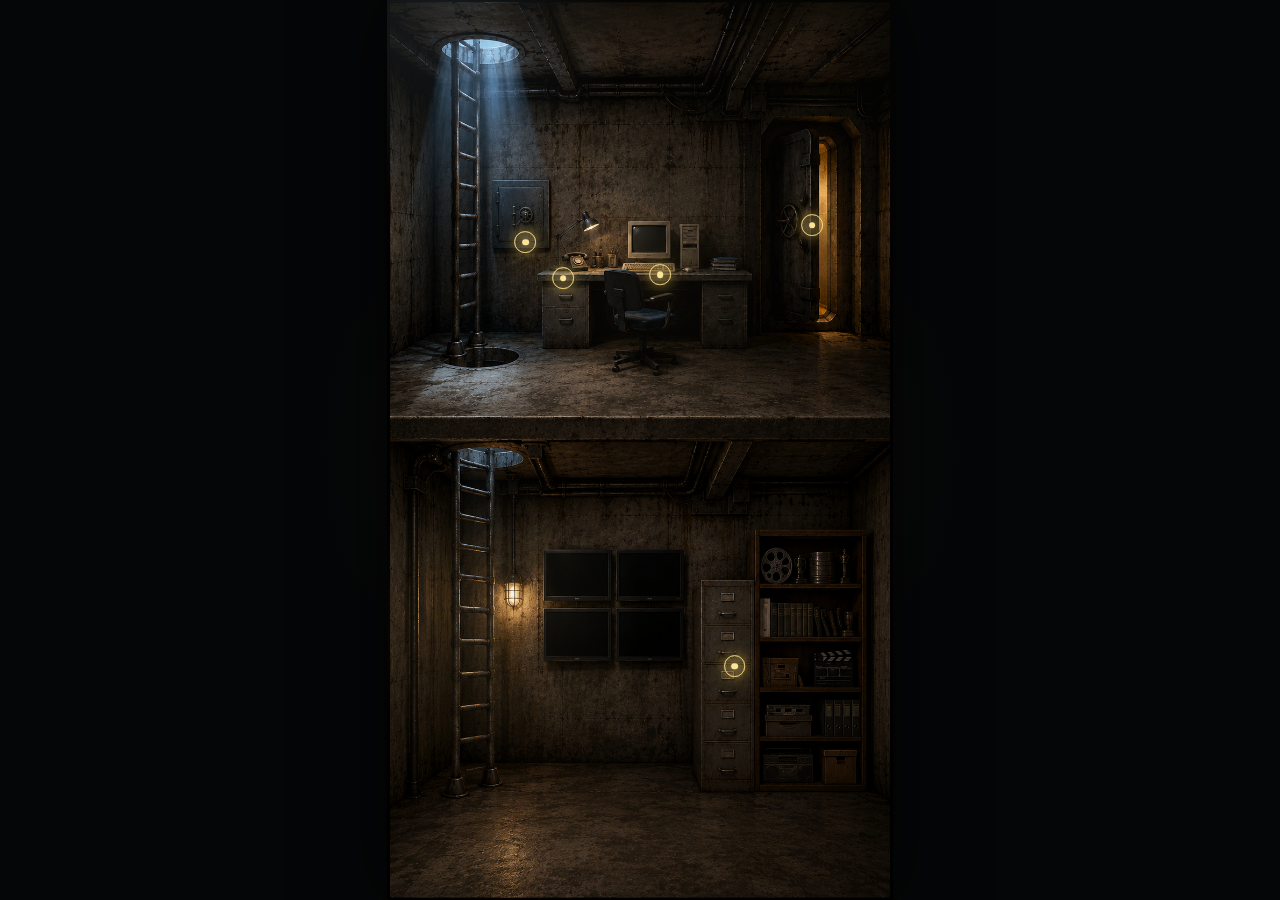
==== commit 0639fffc: "Bunker 2 storeys" ====
--- a/index.html
+++ b/index.html
@@ -17,7 +17,7 @@
             id="bunkerBackground"
             class="bunker-scene__image"
             src="assets/backgrounds/bunker-room-final.png"
-            alt="An illustrated underground bunker office archive"
+            alt="An illustrated two-floor underground bunker office archive"
             draggable="false"
           />
 
@@ -66,10 +66,10 @@
           <div id="desktopWindowLayer" class="desktop-window-layer" aria-live="polite"></div>
         </div>
 
-        <footer class="desktop-taskbar">
-          <button id="desktopStart" class="desktop-start" type="button">FEISK</button>
-          <div id="desktopTaskList" class="desktop-task-list" aria-label="Open archive windows"></div>
-          <div id="desktopClock" class="desktop-clock" aria-label="Terminal status">ARCHIVE ONLINE</div>
+        <footer class="desktop-statusbar" aria-label="Desktop status">
+          <span class="desktop-statusbar__brand">FEISK OS</span>
+          <span class="desktop-statusbar__scan">SECURE ARCHIVE SESSION</span>
+          <span id="desktopClock" class="desktop-clock" aria-label="Terminal status">ARCHIVE ONLINE</span>
         </footer>
       </div>
     </section>
--- a/style.css
+++ b/style.css
@@ -7,7 +7,7 @@
   --color-warning: #d7b25a;
   --color-green: #7bf0b1;
   --color-panel: rgba(8, 13, 15, 0.95);
-  --scene-ratio: 1.7777777778;
+  --scene-ratio: 0.5627990431;
   --font-ui: 'Trebuchet MS', Verdana, Arial, sans-serif;
 }
 
@@ -69,7 +69,7 @@
   position: relative;
   width: min(100vw, calc(100dvh * var(--scene-ratio)));
   height: min(100dvh, calc(100vw / var(--scene-ratio)));
-  aspect-ratio: 16 / 9;
+  aspect-ratio: var(--scene-ratio);
   overflow: hidden;
   user-select: none;
   box-shadow: 0 0 70px rgba(0, 0, 0, 0.72);
@@ -96,8 +96,9 @@
   position: absolute;
   inset: -8%;
   background:
-    radial-gradient(circle at 20% 8%, rgba(185, 220, 255, 0.22), transparent 20%),
-    radial-gradient(circle at 46% 43%, rgba(255, 226, 160, 0.10), transparent 28%),
+    radial-gradient(circle at 15% 8%, rgba(185, 220, 255, 0.20), transparent 18%),
+    radial-gradient(circle at 25% 66%, rgba(255, 224, 142, 0.12), transparent 18%),
+    radial-gradient(circle at 52% 32%, rgba(255, 226, 160, 0.08), transparent 20%),
     linear-gradient(180deg, rgba(255, 236, 180, 0.035), transparent 36%, rgba(0,0,0,0.18));
   mix-blend-mode: screen;
   opacity: 0.52;
@@ -264,10 +265,10 @@
 
 .edit-ladder-hotspot {
   position: absolute;
-  left: 12.5%;
-  top: 4%;
-  width: 7.5%;
-  height: 64%;
+  left: 8.5%;
+  top: 3%;
+  width: 13%;
+  height: 86%;
   z-index: 22;
   padding: 0;
   border: 0;
@@ -372,39 +373,60 @@
   z-index: 55;
   display: grid;
   place-items: center;
-  padding: clamp(10px, 2vw, 22px);
-  background: rgba(0,0,0,0.78);
-  backdrop-filter: blur(4px);
+  padding: clamp(8px, 1.6vw, 18px);
+  background:
+    radial-gradient(circle at 50% 22%, rgba(123, 240, 177, 0.12), transparent 34%),
+    rgba(0, 0, 0, 0.80);
+  backdrop-filter: blur(5px);
 }
 
 .desktop-shell {
-  width: min(96vw, 1050px);
-  height: min(92dvh, 690px);
+  width: min(96vw, 980px);
+  height: min(90dvh, 620px);
   display: flex;
   flex-direction: column;
   overflow: hidden;
-  border: 2px solid rgba(123,240,177,0.55);
-  border-radius: 14px;
-  background: #06100c;
+  border: 1px solid rgba(123,240,177,0.56);
+  border-radius: 16px;
+  background: linear-gradient(145deg, rgba(2, 9, 8, 0.98), rgba(7, 18, 22, 0.98));
   color: #b7ffd5;
-  box-shadow: 0 0 55px rgba(123,240,177,0.18), 0 30px 90px rgba(0,0,0,0.8);
+  box-shadow:
+    0 0 0 1px rgba(255,255,255,0.04) inset,
+    0 0 44px rgba(123,240,177,0.18),
+    0 28px 90px rgba(0,0,0,0.78);
 }
 
 .desktop-shell__topbar {
+  position: relative;
   display: flex;
   align-items: center;
   justify-content: space-between;
   gap: 12px;
   flex: none;
-  padding: 12px 14px;
-  border-bottom: 1px solid rgba(123,240,177,0.3);
-  background: linear-gradient(180deg, rgba(123,240,177,0.12), rgba(0,0,0,0.1));
+  min-height: 54px;
+  padding: 10px 12px 9px 14px;
+  border-bottom: 1px solid rgba(123,240,177,0.26);
+  background:
+    linear-gradient(90deg, rgba(215,178,90,0.11), transparent 34%),
+    linear-gradient(180deg, rgba(123,240,177,0.13), rgba(0,0,0,0.10));
+}
+
+.desktop-shell__topbar::after {
+  content: '';
+  position: absolute;
+  left: -24%;
+  top: 0;
+  width: 24%;
+  height: 100%;
+  background: linear-gradient(90deg, transparent, rgba(123,240,177,0.18), transparent);
+  animation: desktopSweep 6.8s ease-in-out infinite;
+  pointer-events: none;
 }
 
 .desktop-shell__kicker {
-  margin: 0 0 3px;
+  margin: 0 0 2px;
   color: var(--color-warning);
-  font-size: 0.68rem;
+  font-size: 0.62rem;
   letter-spacing: 0.16em;
   text-transform: uppercase;
 }
@@ -412,240 +434,347 @@
 .desktop-shell h2 {
   margin: 0;
   color: #e8ffe9;
-  font-size: clamp(1rem, 2vw, 1.35rem);
+  font-size: clamp(0.95rem, 1.7vw, 1.22rem);
+  letter-spacing: 0.03em;
 }
 
 .desktop-shell__close {
-  width: 36px;
-  height: 34px;
-  border: 1px solid rgba(123,240,177,0.4);
-  border-radius: 8px;
-  background: rgba(255,255,255,0.06);
+  width: 34px;
+  height: 32px;
+  border: 1px solid rgba(123,240,177,0.42);
+  border-radius: 9px;
+  background: rgba(255,255,255,0.055);
   color: #b7ffd5;
   cursor: pointer;
+  transition: transform 140ms ease, background 140ms ease, box-shadow 140ms ease;
+}
+
+.desktop-shell__close:hover,
+.desktop-shell__close:focus-visible {
+  background: rgba(255, 98, 98, 0.18);
+  box-shadow: 0 0 18px rgba(255, 98, 98, 0.18);
+  transform: translateY(-1px);
+  outline: none;
 }
 
 .desktop-screen {
   position: relative;
   flex: 1;
   min-height: 0;
+  display: grid;
+  grid-template-columns: clamp(116px, 18vw, 154px) minmax(0, 1fr);
+  gap: clamp(8px, 1.4vw, 14px);
+  padding: clamp(10px, 1.6vw, 16px);
   overflow: hidden;
   background:
-    repeating-linear-gradient(0deg, rgba(255,255,255,0.035) 0 1px, transparent 1px 3px),
-    radial-gradient(circle at 50% 22%, rgba(123,240,177,0.10), transparent 32%),
-    linear-gradient(135deg, #06100c, #091619 48%, #040606);
-}
-
-.desktop-wallpaper {
-  position: absolute;
-  inset: 0;
-  opacity: 0.32;
+    radial-gradient(circle at 22% 18%, rgba(215, 178, 90, 0.08), transparent 24%),
+    radial-gradient(circle at 62% 38%, rgba(123,240,177,0.11), transparent 32%),
+    linear-gradient(135deg, #04100d, #07171b 52%, #030607);
+}
+
+.desktop-screen::before {
+  content: '';
+  position: absolute;
+  inset: 0;
+  z-index: 10;
+  pointer-events: none;
+  opacity: 0.18;
+  background: repeating-linear-gradient(0deg, rgba(255,255,255,0.16) 0 1px, transparent 1px 4px);
+  mix-blend-mode: screen;
+  animation: desktopScanlineJitter 5.5s steps(1, end) infinite;
+}
+
+.desktop-screen::after {
+  content: '';
+  position: absolute;
+  inset: 0;
+  z-index: 11;
   pointer-events: none;
   background:
-    linear-gradient(90deg, rgba(123,240,177,0.09) 1px, transparent 1px),
-    linear-gradient(0deg, rgba(123,240,177,0.07) 1px, transparent 1px);
-  background-size: 48px 48px;
-  mask-image: radial-gradient(circle at 50% 42%, black, transparent 78%);
+    radial-gradient(circle at 50% 50%, transparent 54%, rgba(0,0,0,0.42) 100%),
+    linear-gradient(90deg, rgba(123,240,177,0.03), transparent 12%, transparent 88%, rgba(123,240,177,0.025));
+}
+
+.desktop-wallpaper {
+  position: absolute;
+  inset: 0;
+  opacity: 0.28;
+  pointer-events: none;
+  background:
+    linear-gradient(90deg, rgba(123,240,177,0.11) 1px, transparent 1px),
+    linear-gradient(0deg, rgba(123,240,177,0.075) 1px, transparent 1px);
+  background-size: 42px 42px;
+  mask-image: radial-gradient(circle at 55% 42%, black, transparent 80%);
+  animation: desktopGridDrift 18s linear infinite;
 }
 
 .desktop-icons {
-  position: absolute;
-  left: 14px;
-  top: 14px;
-  z-index: 2;
+  position: relative;
+  z-index: 3;
+  display: flex;
+  flex-direction: column;
+  gap: 8px;
+  min-width: 0;
+  padding: 8px;
+  border: 1px solid rgba(123,240,177,0.20);
+  border-radius: 12px;
+  background: rgba(0,0,0,0.18);
+  box-shadow: inset 0 0 24px rgba(123,240,177,0.045);
+  overflow-y: auto;
+}
+
+.desktop-icon {
+  width: 100%;
+  min-height: 48px;
   display: grid;
-  grid-template-columns: repeat(2, minmax(72px, 90px));
-  gap: 12px 10px;
-}
-
-.desktop-icon {
-  width: 86px;
-  min-height: 82px;
-  padding: 7px 5px;
-  border: 1px solid transparent;
-  border-radius: 8px;
-  background: rgba(0, 0, 0, 0.10);
+  grid-template-columns: 32px minmax(0, 1fr);
+  align-items: center;
+  gap: 8px;
+  padding: 6px 7px;
+  border: 1px solid rgba(123,240,177,0.12);
+  border-radius: 9px;
+  background: rgba(0, 0, 0, 0.13);
   color: #b7ffd5;
-  text-align: center;
+  text-align: left;
   cursor: pointer;
+  transition: transform 140ms ease, border-color 140ms ease, background 140ms ease, box-shadow 140ms ease;
 }
 
 .desktop-icon:hover,
 .desktop-icon:focus-visible,
 .desktop-icon.is-selected {
   outline: none;
-  border-color: rgba(123,240,177,0.45);
-  background: rgba(123,240,177,0.12);
-  box-shadow: 0 0 18px rgba(123,240,177,0.14);
+  border-color: rgba(123,240,177,0.58);
+  background: rgba(123,240,177,0.13);
+  box-shadow: 0 0 18px rgba(123,240,177,0.14), inset 0 0 18px rgba(123,240,177,0.05);
+  transform: translateX(2px);
+}
+
+.desktop-icon.is-selected {
+  border-color: rgba(215,178,90,0.64);
+  background: rgba(215,178,90,0.10);
 }
 
 .desktop-icon__symbol {
-  width: 38px;
-  height: 38px;
+  width: 32px;
+  height: 32px;
   display: grid;
   place-items: center;
-  margin: 0 auto 6px;
   border: 1px solid rgba(123,240,177,0.42);
-  border-radius: 9px;
-  background: rgba(0,0,0,0.34);
+  border-radius: 8px;
+  background: rgba(0,0,0,0.36);
   color: #f4d77e;
   font-weight: 700;
-  font-size: 1.1rem;
-  text-shadow: 0 0 12px rgba(123,240,177,0.5);
+  font-size: 0.92rem;
+  text-shadow: 0 0 12px rgba(123,240,177,0.52);
+}
+
+.desktop-icon.is-selected .desktop-icon__symbol {
+  animation: desktopIconPulse 1.8s ease-in-out infinite;
 }
 
 .desktop-icon__label {
   display: block;
+  min-width: 0;
   color: #c9ffe0;
-  font-size: 0.7rem;
+  font-size: 0.68rem;
   line-height: 1.12;
+  letter-spacing: 0.04em;
   text-shadow: 0 2px 4px rgba(0,0,0,0.9);
 }
 
 .desktop-window-layer {
-  position: absolute;
-  inset: 0;
+  position: relative;
   z-index: 4;
-  pointer-events: none;
+  min-width: 0;
+  min-height: 0;
+  pointer-events: auto;
 }
 
 .desktop-window {
   position: absolute;
-  width: min(480px, calc(100% - 28px));
-  min-height: 230px;
-  max-height: calc(100% - 34px);
+  inset: 0;
   display: flex;
   flex-direction: column;
   overflow: hidden;
-  border: 1px solid rgba(123,240,177,0.48);
-  border-radius: 10px;
-  background: rgba(4, 12, 10, 0.97);
+  border: 1px solid rgba(123,240,177,0.46);
+  border-radius: 13px;
+  background:
+    linear-gradient(180deg, rgba(9, 24, 20, 0.98), rgba(3, 10, 9, 0.98));
   color: #b7ffd5;
-  box-shadow: 0 22px 65px rgba(0,0,0,0.62), 0 0 28px rgba(123,240,177,0.14);
+  box-shadow:
+    0 18px 55px rgba(0,0,0,0.60),
+    0 0 30px rgba(123,240,177,0.12),
+    inset 0 0 36px rgba(123,240,177,0.035);
   pointer-events: auto;
-}
-
-.desktop-window.is-minimized {
-  display: none;
+  animation: desktopWindowIn 180ms ease-out both;
 }
 
 .desktop-window__bar {
+  position: relative;
   display: flex;
   align-items: center;
-  justify-content: space-between;
-  gap: 10px;
+  gap: 8px;
   flex: none;
-  padding: 8px 9px 8px 11px;
-  border-bottom: 1px solid rgba(123,240,177,0.24);
-  background: linear-gradient(180deg, rgba(123,240,177,0.14), rgba(0,0,0,0.18));
-  cursor: move;
-  touch-action: none;
+  min-height: 36px;
+  padding: 7px 8px 7px 11px;
+  border-bottom: 1px solid rgba(123,240,177,0.22);
+  background: linear-gradient(180deg, rgba(123,240,177,0.13), rgba(0,0,0,0.16));
+}
+
+.desktop-window__led {
+  width: 8px;
+  height: 8px;
+  flex: none;
+  border-radius: 50%;
+  background: #7bf0b1;
+  box-shadow: 0 0 10px rgba(123,240,177,0.8);
+  animation: desktopLedBlink 2.2s steps(1, end) infinite;
 }
 
 .desktop-window__title {
-  font-size: 0.78rem;
-  letter-spacing: 0.08em;
+  min-width: 0;
+  flex: 1;
+  overflow: hidden;
+  text-overflow: ellipsis;
+  white-space: nowrap;
+  font-size: 0.72rem;
+  letter-spacing: 0.10em;
   text-transform: uppercase;
   color: #e8ffe9;
 }
 
-.desktop-window__buttons {
-  display: flex;
-  gap: 6px;
-}
-
-.desktop-window__buttons button {
-  width: 26px;
+.desktop-window__close {
+  width: 25px;
   height: 24px;
+  flex: none;
   border: 1px solid rgba(123,240,177,0.35);
-  border-radius: 6px;
-  background: rgba(255,255,255,0.06);
+  border-radius: 7px;
+  background: rgba(255,255,255,0.055);
   color: #b7ffd5;
   cursor: pointer;
+}
+
+.desktop-window__close:hover,
+.desktop-window__close:focus-visible {
+  border-color: rgba(255, 98, 98, 0.55);
+  background: rgba(255, 98, 98, 0.16);
+  outline: none;
 }
 
 .desktop-window__content {
   min-height: 0;
   overflow-y: auto;
-  padding: 16px;
+  padding: clamp(14px, 2vw, 22px);
 }
 
 .desktop-window__kicker {
-  margin: 0 0 8px;
+  margin: 0 0 7px;
   color: var(--color-warning);
   text-transform: uppercase;
-  letter-spacing: 0.12em;
-  font-size: 0.72rem;
+  letter-spacing: 0.14em;
+  font-size: 0.66rem;
 }
 
 .desktop-window__content h3 {
-  margin: 0 0 12px;
+  margin: 0 0 10px;
   color: #e8ffe9;
-  font-size: 1.28rem;
+  font-size: clamp(1.05rem, 2.1vw, 1.45rem);
+  line-height: 1.08;
 }
 
 .desktop-window__content p {
+  max-width: 62ch;
   margin: 0;
   color: #b7ffd5;
-  line-height: 1.55;
+  font-size: clamp(0.88rem, 1.4vw, 0.98rem);
+  line-height: 1.48;
   white-space: pre-line;
 }
 
-.desktop-taskbar {
-  min-height: 44px;
+.desktop-window__content::after {
+  content: '█';
+  display: inline-block;
+  margin-top: 12px;
+  color: var(--color-warning);
+  animation: desktopCursorBlink 1s steps(1, end) infinite;
+}
+
+.desktop-statusbar {
+  min-height: 34px;
   flex: none;
-  display: flex;
+  display: grid;
+  grid-template-columns: auto minmax(0, 1fr) auto;
   align-items: center;
-  gap: 8px;
-  padding: 7px 9px;
-  border-top: 1px solid rgba(123,240,177,0.3);
-  background: linear-gradient(180deg, rgba(0,0,0,0.22), rgba(123,240,177,0.09));
-}
-
-.desktop-start,
-.desktop-task-button {
-  min-height: 30px;
-  border: 1px solid rgba(123,240,177,0.38);
-  border-radius: 7px;
-  background: rgba(255,255,255,0.06);
-  color: #e8ffe9;
-  cursor: pointer;
-}
-
-.desktop-start {
-  flex: none;
-  padding: 0 12px;
+  gap: 10px;
+  padding: 6px 10px;
+  border-top: 1px solid rgba(123,240,177,0.25);
+  background:
+    linear-gradient(180deg, rgba(0,0,0,0.24), rgba(123,240,177,0.08));
+  color: #f4d77e;
+  font-size: 0.66rem;
+  letter-spacing: 0.10em;
+  text-transform: uppercase;
+}
+
+.desktop-statusbar__brand {
   color: #111;
+  border-radius: 999px;
+  padding: 4px 8px;
   background: var(--color-warning);
   font-weight: 700;
 }
 
-.desktop-task-list {
-  display: flex;
-  gap: 6px;
+.desktop-statusbar__scan {
   min-width: 0;
-  flex: 1;
-  overflow-x: auto;
-}
-
-.desktop-task-button {
-  flex: none;
-  max-width: 150px;
-  padding: 0 10px;
   overflow: hidden;
   text-overflow: ellipsis;
   white-space: nowrap;
-}
-
-.desktop-task-button.is-active {
-  background: rgba(123,240,177,0.18);
+  color: rgba(183,255,213,0.76);
 }
 
 .desktop-clock {
-  flex: none;
   color: #f4d77e;
-  font-size: 0.72rem;
-  letter-spacing: 0.08em;
+}
+
+@keyframes desktopSweep {
+  0%, 18% { transform: translateX(0); opacity: 0; }
+  28% { opacity: 1; }
+  46% { transform: translateX(520%); opacity: 0; }
+  100% { transform: translateX(520%); opacity: 0; }
+}
+
+@keyframes desktopScanlineJitter {
+  0%, 100% { transform: translateY(0); opacity: 0.16; }
+  25% { transform: translateY(1px); opacity: 0.22; }
+  26% { transform: translateY(0); opacity: 0.14; }
+  63% { transform: translateY(-1px); opacity: 0.20; }
+  64% { transform: translateY(0); opacity: 0.16; }
+}
+
+@keyframes desktopGridDrift {
+  from { background-position: 0 0, 0 0; }
+  to { background-position: 42px 42px, 42px 42px; }
+}
+
+@keyframes desktopIconPulse {
+  0%, 100% { box-shadow: 0 0 10px rgba(215,178,90,0.32), inset 0 0 8px rgba(215,178,90,0.12); }
+  50% { box-shadow: 0 0 18px rgba(215,178,90,0.58), inset 0 0 14px rgba(215,178,90,0.18); }
+}
+
+@keyframes desktopWindowIn {
+  from { transform: translateY(5px) scale(0.99); opacity: 0; }
+  to { transform: translateY(0) scale(1); opacity: 1; }
+}
+
+@keyframes desktopLedBlink {
+  0%, 92%, 100% { opacity: 1; }
+  93%, 95% { opacity: 0.26; }
+}
+
+@keyframes desktopCursorBlink {
+  0%, 49% { opacity: 1; }
+  50%, 100% { opacity: 0; }
 }
 
 @keyframes hotspotDotBreathe {
@@ -732,27 +861,48 @@
   .desktop-shell {
     width: 100%;
     height: 92dvh;
+    border-radius: 12px;
+  }
+
+  .desktop-shell__topbar {
+    min-height: 48px;
+    padding: 8px 10px;
+  }
+
+  .desktop-screen {
+    grid-template-columns: 1fr;
+    grid-template-rows: auto minmax(0, 1fr);
+    gap: 8px;
+    padding: 8px;
   }
 
   .desktop-icons {
-    grid-template-columns: repeat(2, 76px);
-    gap: 8px;
+    flex-direction: row;
+    gap: 7px;
+    padding: 7px;
+    overflow-x: auto;
+    overflow-y: hidden;
   }
 
   .desktop-icon {
-    width: 74px;
-    min-height: 72px;
+    width: 96px;
+    min-width: 96px;
+    min-height: 44px;
+    grid-template-columns: 28px minmax(0, 1fr);
+    gap: 6px;
   }
 
   .desktop-icon__symbol {
-    width: 32px;
-    height: 32px;
-  }
-
-  .desktop-window {
-    width: calc(100% - 20px);
-    left: 10px !important;
-    max-height: calc(100% - 24px);
+    width: 28px;
+    height: 28px;
+  }
+
+  .desktop-icon__label {
+    font-size: 0.62rem;
+  }
+
+  .desktop-statusbar {
+    grid-template-columns: auto minmax(0, 1fr);
   }
 
   .desktop-clock {
